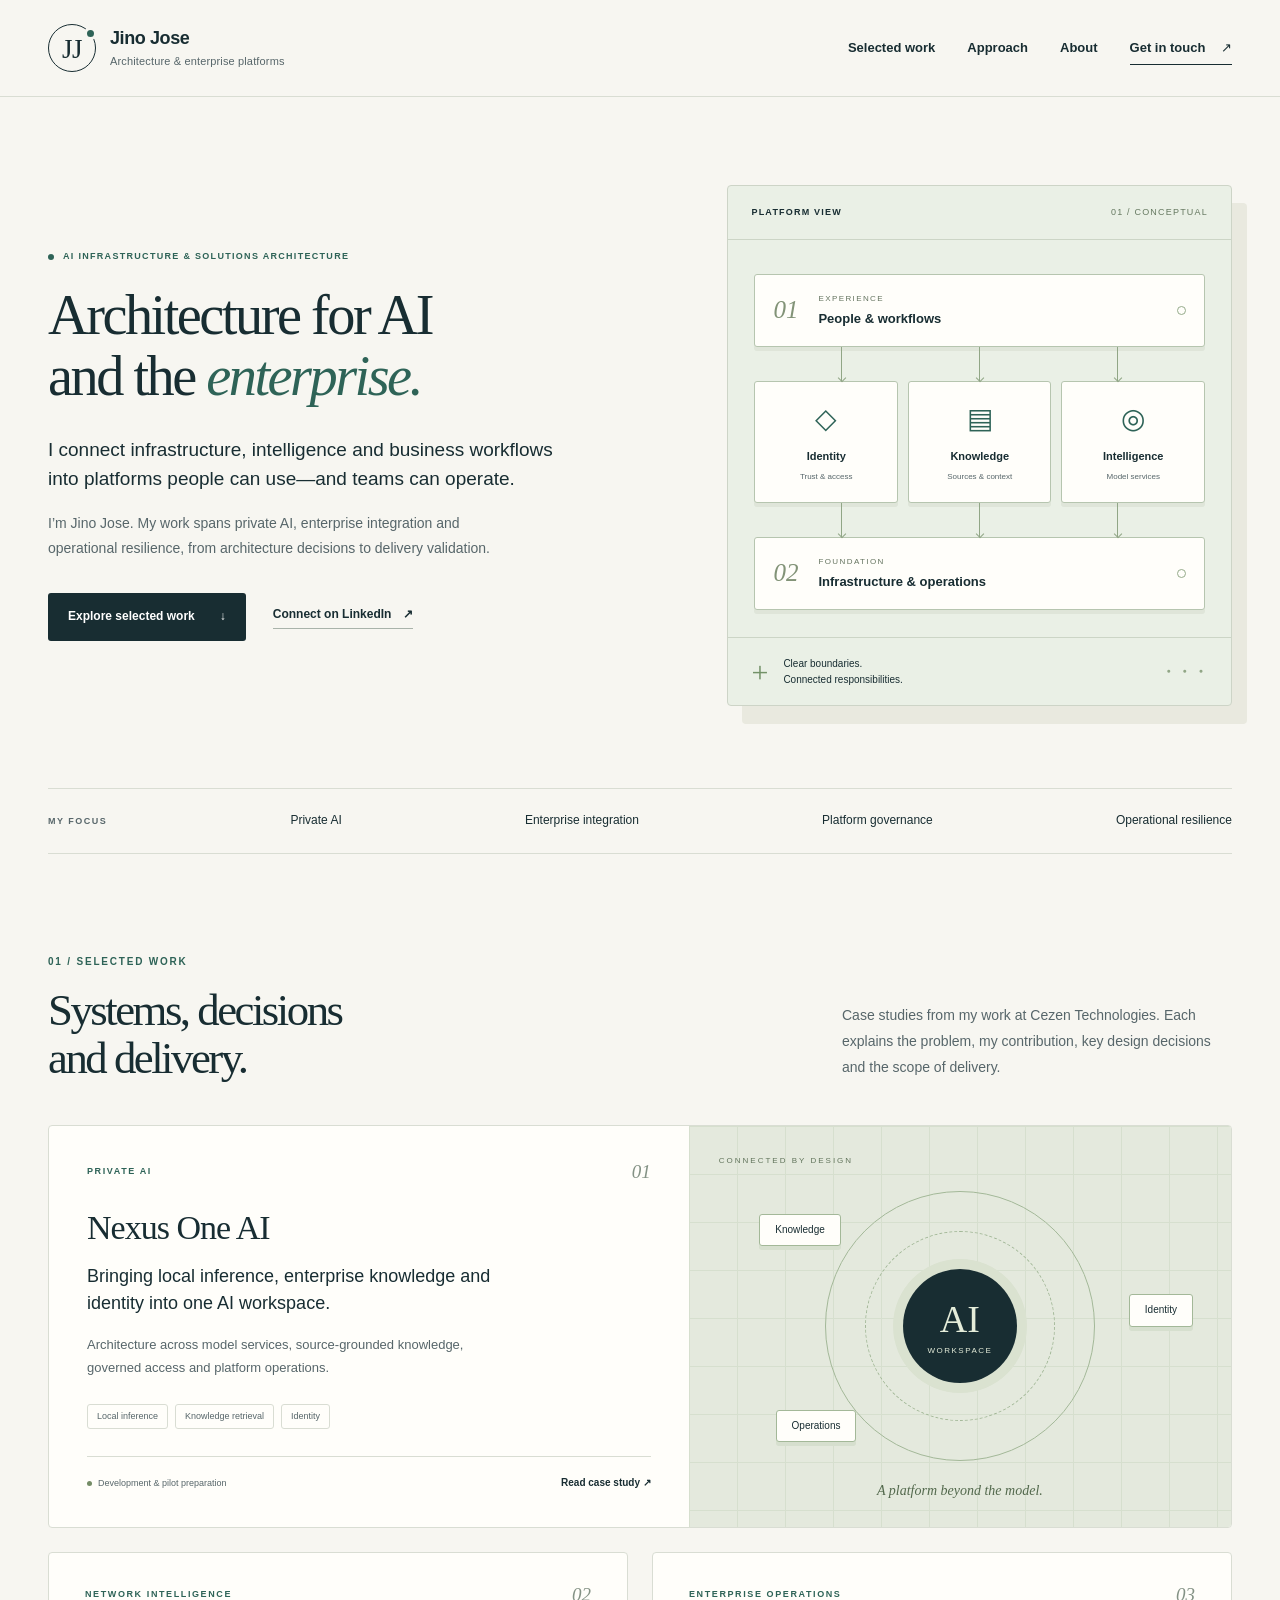
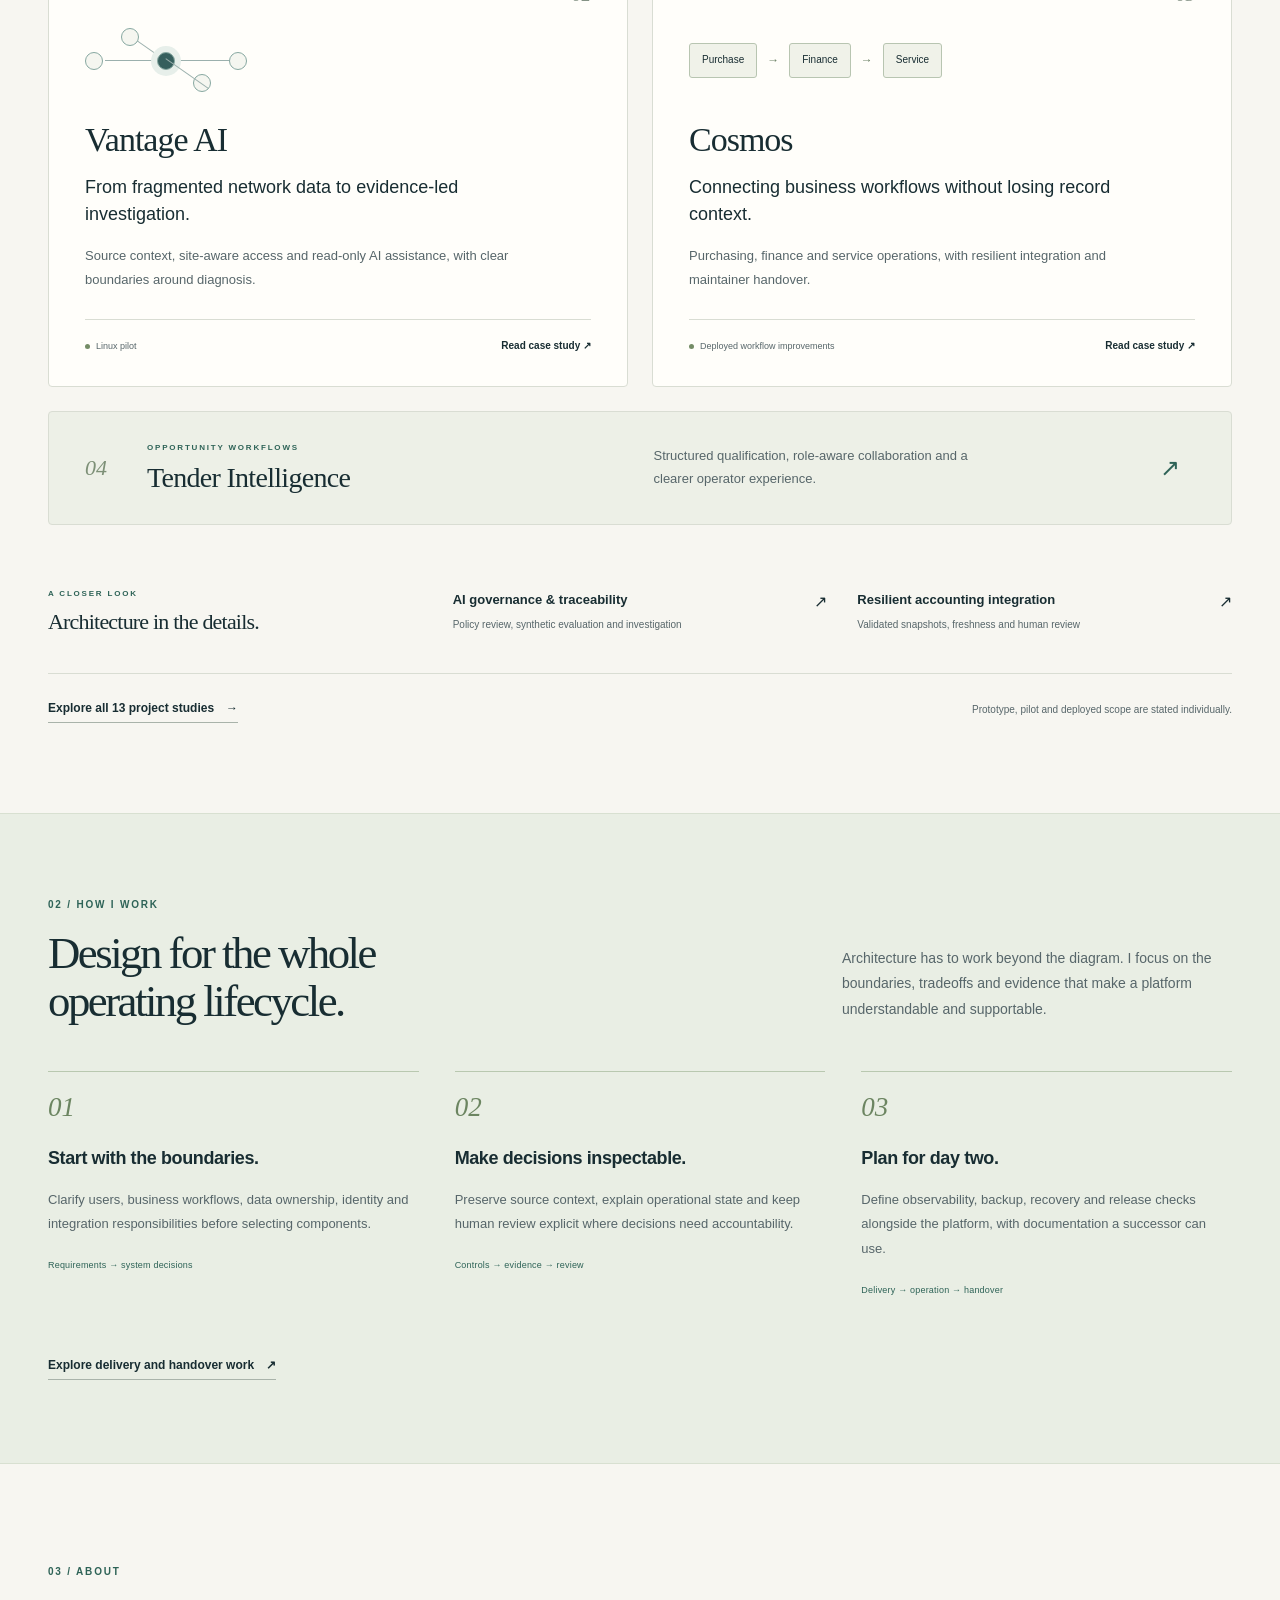
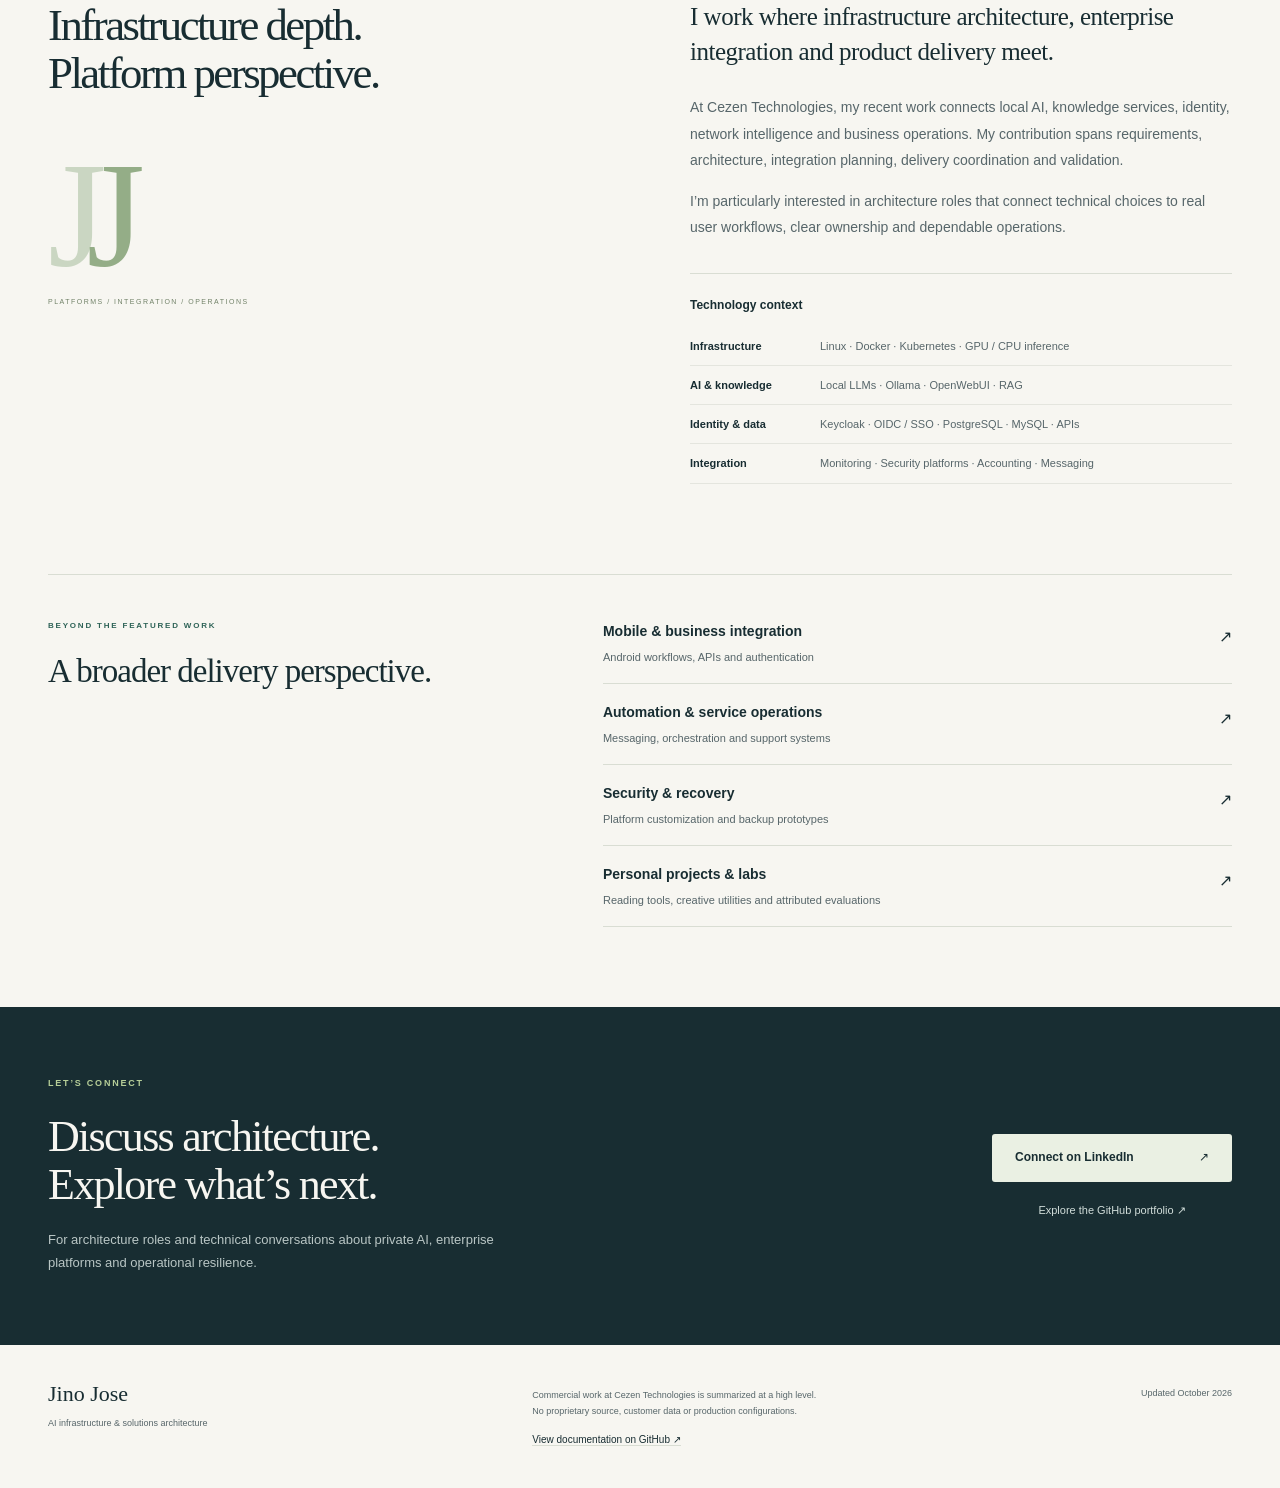
==== index.html @ 4fcd2217 "Publish architecture-focused portfolio website Add a responsive static website with 13 sanitized arc" ====
<!doctype html><html lang="en"><head><meta charset="utf-8"><meta name="viewport" content="width=device-width,initial-scale=1"><title>Jino Jose | AI Infrastructure &amp; Solutions Architecture</title><meta name="description" content="Architecture portfolio of Jino Jose: private AI, enterprise integration, network intelligence and operational resilience."><meta name="theme-color" content="#182d32"><meta property="og:type" content="website"><meta property="og:title" content="Jino Jose | AI Infrastructure &amp; Solutions Architecture"><meta property="og:description" content="Architecture portfolio of Jino Jose: private AI, enterprise integration, network intelligence and operational resilience."><meta property="og:url" content="https://jinoelnino.github.io/technology-project-portfolio/"><meta name="twitter:card" content="summary"><link rel="canonical" href="https://jinoelnino.github.io/technology-project-portfolio/"><link rel="icon" href="favicon.svg" type="image/svg+xml"><link rel="stylesheet" href="styles.css"><script src="app.js" defer></script></head><body><a class="skip" href="#main">Skip to content</a><header class="site-header"><div class="shell nav"><a class="brand" href="index.html" aria-label="Jino Jose, home"><span class="monogram" aria-hidden="true">JJ<span></span></span><span>Jino Jose<small>Architecture &amp; enterprise platforms</small></span></a><button class="menu-toggle" aria-expanded="false" aria-controls="navigation" hidden>Menu <span aria-hidden="true">+</span></button><nav id="navigation" aria-label="Main navigation"><a href="index.html#work" >Selected work</a><a href="index.html#approach">Approach</a><a href="index.html#about">About</a><a class="nav-contact" href="index.html#contact">Get in touch <span aria-hidden="true">↗</span></a></nav></div></header><main id="main"><section class="shell hero"><div class="hero-copy"><p class="eyebrow"><span></span>AI INFRASTRUCTURE &amp; SOLUTIONS ARCHITECTURE</p><h1>Architecture for AI<br>and the <em>enterprise.</em></h1><p class="hero-intro">I connect infrastructure, intelligence and business workflows into platforms people can use—and teams can operate.</p><p class="hero-detail">I’m Jino Jose. My work spans private AI, enterprise integration and operational resilience, from architecture decisions to delivery validation.</p><div class="hero-actions"><a class="button primary" href="#work">Explore selected work <span aria-hidden="true">↓</span></a><a class="text-link" href="https://www.linkedin.com/in/jinojo/">Connect on LinkedIn <span aria-hidden="true">↗</span></a></div></div><div class="architecture-board" aria-label="Conceptual architecture view: user workflows supported by identity, knowledge, model services and operations"><div class="board-top"><span>PLATFORM VIEW</span><span class="board-index">01 / CONCEPTUAL</span></div><div class="board-canvas"><div class="board-lane lane-a"><span class="lane-number">01</span><div><small>EXPERIENCE</small><strong>People &amp; workflows</strong></div><span class="lane-dot"></span></div><div class="board-connect"><i></i><i></i><i></i></div><div class="board-services"><div><span class="service-symbol">◇</span><strong>Identity</strong><small>Trust &amp; access</small></div><div><span class="service-symbol">▤</span><strong>Knowledge</strong><small>Sources &amp; context</small></div><div><span class="service-symbol">◎</span><strong>Intelligence</strong><small>Model services</small></div></div><div class="board-connect"><i></i><i></i><i></i></div><div class="board-lane lane-b"><span class="lane-number">02</span><div><small>FOUNDATION</small><strong>Infrastructure &amp; operations</strong></div><span class="lane-dot"></span></div></div><div class="board-bottom"><span class="mini-cross">+</span><span>Clear boundaries.<br>Connected responsibilities.</span><span class="board-dots">● ● ●</span></div></div></section><div class="shell focus-strip"><span class="strip-label">MY FOCUS</span><span>Private AI</span><span>Enterprise integration</span><span>Platform governance</span><span>Operational resilience</span></div>
<section class="shell section" id="work"><div class="section-heading"><div><p class="eyebrow">01 / SELECTED WORK</p><h2>Systems, decisions<br>and delivery.</h2></div><p>Case studies from my work at Cezen Technologies. Each explains the problem, my contribution, key design decisions and the scope of delivery.</p></div>
<a class="feature-project" href="case-studies.html#nexus-one-ai"><div class="feature-copy"><div class="project-meta"><span>PRIVATE AI</span><span>01</span></div><h3>Nexus One AI</h3><p class="project-deck">Bringing local inference, enterprise knowledge and identity into one AI workspace.</p><p class="project-explanation">Architecture across model services, source-grounded knowledge, governed access and platform operations.</p><div class="tags"><span>Local inference</span><span>Knowledge retrieval</span><span>Identity</span></div><div class="project-bottom"><span class="status"><i></i>Development &amp; pilot preparation</span><span class="case-link">Read case study ↗</span></div></div><div class="feature-art" aria-hidden="true"><span class="art-label">CONNECTED BY DESIGN</span><div class="orbit orbit-one"></div><div class="orbit orbit-two"></div><div class="art-core">AI<span>WORKSPACE</span></div><span class="art-node node-a">Knowledge</span><span class="art-node node-b">Identity</span><span class="art-node node-c">Operations</span><div class="art-caption">A platform beyond the model.</div></div></a>
<div class="project-grid"><a class="project-card" href="case-studies.html#vantage-ai"><div class="project-meta"><span>NETWORK INTELLIGENCE</span><span>02</span></div><div class="card-mark network-mark" aria-hidden="true"><i></i><i></i><i></i><i></i><i></i></div><h3>Vantage AI</h3><p class="project-deck">From fragmented network data to evidence-led investigation.</p><p class="project-explanation">Source context, site-aware access and read-only AI assistance, with clear boundaries around diagnosis.</p><div class="project-bottom"><span class="status"><i></i>Linux pilot</span><span class="case-link">Read case study ↗</span></div></a>
<a class="project-card cosmos-card" href="case-studies.html#cosmos-operations"><div class="project-meta"><span>ENTERPRISE OPERATIONS</span><span>03</span></div><div class="card-mark flow-mark" aria-hidden="true"><span>Purchase</span><b>→</b><span>Finance</span><b>→</b><span>Service</span></div><h3>Cosmos</h3><p class="project-deck">Connecting business workflows without losing record context.</p><p class="project-explanation">Purchasing, finance and service operations, with resilient integration and maintainer handover.</p><div class="project-bottom"><span class="status"><i></i>Deployed workflow improvements</span><span class="case-link">Read case study ↗</span></div></a></div>
<a class="project-row" href="case-studies.html#tender-intelligence"><span class="row-number">04</span><div><p class="eyebrow">OPPORTUNITY WORKFLOWS</p><h3>Tender Intelligence</h3></div><p>Structured qualification, role-aware collaboration and a clearer operator experience.</p><span class="row-arrow" aria-hidden="true">↗</span></a>
<div class="deep-dives"><div><p class="eyebrow">A CLOSER LOOK</p><h3>Architecture in the details.</h3></div><a href="case-studies.html#ai-governance"><span>AI governance &amp; traceability</span><small>Policy review, synthetic evaluation and investigation</small><b aria-hidden="true">↗</b></a><a href="case-studies.html#finance-integration"><span>Resilient accounting integration</span><small>Validated snapshots, freshness and human review</small><b aria-hidden="true">↗</b></a></div><div class="section-end"><a class="text-link" href="case-studies.html">Explore all 13 project studies <span aria-hidden="true">→</span></a><span>Prototype, pilot and deployed scope are stated individually.</span></div></section>
<section class="approach-section" id="approach"><div class="shell"><div class="section-heading"><div><p class="eyebrow">02 / HOW I WORK</p><h2>Design for the whole<br>operating lifecycle.</h2></div><p>Architecture has to work beyond the diagram. I focus on the boundaries, tradeoffs and evidence that make a platform understandable and supportable.</p></div><div class="principles"><article><span class="principle-number">01</span><h3>Start with the boundaries.</h3><p>Clarify users, business workflows, data ownership, identity and integration responsibilities before selecting components.</p><span class="principle-foot">Requirements → system decisions</span></article><article><span class="principle-number">02</span><h3>Make decisions inspectable.</h3><p>Preserve source context, explain operational state and keep human review explicit where decisions need accountability.</p><span class="principle-foot">Controls → evidence → review</span></article><article><span class="principle-number">03</span><h3>Plan for day two.</h3><p>Define observability, backup, recovery and release checks alongside the platform, with documentation a successor can use.</p><span class="principle-foot">Delivery → operation → handover</span></article></div><a class="text-link" href="case-studies.html#platform-delivery">Explore delivery and handover work <span aria-hidden="true">↗</span></a></div></section>
<section class="shell section about-section" id="about"><div><p class="eyebrow">03 / ABOUT</p><h2>Infrastructure depth.<br>Platform perspective.</h2><div class="about-monogram" aria-hidden="true">J<span>J</span><i>PLATFORMS / INTEGRATION / OPERATIONS</i></div></div><div class="about-copy"><p class="large-copy">I work where infrastructure architecture, enterprise integration and product delivery meet.</p><p>At Cezen Technologies, my recent work connects local AI, knowledge services, identity, network intelligence and business operations. My contribution spans requirements, architecture, integration planning, delivery coordination and validation.</p><p>I’m particularly interested in architecture roles that connect technical choices to real user workflows, clear ownership and dependable operations.</p><div class="expertise"><h3>Technology context</h3><dl><div><dt>Infrastructure</dt><dd>Linux · Docker · Kubernetes · GPU / CPU inference</dd></div><div><dt>AI &amp; knowledge</dt><dd>Local LLMs · Ollama · OpenWebUI · RAG</dd></div><div><dt>Identity &amp; data</dt><dd>Keycloak · OIDC / SSO · PostgreSQL · MySQL · APIs</dd></div><div><dt>Integration</dt><dd>Monitoring · Security platforms · Accounting · Messaging</dd></div></dl></div></div></section>
<section class="shell additional"><div><p class="eyebrow">BEYOND THE FEATURED WORK</p><h2>A broader delivery perspective.</h2></div><div class="additional-links"><a href="case-studies.html#unified-cezen-mobile"><span>Mobile &amp; business integration</span><small>Android workflows, APIs and authentication</small><b aria-hidden="true">↗</b></a><a href="case-studies.html#business-automation"><span>Automation &amp; service operations</span><small>Messaging, orchestration and support systems</small><b aria-hidden="true">↗</b></a><a href="case-studies.html#cezen-protect"><span>Security &amp; recovery</span><small>Platform customization and backup prototypes</small><b aria-hidden="true">↗</b></a><a href="case-studies.html#personal-projects"><span>Personal projects &amp; labs</span><small>Reading tools, creative utilities and attributed evaluations</small><b aria-hidden="true">↗</b></a></div></section>
<section class="contact-section" id="contact"><div class="shell contact-inner"><div><p class="eyebrow">LET’S CONNECT</p><h2>Discuss architecture.<br>Explore what’s next.</h2><p>For architecture roles and technical conversations about private AI, enterprise platforms and operational resilience.</p></div><div class="contact-actions"><a class="button light" href="https://www.linkedin.com/in/jinojo/">Connect on LinkedIn <span aria-hidden="true">↗</span></a><a class="contact-github" href="https://github.com/jinoelnino/technology-project-portfolio">Explore the GitHub portfolio ↗</a></div></div></section></main><footer class="shell footer"><div><a class="footer-name" href="index.html">Jino Jose</a><p>AI infrastructure &amp; solutions architecture</p></div><div class="footer-note"><p>Commercial work at Cezen Technologies is summarized at a high level.<br>No proprietary source, customer data or production configurations.</p><a href="https://github.com/jinoelnino/technology-project-portfolio">View documentation on GitHub ↗</a></div><span class="footer-date">Updated October 2026</span></footer></body></html>
---- styles.css ----
:root{--paper:#f7f6f1;--ink:#182d32;--muted:#57666a;--green:#2e6357;--line:#d9ddd3;--soft:#eaf0e6;--white:#fffefa;--serif:Georgia,'Times New Roman',serif;--sans:-apple-system,BlinkMacSystemFont,'Segoe UI',sans-serif}*{box-sizing:border-box}html{scroll-behavior:smooth;scroll-padding-top:110px}body{margin:0;background:var(--paper);color:var(--ink);font:16px/1.65 var(--sans);-webkit-font-smoothing:antialiased}a{color:inherit;text-decoration:none}button{font:inherit}button,a{-webkit-tap-highlight-color:transparent}a:focus-visible,button:focus-visible{outline:3px solid #a96824;outline-offset:5px}::selection{background:#cdddba}img,svg{max-width:100%}.shell{width:min(1200px,calc(100% - 96px));margin:auto}.skip{position:fixed;top:-80px;left:20px;z-index:100;background:var(--ink);color:white;padding:12px 24px}.skip:focus{top:12px}.site-header{background:rgba(247,246,241,.97);border-bottom:1px solid var(--line);position:sticky;top:0;z-index:20}.nav{min-height:96px;display:flex;align-items:center;justify-content:space-between;gap:24px}.brand{display:flex;gap:14px;align-items:center;font-size:18px;font-weight:650;letter-spacing:-.4px;line-height:1.4}.brand small{display:block;font-size:11px;letter-spacing:.15px;font-weight:450;color:var(--muted);margin-top:3px}.monogram{font:27px/48px var(--serif);text-align:center;width:48px;height:48px;border:1px solid var(--ink);border-radius:50%;position:relative}.monogram span{position:absolute;background:var(--green);border:3px solid var(--paper);border-radius:50%;width:13px;height:13px;right:-2px;top:2px}.nav nav{display:flex;align-items:center;gap:32px;font-size:13px;font-weight:550}.nav nav a:hover{color:var(--green)}.nav-contact{border-bottom:1px solid var(--ink);padding:6px 0}.nav-contact span{margin-left:12px}.menu-toggle{background:none;border:1px solid var(--line);border-radius:4px;padding:7px 12px;color:var(--ink)}.hero{padding:88px 0 82px;display:grid;grid-template-columns:1.2fr 1fr;gap:74px;align-items:center}.eyebrow{font-size:10px;line-height:1.5;letter-spacing:1.8px;font-weight:650;margin:0 0 22px;text-transform:uppercase;color:var(--green)}.hero .eyebrow{display:flex;align-items:center;gap:9px;font-size:9px;letter-spacing:1.3px}.eyebrow>span{background:var(--green);width:6px;height:6px;border-radius:50%;flex-shrink:0}h1,h2,h3,p{margin-top:0}h1,h2{font-family:var(--serif);font-weight:400;letter-spacing:-2.5px;line-height:1.08}h1{font-size:clamp(44px,4.4vw,64px);margin-bottom:28px}h1 em{font-weight:400;color:var(--green)}h2{font-size:clamp(35px,3.5vw,48px);margin-bottom:20px}h3{font-size:23px;letter-spacing:-.8px;line-height:1.25;font-weight:550}.hero-intro{font-size:19px;line-height:1.55;max-width:510px;margin-bottom:17px}.hero-detail{color:var(--muted);font-size:14px;line-height:1.8;max-width:480px}.hero-actions{display:flex;align-items:center;gap:27px;margin-top:32px;flex-wrap:wrap}.button{padding:13px 20px;display:inline-flex;gap:25px;align-items:center;justify-content:space-between;font-size:12px;font-weight:550;min-height:48px;border-radius:3px;transition:background .2s,transform .2s}.button:hover{transform:translateY(-2px)}.primary{background:var(--ink);color:white}.primary:hover{background:var(--green)}.text-link{font-size:12px;font-weight:600;display:inline-flex;align-items:center;gap:12px;border-bottom:1px solid #a9b3aa;padding-bottom:3px}.text-link:hover{color:var(--green);border-color:var(--green)}.architecture-board{border:1px solid #cdd4c7;background:#eaf0e6;border-radius:4px;box-shadow:15px 18px 0 #e9e9df;position:relative}.board-top{border-bottom:1px solid #ccd5c6;display:flex;justify-content:space-between;gap:12px;padding:20px 23px;font:9px/1.4 var(--sans);letter-spacing:1.2px;font-weight:650}.board-index{color:#667961;font-weight:450}.board-canvas{padding:34px 26px 27px;background-image:radial-gradient(#b5c1ac 0.6px,transparent .6px);background-size:14px 14px}.board-lane{display:flex;align-items:center;gap:20px;background:var(--white);border:1px solid #b6c5af;border-radius:3px;padding:17px 18px;box-shadow:0 4px 0 #dfe5d9}.lane-number{font:italic 25px var(--serif);color:#829377}.board-lane small{font-size:8px;letter-spacing:1.4px;display:block;color:#64735f}.board-lane strong{font-size:13px;font-weight:550;display:block;margin-top:3px}.lane-dot{border:1px solid #95ab8a;border-radius:50%;width:9px;height:9px;margin-left:auto}.board-services{display:grid;grid-template-columns:repeat(3,1fr);gap:10px}.board-services>div{background:var(--white);border:1px solid #b6c5af;text-align:center;padding:20px 4px 18px;box-shadow:0 4px 0 #dfe5d9;border-radius:3px}.service-symbol{font:28px var(--serif);color:var(--green);display:block;margin-bottom:12px}.board-services strong{font-size:11px;font-weight:600;display:block}.board-services small{font-size:8px;color:var(--muted);display:block;margin-top:5px}.board-connect{display:flex;justify-content:space-around;height:34px;margin:0 18px}.board-connect i{width:1px;background:#91a686;position:relative}.board-connect i:after{content:'';position:absolute;bottom:0;left:-2px;width:5px;height:5px;border-bottom:1px solid #91a686;border-right:1px solid #91a686;transform:rotate(45deg)}.board-bottom{border-top:1px solid #ccd5c6;padding:18px 23px;display:flex;gap:15px;align-items:center;font-size:10px;line-height:1.55}.mini-cross{font:30px/1 var(--serif);color:#739268}.board-dots{margin-left:auto;font-size:7px;letter-spacing:5px;color:#91a686}.focus-strip{border-block:1px solid var(--line);display:flex;align-items:center;justify-content:space-between;gap:20px;padding:22px 0;font-size:12px;font-weight:500}.strip-label{font-size:9px;letter-spacing:1.5px;color:var(--muted);font-weight:600}.section{padding-top:100px;padding-bottom:90px}.section-heading{display:flex;justify-content:space-between;align-items:flex-end;gap:70px;margin-bottom:42px}.section-heading .eyebrow{margin-bottom:17px}.section-heading h2{margin-bottom:0}.section-heading>p{max-width:390px;font-size:14px;color:var(--muted);line-height:1.85;margin-bottom:2px}.feature-project{display:grid;grid-template-columns:1.18fr 1fr;border:1px solid var(--line);border-radius:4px;overflow:hidden;background:var(--white);transition:border-color .2s}.feature-project:hover,.project-card:hover{border-color:#7f9b79}.feature-copy{padding:35px 38px}.project-meta{display:flex;align-items:center;justify-content:space-between;color:var(--green);font-size:9px;letter-spacing:1.6px;font-weight:650;margin-bottom:25px}.project-meta>span:last-child{font:italic 19px var(--serif);letter-spacing:0;color:#849285}.feature-copy h3,.project-card h3{font:400 34px/1.2 var(--serif);letter-spacing:-1px;margin-bottom:14px}.project-deck{font-size:18px;line-height:1.5;margin-bottom:16px;max-width:430px}.project-explanation{font-size:13px;line-height:1.8;color:var(--muted);max-width:430px}.tags{display:flex;flex-wrap:wrap;gap:7px;margin:25px 0}.tags span{font-size:9px;border:1px solid var(--line);border-radius:3px;padding:4px 9px;color:var(--muted)}.project-bottom{border-top:1px solid var(--line);padding-top:18px;margin-top:27px;display:flex;justify-content:space-between;align-items:center;gap:14px}.status{font-size:9px;line-height:1.5;color:var(--muted);display:flex;align-items:center;gap:6px}.status i{width:5px;height:5px;background:#748c66;border-radius:50%;flex-shrink:0}.case-link{font-size:10px;font-weight:650;white-space:nowrap}.feature-art{background:#e4e9dd;position:relative;overflow:hidden;min-height:360px;display:grid;place-items:center;background-image:linear-gradient(#d6dfce 1px,transparent 1px),linear-gradient(90deg,#d6dfce 1px,transparent 1px);background-size:48px 48px}.art-label{position:absolute;top:28px;left:30px;font-size:8px;letter-spacing:2px;color:#61745b}.orbit{border:1px solid #a3b898;border-radius:50%;position:absolute;width:270px;height:270px}.orbit-two{width:190px;height:190px;border-style:dashed}.art-core{width:114px;height:114px;border-radius:50%;background:var(--ink);color:#e4ecd9;display:flex;flex-direction:column;align-items:center;justify-content:center;font:38px var(--serif);z-index:1;box-shadow:0 0 0 10px #dae2d0}.art-core span{font:8px var(--sans);letter-spacing:1.5px;margin-top:5px}.art-node{position:absolute;z-index:2;background:var(--white);border:1px solid #a3b898;padding:7px 15px;font-size:10px;box-shadow:0 4px 0 #d6dfce;border-radius:3px}.node-a{top:22%;left:13%}.node-b{top:42%;right:7%}.node-c{bottom:21%;left:16%}.art-caption{position:absolute;bottom:28px;font:italic 14px var(--serif);color:#53694d}.project-grid{display:grid;grid-template-columns:1fr 1fr;gap:24px;margin-top:24px}.project-card{background:var(--white);border:1px solid var(--line);border-radius:4px;padding:31px 36px;display:flex;flex-direction:column;transition:border-color .2s}.project-card .project-bottom{margin-top:auto}.project-card .project-explanation{margin-bottom:28px}.project-card .project-meta{margin-bottom:10px}.card-mark{height:90px;position:relative;margin-bottom:14px;display:flex;align-items:center}.network-mark{width:170px;background:linear-gradient(#9bb0ad,#9bb0ad) center/130px 1px no-repeat}.network-mark i{position:absolute;background:#f5f6f0;border:1px solid #87a8a1;width:18px;height:18px;border-radius:50%;left:calc(var(--i,0)*36px);top:36px}.network-mark i:nth-child(1){--i:0}.network-mark i:nth-child(2){--i:1;top:12px}.network-mark i:nth-child(3){--i:2;background:#355f5d;box-shadow:0 0 0 6px #e7efea}.network-mark i:nth-child(4){--i:3;top:58px}.network-mark i:nth-child(5){--i:4}.network-mark:before,.network-mark:after{content:'';position:absolute;width:52px;height:1px;background:#9bb0ad;transform:rotate(35deg);left:40px;top:34px}.network-mark:after{left:76px;top:57px}.flow-mark{gap:10px}.flow-mark span{font-size:10px;padding:8px 12px;border:1px solid #b8c5b1;background:#f0f2e9;border-radius:3px}.flow-mark b{font-size:12px;color:#6b8064}.project-row{margin-top:24px;display:grid;grid-template-columns:40px 1fr 1fr 35px;align-items:center;gap:22px;padding:30px 36px;background:#edf0e7;border:1px solid var(--line);border-radius:4px}.row-number{font:italic 22px var(--serif);color:#7d9077}.project-row .eyebrow{font-size:8px;margin-bottom:8px}.project-row h3{font:28px var(--serif);letter-spacing:-.7px;margin:0}.project-row>p{font-size:13px;line-height:1.75;max-width:315px;color:var(--muted);margin:0}.row-arrow{font-size:24px;color:var(--green)}.project-row:hover{border-color:#7f9b79}.deep-dives{display:grid;grid-template-columns:1fr 1fr 1fr;gap:30px;padding:38px 0;margin-top:25px;border-bottom:1px solid var(--line);align-items:center}.deep-dives .eyebrow{font-size:8px;margin-bottom:9px}.deep-dives h3{font:22px var(--serif);margin:0}.deep-dives a{position:relative;padding-right:20px}.deep-dives a>span{display:block;font-size:13px;font-weight:550}.deep-dives a>small{display:block;color:var(--muted);font-size:10px;line-height:1.65;margin-top:6px}.deep-dives b{position:absolute;right:0;top:0;font-weight:400}.deep-dives a:hover>span{text-decoration:underline}.section-end{margin-top:25px;display:flex;justify-content:space-between;align-items:center;gap:20px}.section-end>span{font-size:10px;color:var(--muted)}.approach-section{background:#e9eee4;border-block:1px solid #d8e0d1;padding:83px 0}.principles{display:grid;grid-template-columns:repeat(3,1fr);gap:36px;margin:46px 0 30px}.principles article{border-top:1px solid #b9c8b0;padding:20px 0}.principle-number{font:italic 27px var(--serif);color:#6c8561;display:block;margin-bottom:24px}.principles h3{font-size:18px;letter-spacing:-.4px}.principles p{font-size:13px;line-height:1.9;color:var(--muted)}.principle-foot{font-size:9px;color:var(--green);letter-spacing:.2px}.about-section{display:grid;grid-template-columns:1fr 1fr;gap:100px}.about-monogram{font:150px/.9 var(--serif);letter-spacing:-20px;color:#cad6c2;position:relative;margin-top:50px;width:230px;display:flex}.about-monogram span{color:#94ad87}.about-monogram i{font:7px/1.6 var(--sans);letter-spacing:1.5px;position:absolute;bottom:-24px;left:0;color:#718268;white-space:nowrap}.about-copy{padding-top:35px}.about-copy .large-copy{font:25px/1.4 var(--serif);letter-spacing:-.5px;color:var(--ink)}.about-copy p{font-size:14px;line-height:1.9;color:var(--muted)}.expertise{margin-top:32px;border-top:1px solid var(--line);padding-top:24px}.expertise h3{font-size:12px;letter-spacing:0;margin-bottom:14px}.expertise dl{margin:0}.expertise dl>div{display:grid;grid-template-columns:115px 1fr;gap:15px;font-size:11px;padding:10px 0;border-bottom:1px solid #e4e5de}.expertise dt{font-weight:550}.expertise dd{margin:0;color:var(--muted)}.additional{border-top:1px solid var(--line);padding:45px 0 80px;display:grid;grid-template-columns:.85fr 1.15fr;gap:90px}.additional h2{font-size:33px;letter-spacing:-1px}.additional .eyebrow{font-size:8px}.additional-links>a{position:relative;display:block;padding:17px 30px 17px 0;border-bottom:1px solid var(--line)}.additional-links>a:first-child{padding-top:0}.additional-links span{font-size:14px;font-weight:550;display:block}.additional-links small{color:var(--muted);font-size:11px;display:block;margin-top:5px}.additional-links b{position:absolute;right:0;top:22px;font-weight:400}.additional-links>a:first-child b{top:4px}.additional-links a:hover span{text-decoration:underline}.contact-section{background:var(--ink);color:var(--paper);padding:70px 0}.contact-inner{display:flex;align-items:center;justify-content:space-between;gap:70px}.contact-section .eyebrow{color:#b6ce98;font-size:9px}.contact-section h2{font-size:44px;letter-spacing:-1.7px}.contact-section p:not(.eyebrow){color:#b9c6c5;font-size:13px;max-width:480px;line-height:1.8;margin:0}.contact-actions{min-width:240px;display:flex;flex-direction:column;gap:19px}.light{background:#eaf0e3;color:var(--ink);padding-inline:23px}.light:hover{background:#d2e0c3}.contact-github{font-size:11px;text-align:center;color:#d1ddda}.footer{padding-block:36px;display:flex;gap:35px;align-items:flex-start;justify-content:space-between}.footer-name{font:22px var(--serif)}.footer p{font-size:9px;line-height:1.8;color:var(--muted);margin:6px 0}.footer-note>a{font-size:10px;border-bottom:1px solid var(--line)}.footer-date{font-size:9px;color:var(--muted);white-space:nowrap;padding-top:5px}
/* Case study library */
.library{padding-top:52px;padding-bottom:80px}.library-heading>.text-link{margin-bottom:38px;font-size:11px}.library-heading .eyebrow{margin-bottom:13px}.library-heading h1{font-size:48px;margin-bottom:15px}.library-heading>p:last-child{font-size:14px;color:var(--muted)}.library-layout{display:grid;grid-template-columns:245px minmax(0,1fr);gap:62px;margin-top:46px;border-top:1px solid var(--line);padding-top:35px}.study-sidebar{position:sticky;top:120px;align-self:start}.study-sidebar .eyebrow{font-size:8px;margin-bottom:15px}.study-sidebar nav>a{display:flex;gap:13px;padding:9px 12px;font-size:12px;border-left:2px solid transparent;line-height:1.5}.study-sidebar nav>a>span{font-size:9px;color:#80917a;min-width:15px;padding-top:2px}.study-sidebar nav>a:hover{background:#edf0e6}.study-sidebar nav>a[aria-current="page"]{background:#e5eddd;color:var(--green);border-left-color:var(--green);font-weight:650}.sidebar-note{font-size:10px;color:var(--muted);line-height:1.8;padding:20px 12px;border-top:1px solid var(--line);margin-top:20px}.study{scroll-margin-top:115px;max-width:820px;padding-bottom:60px}.study[hidden]{display:none}.study-header{padding-bottom:28px;border-bottom:1px solid var(--line);margin-bottom:28px}.study-header .eyebrow{font-size:9px}.study-header h2{font-size:40px;letter-spacing:-1.5px;line-height:1.15;margin-bottom:22px}.study-status{display:inline-block;font-size:10px;background:#e8eee1;color:#385c38;border:1px solid #d4dfc8;border-radius:3px;padding:5px 10px}.study-body{color:var(--muted);font-size:14px;line-height:1.9}.study-body p{margin-bottom:19px}.study-body>p:first-child{font-size:19px;line-height:1.6;color:var(--ink);margin-bottom:30px}.study-body h3{font-size:18px;color:var(--ink);letter-spacing:-.3px;margin-top:35px;margin-bottom:16px}.study-body strong{color:var(--ink);font-weight:600}.study-body ul{padding-left:20px}.study-body li{margin-bottom:10px;padding-left:4px}.study-body a{color:var(--green);border-bottom:1px solid #a9bba1}.study-body a:hover{border-color:var(--green)}.study-flow{display:grid;grid-template-columns:repeat(4,1fr);gap:12px;background:#e9eee3;padding:22px;border:1px solid #d3deca;border-radius:4px;margin:24px 0}.study-flow>div{position:relative;border:1px solid #c0cfb5;background:var(--white);padding:12px;min-height:103px}.study-flow>div:not(:last-child):after{content:'→';position:absolute;right:-12px;top:40%;color:var(--green);z-index:1;font-size:12px}.study-flow span{display:block;font:italic 18px var(--serif);color:#829774;margin-bottom:13px}.study-flow strong{font-size:10px;line-height:1.6;display:block}.study-end{border-top:1px solid var(--line);padding-top:25px;margin-top:35px;display:flex;justify-content:space-between;gap:20px}.table-wrap{overflow-x:auto}.study-body table{width:100%;border-collapse:collapse;font-size:12px;margin:20px 0}.study-body td,.study-body th{border-bottom:1px solid var(--line);padding:12px;text-align:left;vertical-align:top}.study-body th{background:#e9eee3;color:var(--ink);font-weight:550}.study-body td:first-child{color:var(--ink);font-weight:500;width:36%}
@media(min-width:1500px){.hero{padding-top:100px;padding-bottom:96px}}@media(max-width:1100px){.shell{width:calc(100% - 64px)}.hero{gap:40px}.hero-actions{gap:17px}.hero-actions .text-link{font-size:11px}.board-canvas{padding:28px 17px}.board-lane{gap:12px;padding:15px 12px}.board-lane strong{font-size:12px}.feature-copy{padding:30px}.project-card{padding:30px}.project-bottom{flex-wrap:wrap}.about-section{gap:60px}.library-layout{gap:35px;grid-template-columns:215px minmax(0,1fr)}.study-flow{gap:8px;padding:15px}.study-flow>div{padding:9px}.study-flow>div:not(:last-child):after{right:-9px}}
@media(max-width:850px){.nav nav{gap:20px}.brand small{display:none}.hero{grid-template-columns:1fr;gap:42px;padding-top:52px;padding-bottom:58px}.hero-copy{max-width:670px}.hero h1{font-size:60px}.hero-intro{max-width:580px}.hero-detail{max-width:570px}.architecture-board{max-width:560px;width:100%;justify-self:center;box-shadow:10px 10px 0 #e9e9df}.board-canvas{padding:26px}.board-services>div{padding:16px}.board-connect{height:24px}.board-top{padding:15px 23px}.board-bottom{padding:13px 23px}.focus-strip{flex-wrap:wrap;justify-content:flex-start;gap:13px 25px}.strip-label{width:100%}.section{padding-top:70px;padding-bottom:65px}.section-heading{gap:35px}.section-heading>p{max-width:310px;font-size:12px}.feature-project{grid-template-columns:1fr 0.8fr}.feature-art{min-height:390px}.orbit-one{width:230px;height:230px}.node-a{left:7%;top:23%}.node-b{right:4%;top:43%}.node-c{left:6%;bottom:20%}.project-card{padding:25px}.project-row{grid-template-columns:25px 1fr 1fr 20px;padding:25px;gap:16px}.project-row h3{font-size:24px}.deep-dives{grid-template-columns:1fr 1fr;gap:25px}.deep-dives>div{grid-column:1/-1}.section-end{align-items:flex-start;flex-direction:column;gap:10px}.principles{gap:24px}.principles h3{font-size:16px}.principles p{font-size:12px}.about-section{gap:45px}.about-section h2{font-size:36px}.about-copy{padding-top:25px}.about-copy p{font-size:13px}.expertise dl>div{grid-template-columns:1fr;gap:2px}.additional{gap:35px}.contact-inner{gap:35px}.contact-section h2{font-size:38px}.contact-actions{min-width:200px}.footer{flex-wrap:wrap;gap:25px}.footer-date{width:100%}.library-layout{grid-template-columns:180px minmax(0,1fr);gap:30px}.study-sidebar nav>a{font-size:11px;padding:9px 5px;gap:7px}.study-header h2{font-size:33px}.study-flow{grid-template-columns:1fr 1fr;gap:12px}.study-flow>div{min-height:95px}.study-flow>div:not(:last-child):after{display:none}.study-flow span{margin-bottom:7px}}
@media(max-width:620px){html{scroll-padding-top:90px}.shell{width:calc(100% - 40px)}.nav{min-height:78px;gap:14px}.brand{font-size:17px;gap:11px}.monogram{width:40px;height:40px;line-height:40px;font-size:23px}.menu-toggle:not([hidden]){display:flex;gap:20px;align-items:center;font-size:12px}.js .nav nav{display:none;position:absolute;top:77px;left:0;right:0;background:var(--paper);border-bottom:1px solid var(--line);padding:20px;align-items:stretch;gap:0;box-shadow:0 10px 15px #182d320d}.js .nav nav.is-open{display:flex;flex-direction:column}.nav nav a{padding:13px 0;font-size:14px}.nav-contact{border-bottom:0}.nav nav{flex-wrap:wrap;gap:12px;justify-content:flex-end}.hero{padding:43px 0 45px;gap:37px}.hero .eyebrow{font-size:8px;letter-spacing:1px;margin-bottom:23px}.hero h1{font-size:43px;letter-spacing:-1.9px;line-height:1.13;margin-bottom:22px}.hero-intro{font-size:17px;line-height:1.6}.hero-detail{font-size:13px;line-height:1.8}.hero-actions{gap:22px;margin-top:26px}.hero-actions .text-link{font-size:11px}.button{font-size:11px;min-height:46px;padding:12px 16px;gap:18px}.architecture-board{box-shadow:7px 8px 0 #e9e9df}.board-top{padding:15px;font-size:8px}.board-index{font-size:7px}.board-canvas{padding:24px 15px}.board-lane{padding:14px 12px}.board-lane strong{font-size:11px}.board-lane small{font-size:7px}.board-services{gap:8px}.board-services>div{padding:16px 3px}.board-services strong{font-size:10px}.board-services small{font-size:7px}.service-symbol{font-size:24px;margin-bottom:10px}.board-bottom{padding:13px 15px;font-size:9px}.focus-strip{font-size:10px;gap:12px 20px;padding-block:20px}.section{padding:57px 0}.section-heading{display:block;margin-bottom:28px}.section-heading h2{font-size:37px;letter-spacing:-1.6px;margin-bottom:18px}.section-heading>p{max-width:none;font-size:13px}.eyebrow{font-size:9px;letter-spacing:1.5px}.feature-project{grid-template-columns:1fr}.feature-copy{padding:25px}.feature-art{min-height:285px;order:-1}.feature-art .orbit-one{width:220px;height:220px}.feature-art .orbit-two{width:160px;height:160px}.art-core{width:100px;height:100px;font-size:32px}.art-label{top:18px;left:20px;font-size:7px}.art-node{font-size:9px;padding:5px 11px}.node-a{top:21%;left:13%}.node-b{right:7%;top:42%}.node-c{bottom:19%;left:13%}.art-caption{bottom:16px;font-size:12px}.feature-copy h3,.project-card h3{font-size:31px}.project-deck{font-size:17px}.project-explanation{font-size:12px}.project-meta{font-size:8px;margin-bottom:20px}.project-bottom{margin-top:22px;gap:14px;padding-top:17px;align-items:flex-start}.case-link{font-size:10px}.project-grid{grid-template-columns:1fr;gap:18px;margin-top:18px}.project-card{padding:25px}.project-card .project-bottom{margin-top:0}.card-mark{height:70px;margin-bottom:20px}.project-row{grid-template-columns:24px 1fr 20px;padding:23px;margin-top:18px;gap:12px}.project-row>p{grid-column:2;grid-row:2;font-size:12px;margin-top:6px}.project-row>.row-arrow{grid-column:3;grid-row:1}.project-row h3{font-size:25px}.deep-dives{grid-template-columns:1fr;margin-top:15px;padding-top:29px;gap:25px}.deep-dives a>span{font-size:14px}.deep-dives a>small{font-size:11px}.section-end>.text-link{font-size:12px}.section-end>span{font-size:9px}.approach-section{padding:55px 0}.principles{grid-template-columns:1fr;gap:12px;margin-top:30px;margin-bottom:20px}.principles article{padding:20px 0 10px}.principle-number{font-size:26px;margin-bottom:16px}.principles h3{font-size:19px}.principles p{font-size:13px}.principle-foot{font-size:10px}.about-section{grid-template-columns:1fr;gap:10px}.about-monogram{display:none}.about-section h2{font-size:37px}.about-copy{padding-top:0}.about-copy .large-copy{font-size:25px}.about-copy p{font-size:13px}.expertise dl>div{grid-template-columns:105px 1fr;font-size:10px;gap:10px;padding-block:12px}.additional{grid-template-columns:1fr;gap:20px;padding-bottom:55px;padding-top:35px}.additional h2{font-size:31px;letter-spacing:-1px;max-width:270px;margin:0}.additional-links span{font-size:13px}.additional-links small{font-size:10px;max-width:270px}.contact-section{padding:48px 0}.contact-inner{flex-direction:column;align-items:stretch;gap:28px}.contact-section h2{font-size:36px;letter-spacing:-1.5px}.contact-section p:not(.eyebrow){font-size:12px}.contact-actions{max-width:300px;gap:15px}.footer{padding-block:30px;display:block}.footer-note{margin-top:23px}.footer-date{display:block;margin-top:23px}.footer p{font-size:10px}.library{padding-top:30px}.library-heading>.text-link{margin-bottom:28px}.library-heading h1{font-size:38px;letter-spacing:-1.6px}.library-heading>p:last-child{font-size:13px}.library-layout{display:block;margin-top:25px;padding-top:22px}.study-sidebar{position:static;margin-bottom:35px}.study-sidebar nav{display:flex;flex-wrap:wrap;gap:7px}.study-sidebar nav>.eyebrow{width:100%;margin-bottom:4px}.study-sidebar nav>a{border:1px solid var(--line);border-radius:3px;font-size:10px;padding:7px 9px;gap:6px}.study-sidebar nav>a[aria-current="page"]{border:1px solid #8baa7c}.study-sidebar nav>a>span{display:none}.sidebar-note{display:none}.study-header h2{font-size:33px;letter-spacing:-1.1px}.study-header .eyebrow{font-size:8px}.study-status{font-size:9px}.study-body{font-size:13px;line-height:1.85}.study-body>p:first-child{font-size:17px}.study-body h3{font-size:18px;margin-top:29px}.study-body li{margin-bottom:10px}.study-body td,.study-body th{padding:10px 7px;font-size:11px}.study-end{gap:15px}.study-end a{font-size:10px}.study{padding-bottom:20px;scroll-margin-top:95px}}
@media(prefers-reduced-motion:reduce){html{scroll-behavior:auto}*{transition:none!important}.button:hover{transform:none}}@media print{body{background:white;color:#111;font-size:11pt}.site-header,.hero-actions,.contact-section,.footer,.study-sidebar,.library-heading>.text-link,.study-end{display:none}.shell{width:100%}.hero,.section,.approach-section,.additional{padding:20px 0}.hero{grid-template-columns:1fr}.architecture-board{display:none}.feature-project,.project-grid,.about-section{break-inside:avoid}.library-layout{display:block;border:0}.study{break-after:page}.study[hidden]{display:none}a{color:inherit}.feature-art,.about-monogram{display:none}.feature-project{grid-template-columns:1fr}.project-card,.feature-copy{padding:18px}.contact-actions{display:none}}
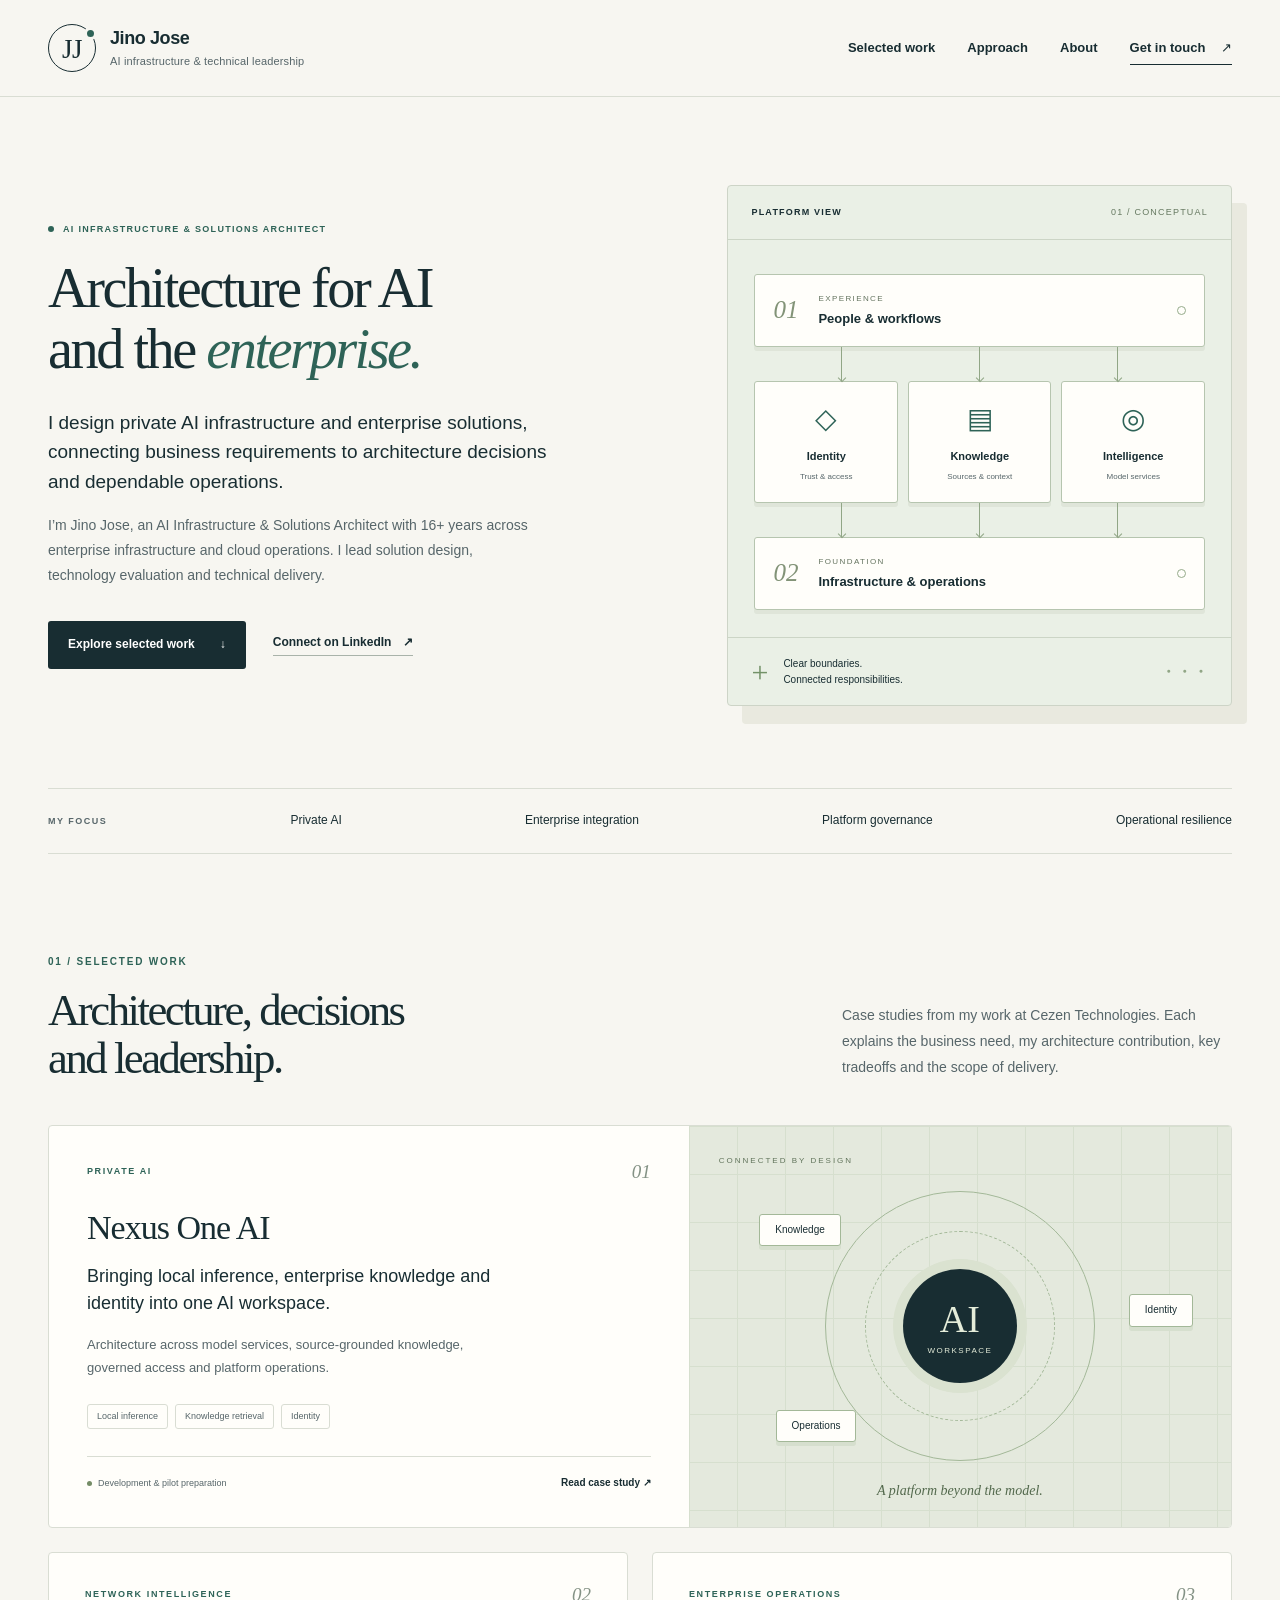
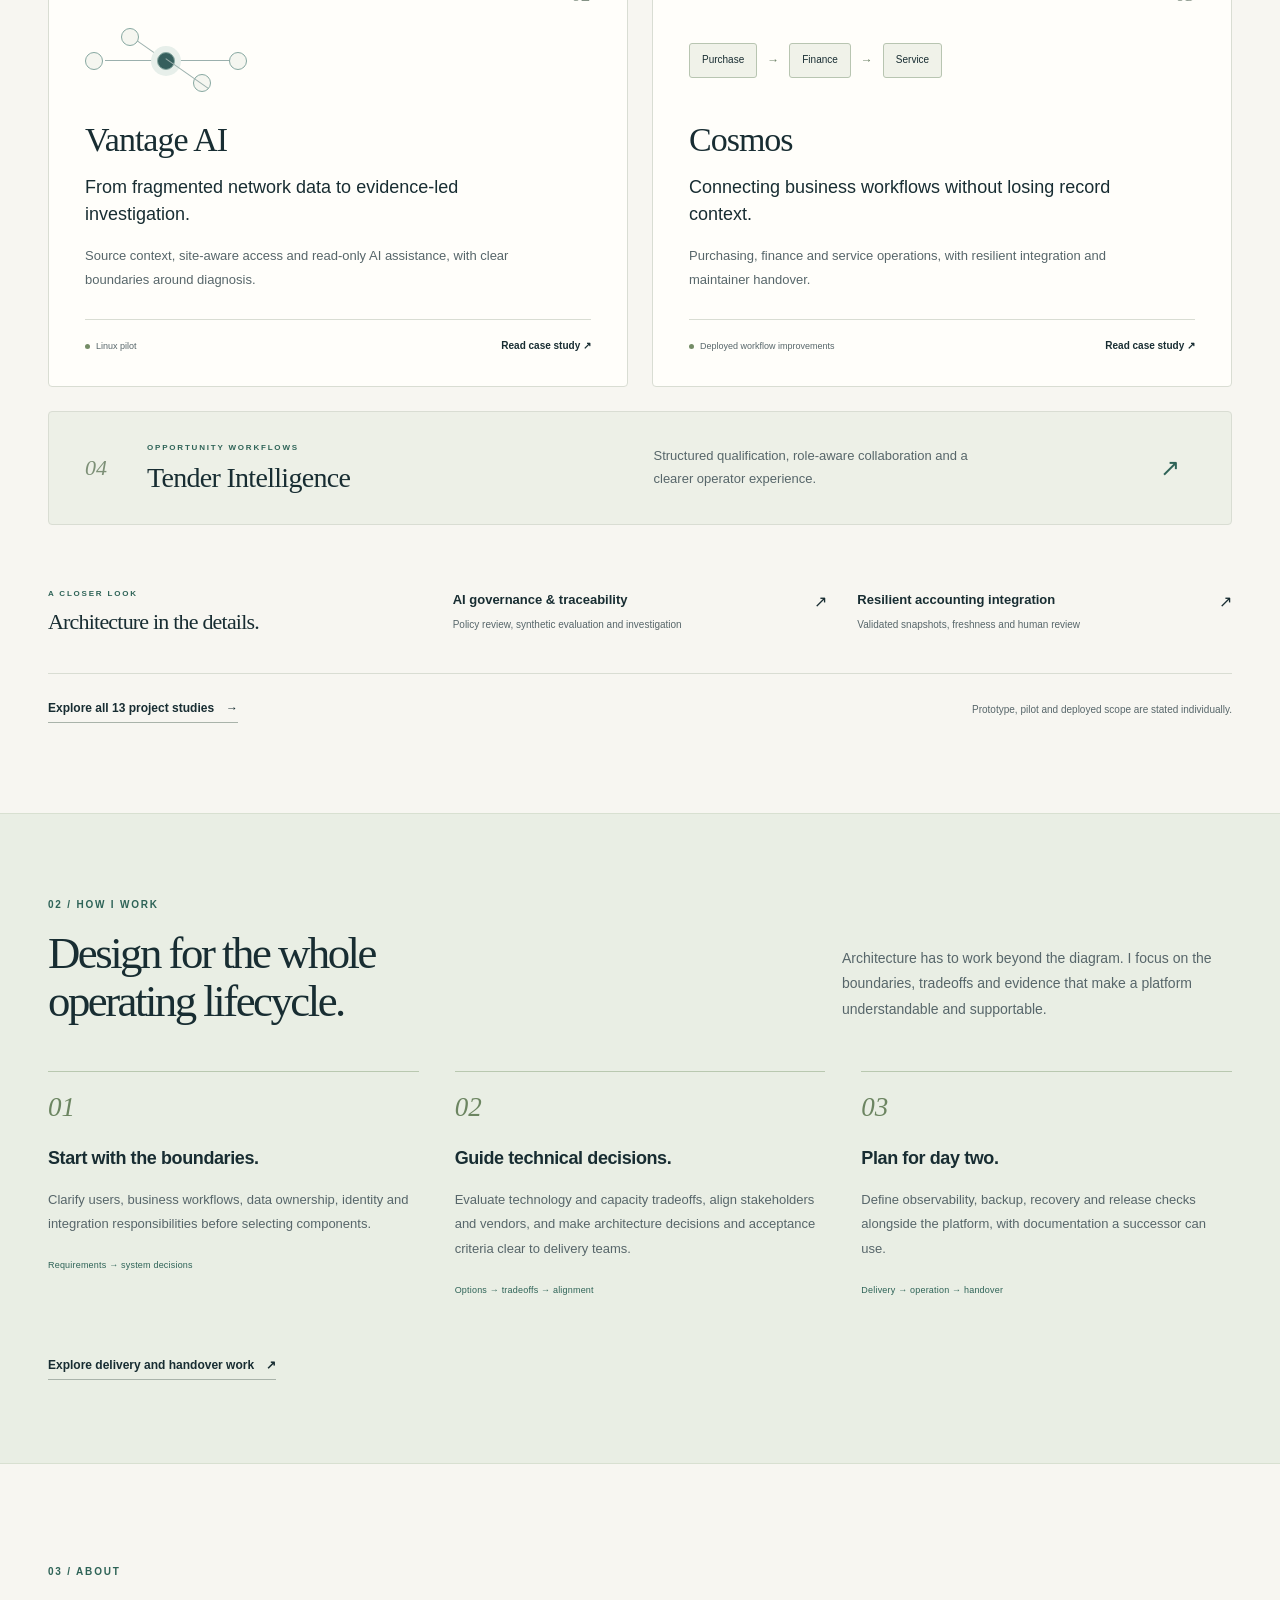
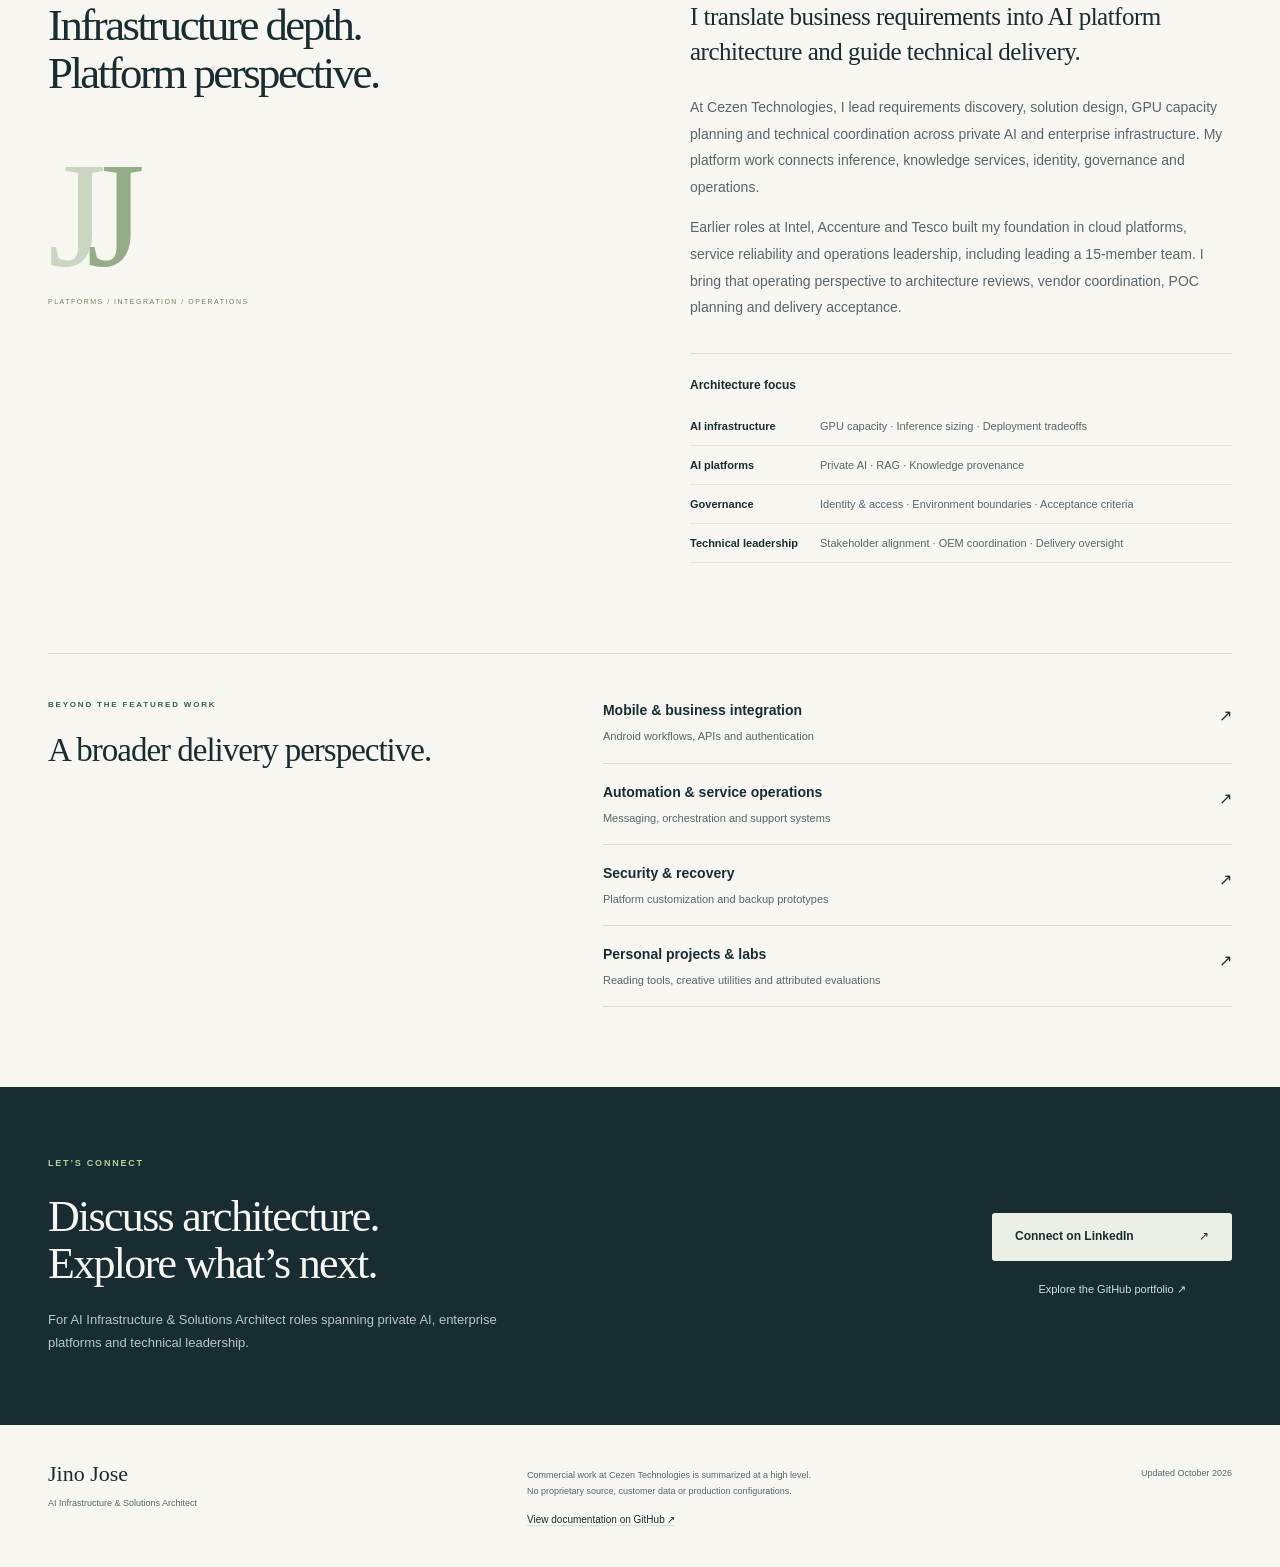
==== commit 5b90d577: "Position portfolio around AI architecture and technical leadership" ====
--- a/index.html
+++ b/index.html
@@ -1,11 +1,11 @@
-<!doctype html><html lang="en"><head><meta charset="utf-8"><meta name="viewport" content="width=device-width,initial-scale=1"><title>Jino Jose | AI Infrastructure &amp; Solutions Architecture</title><meta name="description" content="Architecture portfolio of Jino Jose: private AI, enterprise integration, network intelligence and operational resilience."><meta name="theme-color" content="#182d32"><meta property="og:type" content="website"><meta property="og:title" content="Jino Jose | AI Infrastructure &amp; Solutions Architecture"><meta property="og:description" content="Architecture portfolio of Jino Jose: private AI, enterprise integration, network intelligence and operational resilience."><meta property="og:url" content="https://jinoelnino.github.io/technology-project-portfolio/"><meta name="twitter:card" content="summary"><link rel="canonical" href="https://jinoelnino.github.io/technology-project-portfolio/"><link rel="icon" href="favicon.svg" type="image/svg+xml"><link rel="stylesheet" href="styles.css"><script src="app.js" defer></script></head><body><a class="skip" href="#main">Skip to content</a><header class="site-header"><div class="shell nav"><a class="brand" href="index.html" aria-label="Jino Jose, home"><span class="monogram" aria-hidden="true">JJ<span></span></span><span>Jino Jose<small>Architecture &amp; enterprise platforms</small></span></a><button class="menu-toggle" aria-expanded="false" aria-controls="navigation" hidden>Menu <span aria-hidden="true">+</span></button><nav id="navigation" aria-label="Main navigation"><a href="index.html#work" >Selected work</a><a href="index.html#approach">Approach</a><a href="index.html#about">About</a><a class="nav-contact" href="index.html#contact">Get in touch <span aria-hidden="true">↗</span></a></nav></div></header><main id="main"><section class="shell hero"><div class="hero-copy"><p class="eyebrow"><span></span>AI INFRASTRUCTURE &amp; SOLUTIONS ARCHITECTURE</p><h1>Architecture for AI<br>and the <em>enterprise.</em></h1><p class="hero-intro">I connect infrastructure, intelligence and business workflows into platforms people can use—and teams can operate.</p><p class="hero-detail">I’m Jino Jose. My work spans private AI, enterprise integration and operational resilience, from architecture decisions to delivery validation.</p><div class="hero-actions"><a class="button primary" href="#work">Explore selected work <span aria-hidden="true">↓</span></a><a class="text-link" href="https://www.linkedin.com/in/jinojo/">Connect on LinkedIn <span aria-hidden="true">↗</span></a></div></div><div class="architecture-board" aria-label="Conceptual architecture view: user workflows supported by identity, knowledge, model services and operations"><div class="board-top"><span>PLATFORM VIEW</span><span class="board-index">01 / CONCEPTUAL</span></div><div class="board-canvas"><div class="board-lane lane-a"><span class="lane-number">01</span><div><small>EXPERIENCE</small><strong>People &amp; workflows</strong></div><span class="lane-dot"></span></div><div class="board-connect"><i></i><i></i><i></i></div><div class="board-services"><div><span class="service-symbol">◇</span><strong>Identity</strong><small>Trust &amp; access</small></div><div><span class="service-symbol">▤</span><strong>Knowledge</strong><small>Sources &amp; context</small></div><div><span class="service-symbol">◎</span><strong>Intelligence</strong><small>Model services</small></div></div><div class="board-connect"><i></i><i></i><i></i></div><div class="board-lane lane-b"><span class="lane-number">02</span><div><small>FOUNDATION</small><strong>Infrastructure &amp; operations</strong></div><span class="lane-dot"></span></div></div><div class="board-bottom"><span class="mini-cross">+</span><span>Clear boundaries.<br>Connected responsibilities.</span><span class="board-dots">● ● ●</span></div></div></section><div class="shell focus-strip"><span class="strip-label">MY FOCUS</span><span>Private AI</span><span>Enterprise integration</span><span>Platform governance</span><span>Operational resilience</span></div>
-<section class="shell section" id="work"><div class="section-heading"><div><p class="eyebrow">01 / SELECTED WORK</p><h2>Systems, decisions<br>and delivery.</h2></div><p>Case studies from my work at Cezen Technologies. Each explains the problem, my contribution, key design decisions and the scope of delivery.</p></div>
+<!doctype html><html lang="en"><head><meta charset="utf-8"><meta name="viewport" content="width=device-width,initial-scale=1"><title>Jino Jose | AI Infrastructure &amp; Solutions Architect</title><meta name="description" content="Architecture portfolio of Jino Jose: private AI, enterprise integration, network intelligence and operational resilience."><meta name="theme-color" content="#182d32"><meta property="og:type" content="website"><meta property="og:title" content="Jino Jose | AI Infrastructure &amp; Solutions Architect"><meta property="og:description" content="Architecture portfolio of Jino Jose: private AI, enterprise integration, network intelligence and operational resilience."><meta property="og:url" content="https://jinoelnino.github.io/technology-project-portfolio/"><meta name="twitter:card" content="summary"><link rel="canonical" href="https://jinoelnino.github.io/technology-project-portfolio/"><link rel="icon" href="favicon.svg" type="image/svg+xml"><link rel="stylesheet" href="styles.css"><script src="app.js" defer></script></head><body><a class="skip" href="#main">Skip to content</a><header class="site-header"><div class="shell nav"><a class="brand" href="index.html" aria-label="Jino Jose, home"><span class="monogram" aria-hidden="true">JJ<span></span></span><span>Jino Jose<small>AI infrastructure &amp; technical leadership</small></span></a><button class="menu-toggle" aria-expanded="false" aria-controls="navigation" hidden>Menu <span aria-hidden="true">+</span></button><nav id="navigation" aria-label="Main navigation"><a href="index.html#work" >Selected work</a><a href="index.html#approach">Approach</a><a href="index.html#about">About</a><a class="nav-contact" href="index.html#contact">Get in touch <span aria-hidden="true">↗</span></a></nav></div></header><main id="main"><section class="shell hero"><div class="hero-copy"><p class="eyebrow"><span></span>AI INFRASTRUCTURE &amp; SOLUTIONS ARCHITECT</p><h1>Architecture for AI<br>and the <em>enterprise.</em></h1><p class="hero-intro">I design private AI infrastructure and enterprise solutions, connecting business requirements to architecture decisions and dependable operations.</p><p class="hero-detail">I’m Jino Jose, an AI Infrastructure &amp; Solutions Architect with 16+ years across enterprise infrastructure and cloud operations. I lead solution design, technology evaluation and technical delivery.</p><div class="hero-actions"><a class="button primary" href="#work">Explore selected work <span aria-hidden="true">↓</span></a><a class="text-link" href="https://www.linkedin.com/in/jinojo/">Connect on LinkedIn <span aria-hidden="true">↗</span></a></div></div><div class="architecture-board" aria-label="Conceptual architecture view: user workflows supported by identity, knowledge, model services and operations"><div class="board-top"><span>PLATFORM VIEW</span><span class="board-index">01 / CONCEPTUAL</span></div><div class="board-canvas"><div class="board-lane lane-a"><span class="lane-number">01</span><div><small>EXPERIENCE</small><strong>People &amp; workflows</strong></div><span class="lane-dot"></span></div><div class="board-connect"><i></i><i></i><i></i></div><div class="board-services"><div><span class="service-symbol">◇</span><strong>Identity</strong><small>Trust &amp; access</small></div><div><span class="service-symbol">▤</span><strong>Knowledge</strong><small>Sources &amp; context</small></div><div><span class="service-symbol">◎</span><strong>Intelligence</strong><small>Model services</small></div></div><div class="board-connect"><i></i><i></i><i></i></div><div class="board-lane lane-b"><span class="lane-number">02</span><div><small>FOUNDATION</small><strong>Infrastructure &amp; operations</strong></div><span class="lane-dot"></span></div></div><div class="board-bottom"><span class="mini-cross">+</span><span>Clear boundaries.<br>Connected responsibilities.</span><span class="board-dots">● ● ●</span></div></div></section><div class="shell focus-strip"><span class="strip-label">MY FOCUS</span><span>Private AI</span><span>Enterprise integration</span><span>Platform governance</span><span>Operational resilience</span></div>
+<section class="shell section" id="work"><div class="section-heading"><div><p class="eyebrow">01 / SELECTED WORK</p><h2>Architecture, decisions<br>and leadership.</h2></div><p>Case studies from my work at Cezen Technologies. Each explains the business need, my architecture contribution, key tradeoffs and the scope of delivery.</p></div>
 <a class="feature-project" href="case-studies.html#nexus-one-ai"><div class="feature-copy"><div class="project-meta"><span>PRIVATE AI</span><span>01</span></div><h3>Nexus One AI</h3><p class="project-deck">Bringing local inference, enterprise knowledge and identity into one AI workspace.</p><p class="project-explanation">Architecture across model services, source-grounded knowledge, governed access and platform operations.</p><div class="tags"><span>Local inference</span><span>Knowledge retrieval</span><span>Identity</span></div><div class="project-bottom"><span class="status"><i></i>Development &amp; pilot preparation</span><span class="case-link">Read case study ↗</span></div></div><div class="feature-art" aria-hidden="true"><span class="art-label">CONNECTED BY DESIGN</span><div class="orbit orbit-one"></div><div class="orbit orbit-two"></div><div class="art-core">AI<span>WORKSPACE</span></div><span class="art-node node-a">Knowledge</span><span class="art-node node-b">Identity</span><span class="art-node node-c">Operations</span><div class="art-caption">A platform beyond the model.</div></div></a>
 <div class="project-grid"><a class="project-card" href="case-studies.html#vantage-ai"><div class="project-meta"><span>NETWORK INTELLIGENCE</span><span>02</span></div><div class="card-mark network-mark" aria-hidden="true"><i></i><i></i><i></i><i></i><i></i></div><h3>Vantage AI</h3><p class="project-deck">From fragmented network data to evidence-led investigation.</p><p class="project-explanation">Source context, site-aware access and read-only AI assistance, with clear boundaries around diagnosis.</p><div class="project-bottom"><span class="status"><i></i>Linux pilot</span><span class="case-link">Read case study ↗</span></div></a>
 <a class="project-card cosmos-card" href="case-studies.html#cosmos-operations"><div class="project-meta"><span>ENTERPRISE OPERATIONS</span><span>03</span></div><div class="card-mark flow-mark" aria-hidden="true"><span>Purchase</span><b>→</b><span>Finance</span><b>→</b><span>Service</span></div><h3>Cosmos</h3><p class="project-deck">Connecting business workflows without losing record context.</p><p class="project-explanation">Purchasing, finance and service operations, with resilient integration and maintainer handover.</p><div class="project-bottom"><span class="status"><i></i>Deployed workflow improvements</span><span class="case-link">Read case study ↗</span></div></a></div>
 <a class="project-row" href="case-studies.html#tender-intelligence"><span class="row-number">04</span><div><p class="eyebrow">OPPORTUNITY WORKFLOWS</p><h3>Tender Intelligence</h3></div><p>Structured qualification, role-aware collaboration and a clearer operator experience.</p><span class="row-arrow" aria-hidden="true">↗</span></a>
 <div class="deep-dives"><div><p class="eyebrow">A CLOSER LOOK</p><h3>Architecture in the details.</h3></div><a href="case-studies.html#ai-governance"><span>AI governance &amp; traceability</span><small>Policy review, synthetic evaluation and investigation</small><b aria-hidden="true">↗</b></a><a href="case-studies.html#finance-integration"><span>Resilient accounting integration</span><small>Validated snapshots, freshness and human review</small><b aria-hidden="true">↗</b></a></div><div class="section-end"><a class="text-link" href="case-studies.html">Explore all 13 project studies <span aria-hidden="true">→</span></a><span>Prototype, pilot and deployed scope are stated individually.</span></div></section>
-<section class="approach-section" id="approach"><div class="shell"><div class="section-heading"><div><p class="eyebrow">02 / HOW I WORK</p><h2>Design for the whole<br>operating lifecycle.</h2></div><p>Architecture has to work beyond the diagram. I focus on the boundaries, tradeoffs and evidence that make a platform understandable and supportable.</p></div><div class="principles"><article><span class="principle-number">01</span><h3>Start with the boundaries.</h3><p>Clarify users, business workflows, data ownership, identity and integration responsibilities before selecting components.</p><span class="principle-foot">Requirements → system decisions</span></article><article><span class="principle-number">02</span><h3>Make decisions inspectable.</h3><p>Preserve source context, explain operational state and keep human review explicit where decisions need accountability.</p><span class="principle-foot">Controls → evidence → review</span></article><article><span class="principle-number">03</span><h3>Plan for day two.</h3><p>Define observability, backup, recovery and release checks alongside the platform, with documentation a successor can use.</p><span class="principle-foot">Delivery → operation → handover</span></article></div><a class="text-link" href="case-studies.html#platform-delivery">Explore delivery and handover work <span aria-hidden="true">↗</span></a></div></section>
-<section class="shell section about-section" id="about"><div><p class="eyebrow">03 / ABOUT</p><h2>Infrastructure depth.<br>Platform perspective.</h2><div class="about-monogram" aria-hidden="true">J<span>J</span><i>PLATFORMS / INTEGRATION / OPERATIONS</i></div></div><div class="about-copy"><p class="large-copy">I work where infrastructure architecture, enterprise integration and product delivery meet.</p><p>At Cezen Technologies, my recent work connects local AI, knowledge services, identity, network intelligence and business operations. My contribution spans requirements, architecture, integration planning, delivery coordination and validation.</p><p>I’m particularly interested in architecture roles that connect technical choices to real user workflows, clear ownership and dependable operations.</p><div class="expertise"><h3>Technology context</h3><dl><div><dt>Infrastructure</dt><dd>Linux · Docker · Kubernetes · GPU / CPU inference</dd></div><div><dt>AI &amp; knowledge</dt><dd>Local LLMs · Ollama · OpenWebUI · RAG</dd></div><div><dt>Identity &amp; data</dt><dd>Keycloak · OIDC / SSO · PostgreSQL · MySQL · APIs</dd></div><div><dt>Integration</dt><dd>Monitoring · Security platforms · Accounting · Messaging</dd></div></dl></div></div></section>
+<section class="approach-section" id="approach"><div class="shell"><div class="section-heading"><div><p class="eyebrow">02 / HOW I WORK</p><h2>Design for the whole<br>operating lifecycle.</h2></div><p>Architecture has to work beyond the diagram. I focus on the boundaries, tradeoffs and evidence that make a platform understandable and supportable.</p></div><div class="principles"><article><span class="principle-number">01</span><h3>Start with the boundaries.</h3><p>Clarify users, business workflows, data ownership, identity and integration responsibilities before selecting components.</p><span class="principle-foot">Requirements → system decisions</span></article><article><span class="principle-number">02</span><h3>Guide technical decisions.</h3><p>Evaluate technology and capacity tradeoffs, align stakeholders and vendors, and make architecture decisions and acceptance criteria clear to delivery teams.</p><span class="principle-foot">Options → tradeoffs → alignment</span></article><article><span class="principle-number">03</span><h3>Plan for day two.</h3><p>Define observability, backup, recovery and release checks alongside the platform, with documentation a successor can use.</p><span class="principle-foot">Delivery → operation → handover</span></article></div><a class="text-link" href="case-studies.html#platform-delivery">Explore delivery and handover work <span aria-hidden="true">↗</span></a></div></section>
+<section class="shell section about-section" id="about"><div><p class="eyebrow">03 / ABOUT</p><h2>Infrastructure depth.<br>Platform perspective.</h2><div class="about-monogram" aria-hidden="true">J<span>J</span><i>PLATFORMS / INTEGRATION / OPERATIONS</i></div></div><div class="about-copy"><p class="large-copy">I translate business requirements into AI platform architecture and guide technical delivery.</p><p>At Cezen Technologies, I lead requirements discovery, solution design, GPU capacity planning and technical coordination across private AI and enterprise infrastructure. My platform work connects inference, knowledge services, identity, governance and operations.</p><p>Earlier roles at Intel, Accenture and Tesco built my foundation in cloud platforms, service reliability and operations leadership, including leading a 15-member team. I bring that operating perspective to architecture reviews, vendor coordination, POC planning and delivery acceptance.</p><div class="expertise"><h3>Architecture focus</h3><dl><div><dt>AI infrastructure</dt><dd>GPU capacity · Inference sizing · Deployment tradeoffs</dd></div><div><dt>AI platforms</dt><dd>Private AI · RAG · Knowledge provenance</dd></div><div><dt>Governance</dt><dd>Identity &amp; access · Environment boundaries · Acceptance criteria</dd></div><div><dt>Technical leadership</dt><dd>Stakeholder alignment · OEM coordination · Delivery oversight</dd></div></dl></div></div></section>
 <section class="shell additional"><div><p class="eyebrow">BEYOND THE FEATURED WORK</p><h2>A broader delivery perspective.</h2></div><div class="additional-links"><a href="case-studies.html#unified-cezen-mobile"><span>Mobile &amp; business integration</span><small>Android workflows, APIs and authentication</small><b aria-hidden="true">↗</b></a><a href="case-studies.html#business-automation"><span>Automation &amp; service operations</span><small>Messaging, orchestration and support systems</small><b aria-hidden="true">↗</b></a><a href="case-studies.html#cezen-protect"><span>Security &amp; recovery</span><small>Platform customization and backup prototypes</small><b aria-hidden="true">↗</b></a><a href="case-studies.html#personal-projects"><span>Personal projects &amp; labs</span><small>Reading tools, creative utilities and attributed evaluations</small><b aria-hidden="true">↗</b></a></div></section>
-<section class="contact-section" id="contact"><div class="shell contact-inner"><div><p class="eyebrow">LET’S CONNECT</p><h2>Discuss architecture.<br>Explore what’s next.</h2><p>For architecture roles and technical conversations about private AI, enterprise platforms and operational resilience.</p></div><div class="contact-actions"><a class="button light" href="https://www.linkedin.com/in/jinojo/">Connect on LinkedIn <span aria-hidden="true">↗</span></a><a class="contact-github" href="https://github.com/jinoelnino/technology-project-portfolio">Explore the GitHub portfolio ↗</a></div></div></section></main><footer class="shell footer"><div><a class="footer-name" href="index.html">Jino Jose</a><p>AI infrastructure &amp; solutions architecture</p></div><div class="footer-note"><p>Commercial work at Cezen Technologies is summarized at a high level.<br>No proprietary source, customer data or production configurations.</p><a href="https://github.com/jinoelnino/technology-project-portfolio">View documentation on GitHub ↗</a></div><span class="footer-date">Updated October 2026</span></footer></body></html>+<section class="contact-section" id="contact"><div class="shell contact-inner"><div><p class="eyebrow">LET’S CONNECT</p><h2>Discuss architecture.<br>Explore what’s next.</h2><p>For AI Infrastructure &amp; Solutions Architect roles spanning private AI, enterprise platforms and technical leadership.</p></div><div class="contact-actions"><a class="button light" href="https://www.linkedin.com/in/jinojo/">Connect on LinkedIn <span aria-hidden="true">↗</span></a><a class="contact-github" href="https://github.com/jinoelnino/technology-project-portfolio">Explore the GitHub portfolio ↗</a></div></div></section></main><footer class="shell footer"><div><a class="footer-name" href="index.html">Jino Jose</a><p>AI Infrastructure &amp; Solutions Architect</p></div><div class="footer-note"><p>Commercial work at Cezen Technologies is summarized at a high level.<br>No proprietary source, customer data or production configurations.</p><a href="https://github.com/jinoelnino/technology-project-portfolio">View documentation on GitHub ↗</a></div><span class="footer-date">Updated October 2026</span></footer></body></html>
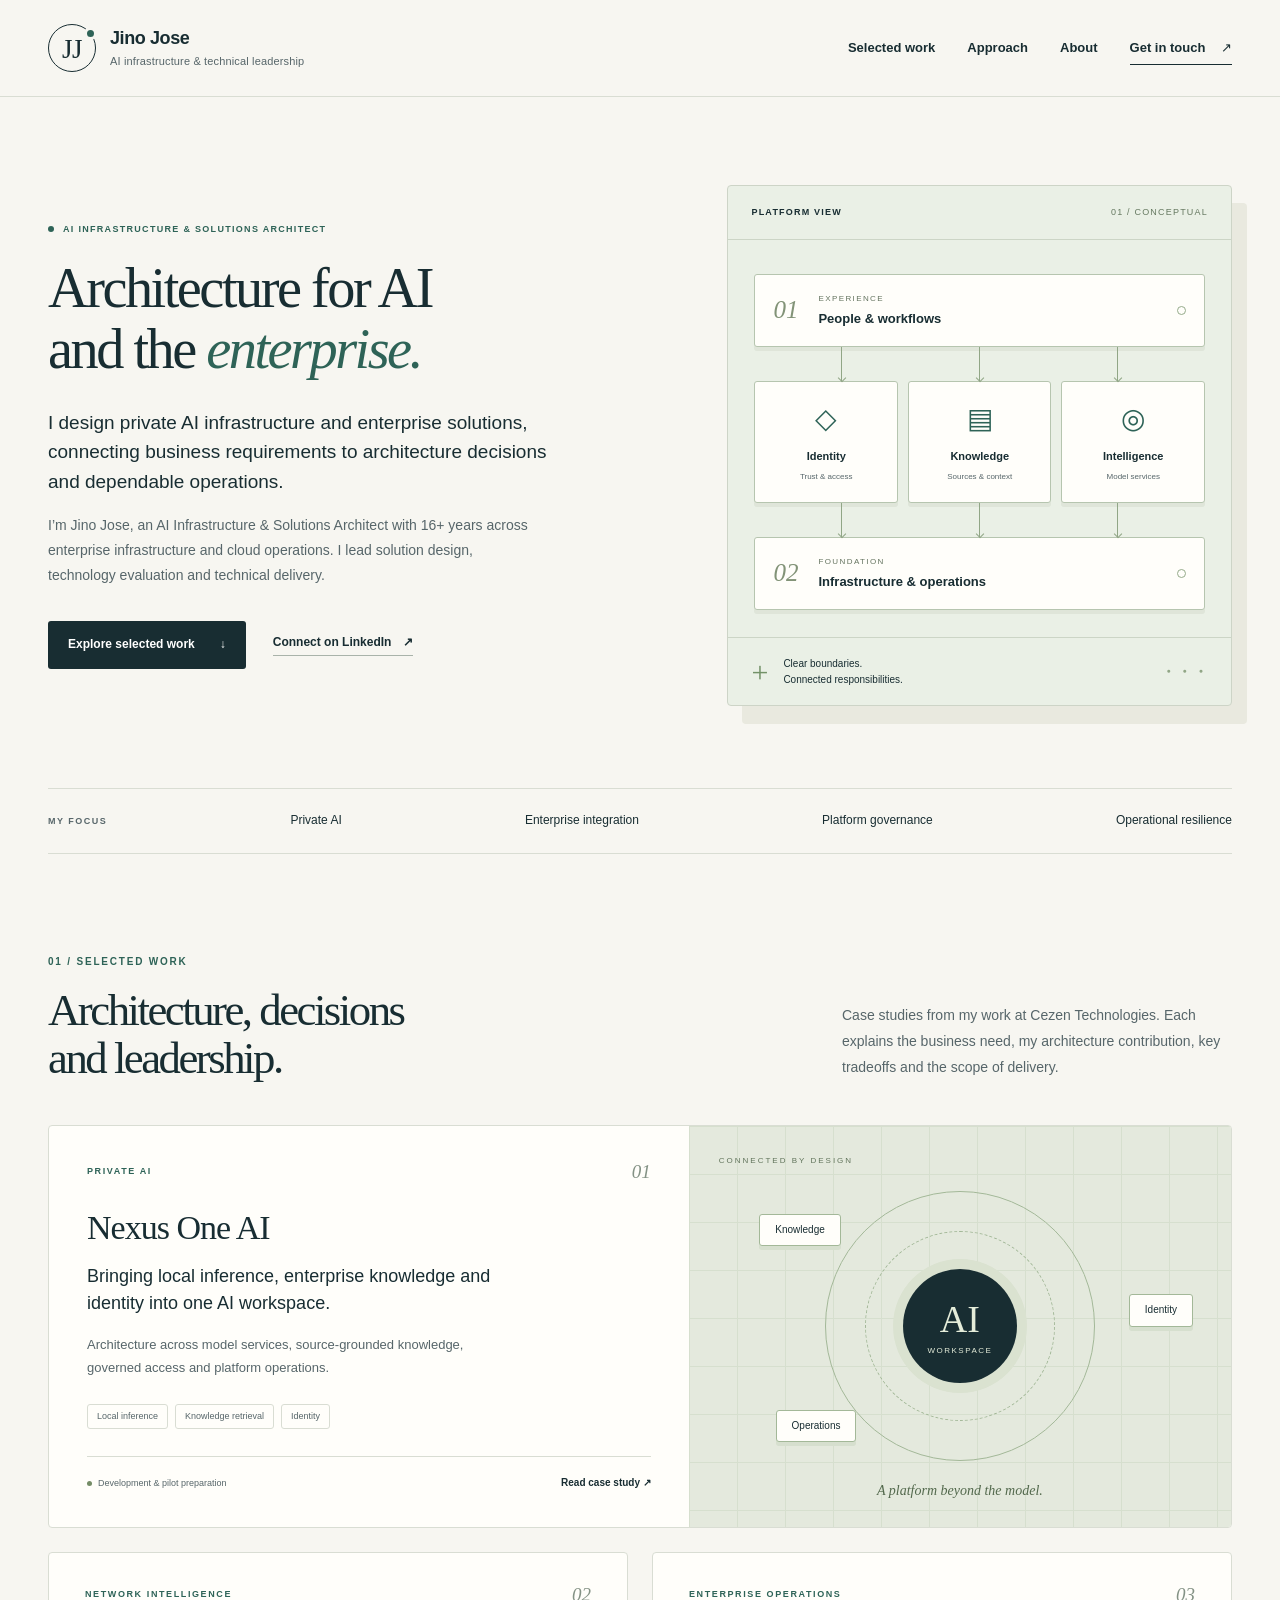
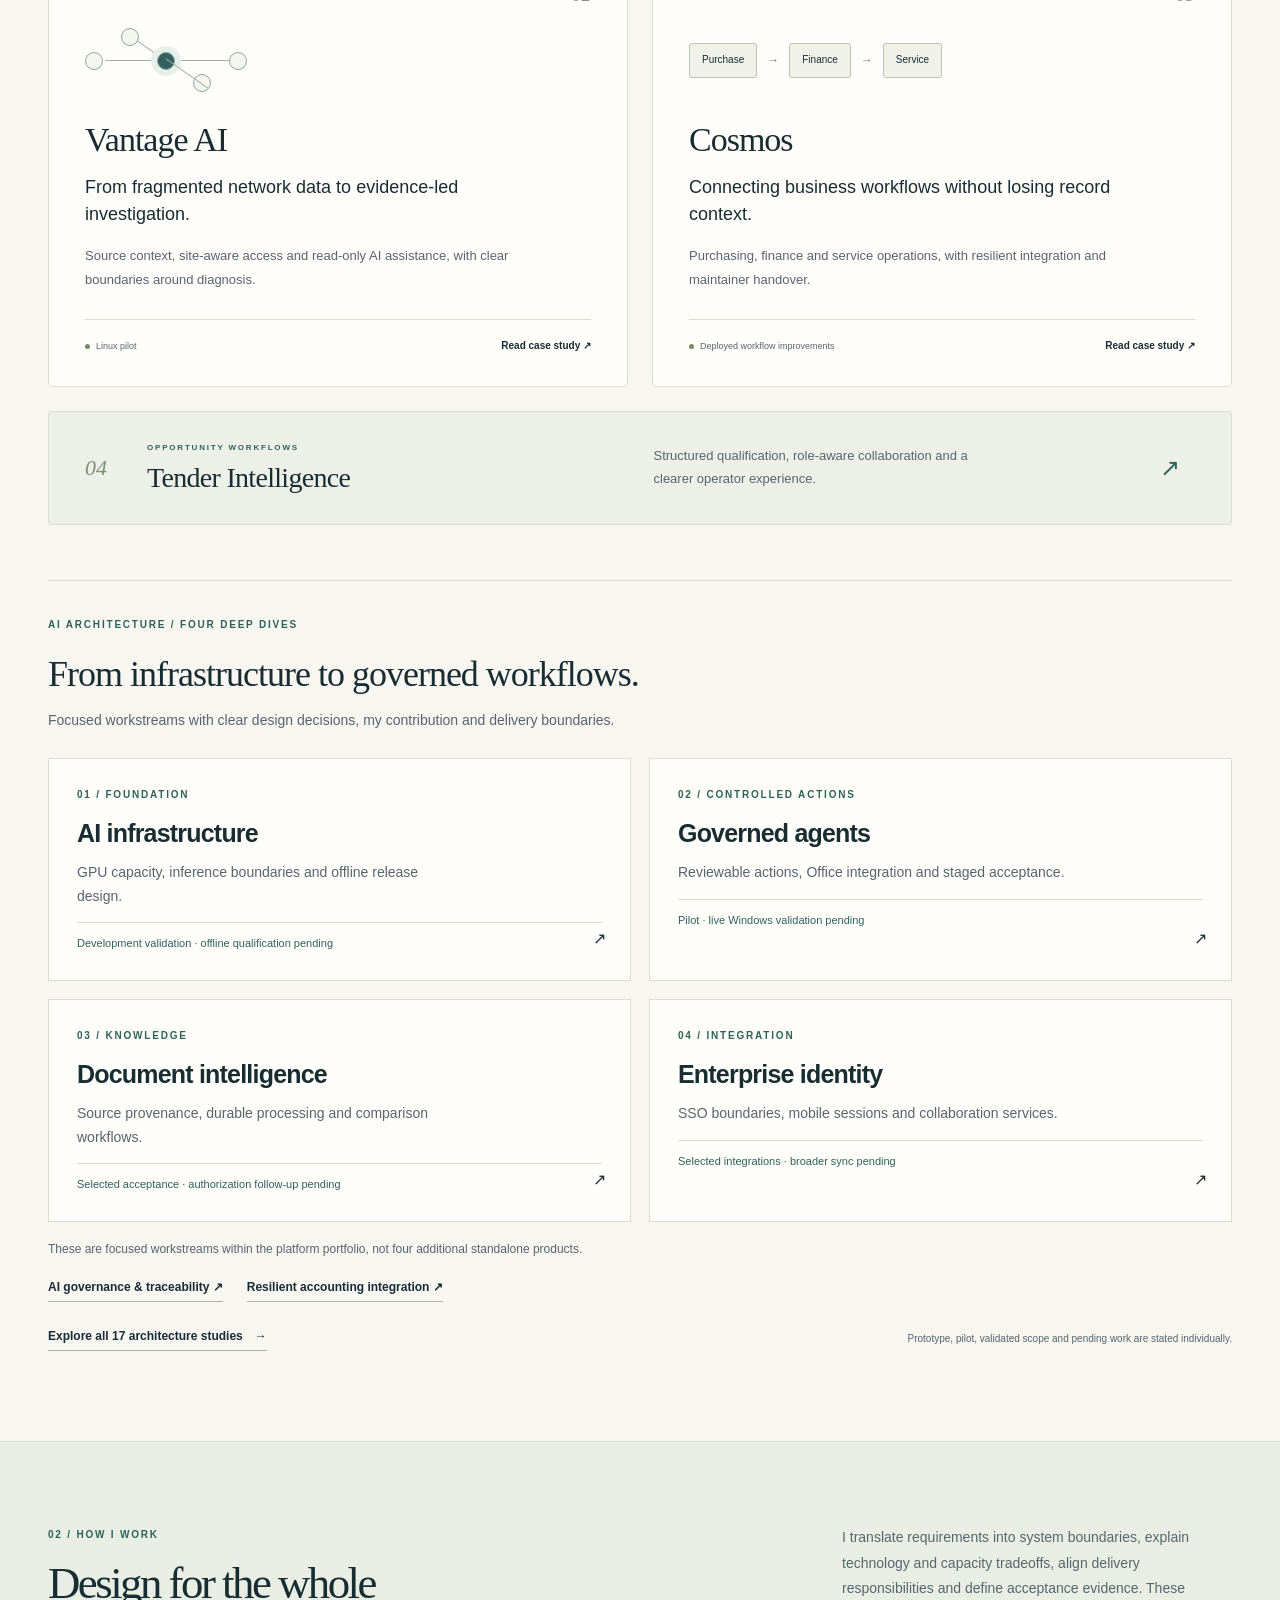
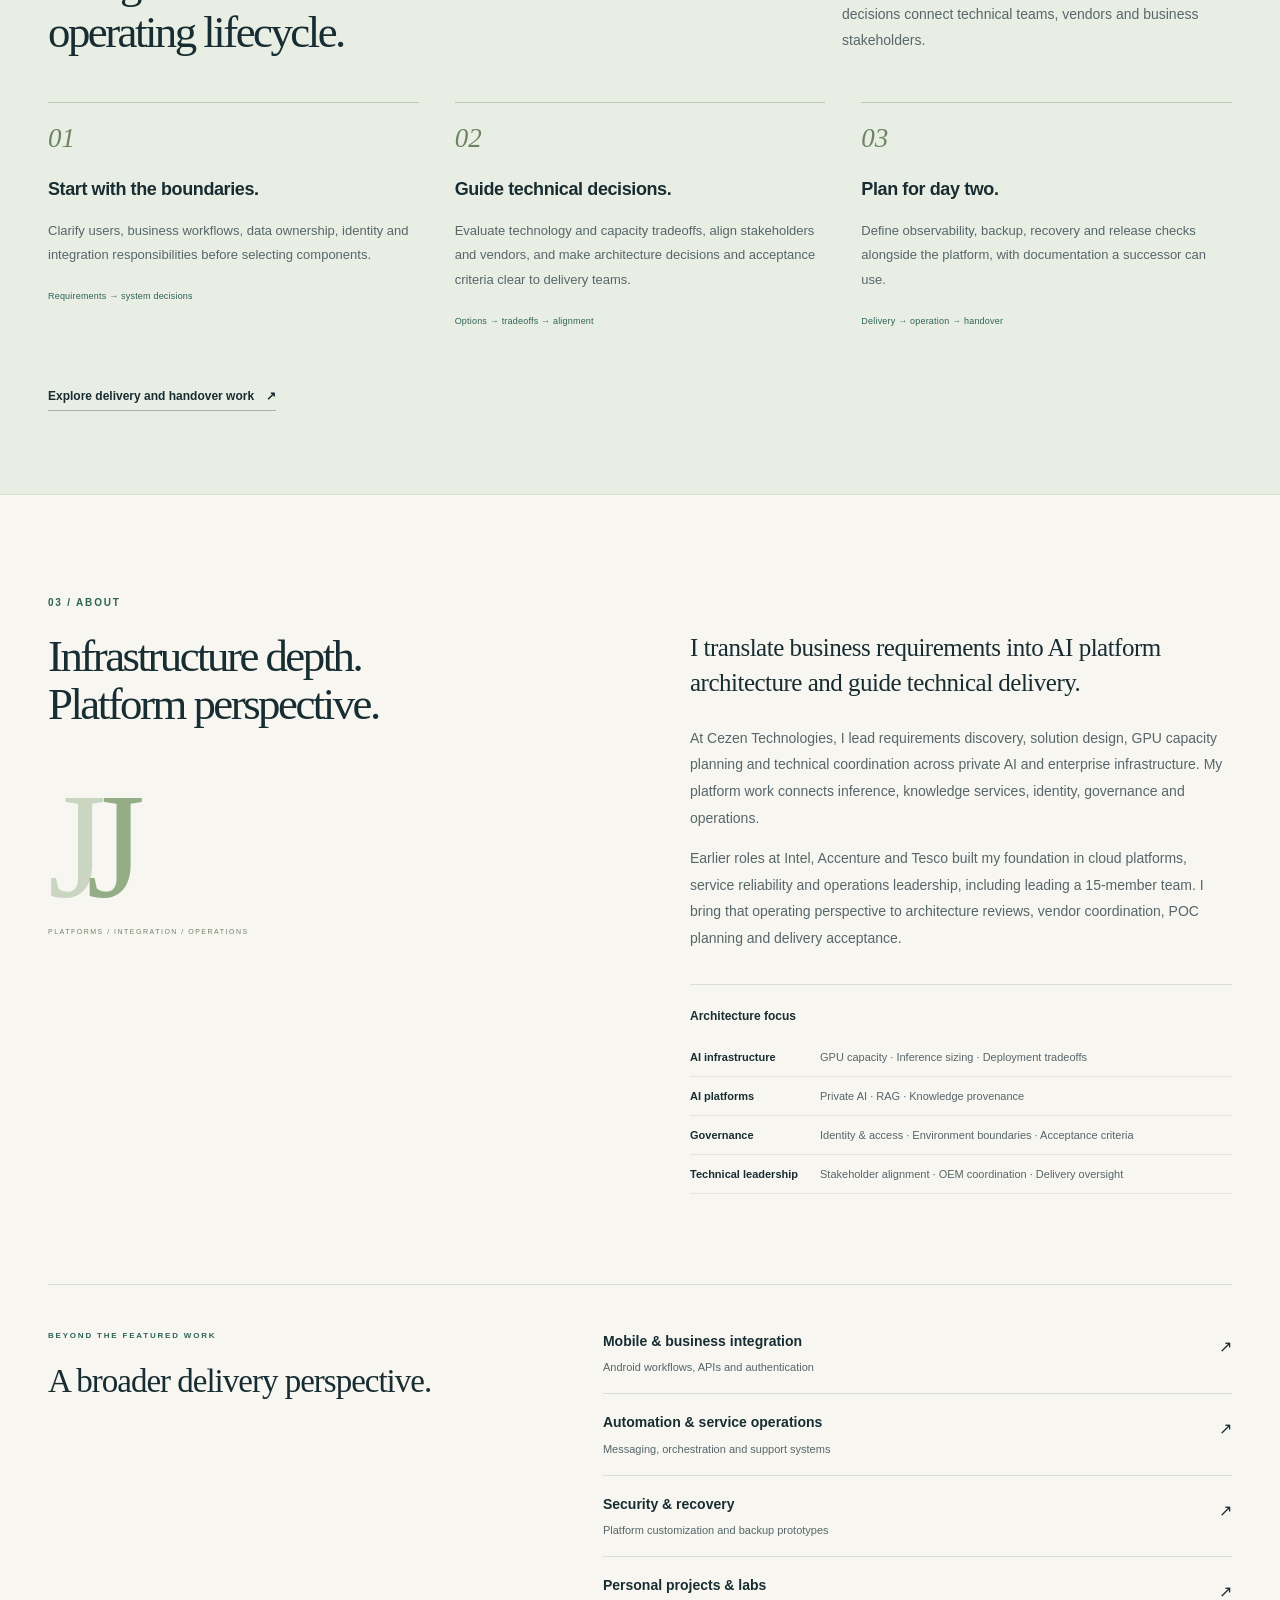
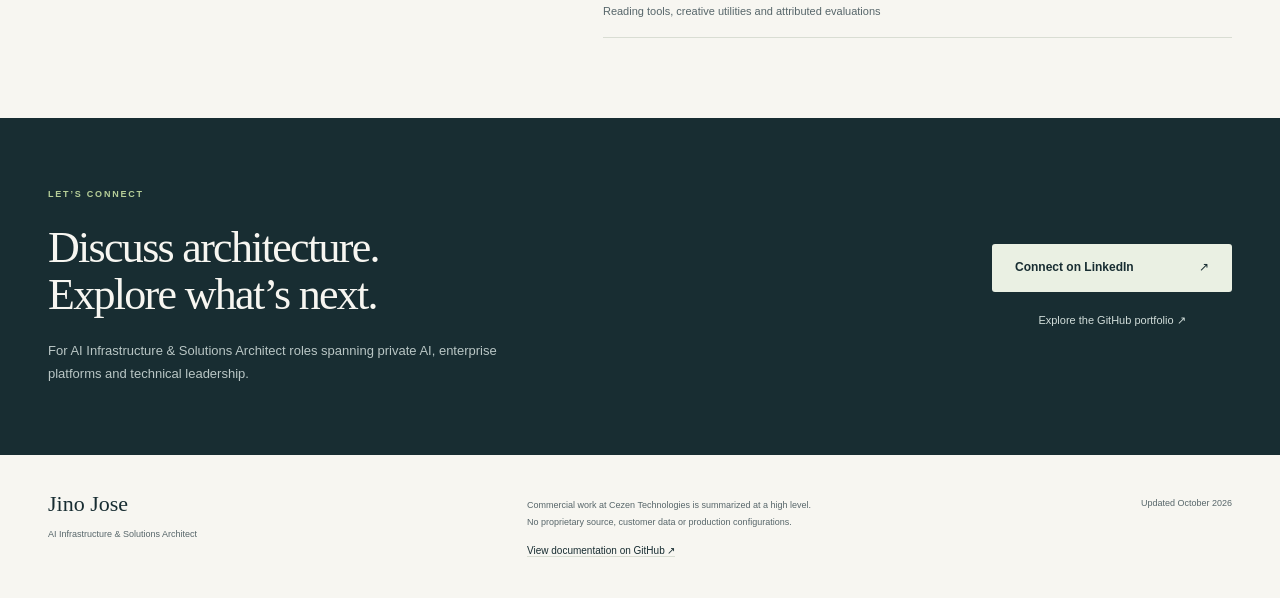
==== commit e2f544fe: "Expand AI architecture and leadership case studies" ====
--- a/index.html
+++ b/index.html
@@ -4,8 +4,8 @@
 <div class="project-grid"><a class="project-card" href="case-studies.html#vantage-ai"><div class="project-meta"><span>NETWORK INTELLIGENCE</span><span>02</span></div><div class="card-mark network-mark" aria-hidden="true"><i></i><i></i><i></i><i></i><i></i></div><h3>Vantage AI</h3><p class="project-deck">From fragmented network data to evidence-led investigation.</p><p class="project-explanation">Source context, site-aware access and read-only AI assistance, with clear boundaries around diagnosis.</p><div class="project-bottom"><span class="status"><i></i>Linux pilot</span><span class="case-link">Read case study ↗</span></div></a>
 <a class="project-card cosmos-card" href="case-studies.html#cosmos-operations"><div class="project-meta"><span>ENTERPRISE OPERATIONS</span><span>03</span></div><div class="card-mark flow-mark" aria-hidden="true"><span>Purchase</span><b>→</b><span>Finance</span><b>→</b><span>Service</span></div><h3>Cosmos</h3><p class="project-deck">Connecting business workflows without losing record context.</p><p class="project-explanation">Purchasing, finance and service operations, with resilient integration and maintainer handover.</p><div class="project-bottom"><span class="status"><i></i>Deployed workflow improvements</span><span class="case-link">Read case study ↗</span></div></a></div>
 <a class="project-row" href="case-studies.html#tender-intelligence"><span class="row-number">04</span><div><p class="eyebrow">OPPORTUNITY WORKFLOWS</p><h3>Tender Intelligence</h3></div><p>Structured qualification, role-aware collaboration and a clearer operator experience.</p><span class="row-arrow" aria-hidden="true">↗</span></a>
-<div class="deep-dives"><div><p class="eyebrow">A CLOSER LOOK</p><h3>Architecture in the details.</h3></div><a href="case-studies.html#ai-governance"><span>AI governance &amp; traceability</span><small>Policy review, synthetic evaluation and investigation</small><b aria-hidden="true">↗</b></a><a href="case-studies.html#finance-integration"><span>Resilient accounting integration</span><small>Validated snapshots, freshness and human review</small><b aria-hidden="true">↗</b></a></div><div class="section-end"><a class="text-link" href="case-studies.html">Explore all 13 project studies <span aria-hidden="true">→</span></a><span>Prototype, pilot and deployed scope are stated individually.</span></div></section>
-<section class="approach-section" id="approach"><div class="shell"><div class="section-heading"><div><p class="eyebrow">02 / HOW I WORK</p><h2>Design for the whole<br>operating lifecycle.</h2></div><p>Architecture has to work beyond the diagram. I focus on the boundaries, tradeoffs and evidence that make a platform understandable and supportable.</p></div><div class="principles"><article><span class="principle-number">01</span><h3>Start with the boundaries.</h3><p>Clarify users, business workflows, data ownership, identity and integration responsibilities before selecting components.</p><span class="principle-foot">Requirements → system decisions</span></article><article><span class="principle-number">02</span><h3>Guide technical decisions.</h3><p>Evaluate technology and capacity tradeoffs, align stakeholders and vendors, and make architecture decisions and acceptance criteria clear to delivery teams.</p><span class="principle-foot">Options → tradeoffs → alignment</span></article><article><span class="principle-number">03</span><h3>Plan for day two.</h3><p>Define observability, backup, recovery and release checks alongside the platform, with documentation a successor can use.</p><span class="principle-foot">Delivery → operation → handover</span></article></div><a class="text-link" href="case-studies.html#platform-delivery">Explore delivery and handover work <span aria-hidden="true">↗</span></a></div></section>
+<div class="architecture-deep-dives" id="architecture"><div class="deep-dive-heading"><p class="eyebrow">AI ARCHITECTURE / FOUR DEEP DIVES</p><h3>From infrastructure to governed workflows.</h3><p>Focused workstreams with clear design decisions, my contribution and delivery boundaries.</p></div><div class="architecture-grid"><a href="case-studies.html#ai-infrastructure"><span class="eyebrow">01 / FOUNDATION</span><h3>AI infrastructure</h3><p>GPU capacity, inference boundaries and offline release design.</p><small>Development validation · offline qualification pending</small><b aria-hidden="true">↗</b></a><a href="case-studies.html#governed-agents"><span class="eyebrow">02 / CONTROLLED ACTIONS</span><h3>Governed agents</h3><p>Reviewable actions, Office integration and staged acceptance.</p><small>Pilot · live Windows validation pending</small><b aria-hidden="true">↗</b></a><a href="case-studies.html#document-intelligence"><span class="eyebrow">03 / KNOWLEDGE</span><h3>Document intelligence</h3><p>Source provenance, durable processing and comparison workflows.</p><small>Selected acceptance · authorization follow-up pending</small><b aria-hidden="true">↗</b></a><a href="case-studies.html#enterprise-identity"><span class="eyebrow">04 / INTEGRATION</span><h3>Enterprise identity</h3><p>SSO boundaries, mobile sessions and collaboration services.</p><small>Selected integrations · broader sync pending</small><b aria-hidden="true">↗</b></a></div><p class="workstream-note">These are focused workstreams within the platform portfolio, not four additional standalone products.</p><div class="related-studies"><a class="text-link" href="case-studies.html#ai-governance">AI governance &amp; traceability ↗</a><a class="text-link" href="case-studies.html#finance-integration">Resilient accounting integration ↗</a></div></div><div class="section-end"><a class="text-link" href="case-studies.html">Explore all 17 architecture studies <span aria-hidden="true">→</span></a><span>Prototype, pilot, validated scope and pending work are stated individually.</span></div></section>
+<section class="approach-section" id="approach"><div class="shell"><div class="section-heading"><div><p class="eyebrow">02 / HOW I WORK</p><h2>Design for the whole<br>operating lifecycle.</h2></div><p>I translate requirements into system boundaries, explain technology and capacity tradeoffs, align delivery responsibilities and define acceptance evidence. These decisions connect technical teams, vendors and business stakeholders.</p></div><div class="principles"><article><span class="principle-number">01</span><h3>Start with the boundaries.</h3><p>Clarify users, business workflows, data ownership, identity and integration responsibilities before selecting components.</p><span class="principle-foot">Requirements → system decisions</span></article><article><span class="principle-number">02</span><h3>Guide technical decisions.</h3><p>Evaluate technology and capacity tradeoffs, align stakeholders and vendors, and make architecture decisions and acceptance criteria clear to delivery teams.</p><span class="principle-foot">Options → tradeoffs → alignment</span></article><article><span class="principle-number">03</span><h3>Plan for day two.</h3><p>Define observability, backup, recovery and release checks alongside the platform, with documentation a successor can use.</p><span class="principle-foot">Delivery → operation → handover</span></article></div><a class="text-link" href="case-studies.html#platform-delivery">Explore delivery and handover work <span aria-hidden="true">↗</span></a></div></section>
 <section class="shell section about-section" id="about"><div><p class="eyebrow">03 / ABOUT</p><h2>Infrastructure depth.<br>Platform perspective.</h2><div class="about-monogram" aria-hidden="true">J<span>J</span><i>PLATFORMS / INTEGRATION / OPERATIONS</i></div></div><div class="about-copy"><p class="large-copy">I translate business requirements into AI platform architecture and guide technical delivery.</p><p>At Cezen Technologies, I lead requirements discovery, solution design, GPU capacity planning and technical coordination across private AI and enterprise infrastructure. My platform work connects inference, knowledge services, identity, governance and operations.</p><p>Earlier roles at Intel, Accenture and Tesco built my foundation in cloud platforms, service reliability and operations leadership, including leading a 15-member team. I bring that operating perspective to architecture reviews, vendor coordination, POC planning and delivery acceptance.</p><div class="expertise"><h3>Architecture focus</h3><dl><div><dt>AI infrastructure</dt><dd>GPU capacity · Inference sizing · Deployment tradeoffs</dd></div><div><dt>AI platforms</dt><dd>Private AI · RAG · Knowledge provenance</dd></div><div><dt>Governance</dt><dd>Identity &amp; access · Environment boundaries · Acceptance criteria</dd></div><div><dt>Technical leadership</dt><dd>Stakeholder alignment · OEM coordination · Delivery oversight</dd></div></dl></div></div></section>
 <section class="shell additional"><div><p class="eyebrow">BEYOND THE FEATURED WORK</p><h2>A broader delivery perspective.</h2></div><div class="additional-links"><a href="case-studies.html#unified-cezen-mobile"><span>Mobile &amp; business integration</span><small>Android workflows, APIs and authentication</small><b aria-hidden="true">↗</b></a><a href="case-studies.html#business-automation"><span>Automation &amp; service operations</span><small>Messaging, orchestration and support systems</small><b aria-hidden="true">↗</b></a><a href="case-studies.html#cezen-protect"><span>Security &amp; recovery</span><small>Platform customization and backup prototypes</small><b aria-hidden="true">↗</b></a><a href="case-studies.html#personal-projects"><span>Personal projects &amp; labs</span><small>Reading tools, creative utilities and attributed evaluations</small><b aria-hidden="true">↗</b></a></div></section>
 <section class="contact-section" id="contact"><div class="shell contact-inner"><div><p class="eyebrow">LET’S CONNECT</p><h2>Discuss architecture.<br>Explore what’s next.</h2><p>For AI Infrastructure &amp; Solutions Architect roles spanning private AI, enterprise platforms and technical leadership.</p></div><div class="contact-actions"><a class="button light" href="https://www.linkedin.com/in/jinojo/">Connect on LinkedIn <span aria-hidden="true">↗</span></a><a class="contact-github" href="https://github.com/jinoelnino/technology-project-portfolio">Explore the GitHub portfolio ↗</a></div></div></section></main><footer class="shell footer"><div><a class="footer-name" href="index.html">Jino Jose</a><p>AI Infrastructure &amp; Solutions Architect</p></div><div class="footer-note"><p>Commercial work at Cezen Technologies is summarized at a high level.<br>No proprietary source, customer data or production configurations.</p><a href="https://github.com/jinoelnino/technology-project-portfolio">View documentation on GitHub ↗</a></div><span class="footer-date">Updated October 2026</span></footer></body></html>
--- a/styles.css
+++ b/styles.css
@@ -5,3 +5,6 @@
 @media(max-width:850px){.nav nav{gap:20px}.brand small{display:none}.hero{grid-template-columns:1fr;gap:42px;padding-top:52px;padding-bottom:58px}.hero-copy{max-width:670px}.hero h1{font-size:60px}.hero-intro{max-width:580px}.hero-detail{max-width:570px}.architecture-board{max-width:560px;width:100%;justify-self:center;box-shadow:10px 10px 0 #e9e9df}.board-canvas{padding:26px}.board-services>div{padding:16px}.board-connect{height:24px}.board-top{padding:15px 23px}.board-bottom{padding:13px 23px}.focus-strip{flex-wrap:wrap;justify-content:flex-start;gap:13px 25px}.strip-label{width:100%}.section{padding-top:70px;padding-bottom:65px}.section-heading{gap:35px}.section-heading>p{max-width:310px;font-size:12px}.feature-project{grid-template-columns:1fr 0.8fr}.feature-art{min-height:390px}.orbit-one{width:230px;height:230px}.node-a{left:7%;top:23%}.node-b{right:4%;top:43%}.node-c{left:6%;bottom:20%}.project-card{padding:25px}.project-row{grid-template-columns:25px 1fr 1fr 20px;padding:25px;gap:16px}.project-row h3{font-size:24px}.deep-dives{grid-template-columns:1fr 1fr;gap:25px}.deep-dives>div{grid-column:1/-1}.section-end{align-items:flex-start;flex-direction:column;gap:10px}.principles{gap:24px}.principles h3{font-size:16px}.principles p{font-size:12px}.about-section{gap:45px}.about-section h2{font-size:36px}.about-copy{padding-top:25px}.about-copy p{font-size:13px}.expertise dl>div{grid-template-columns:1fr;gap:2px}.additional{gap:35px}.contact-inner{gap:35px}.contact-section h2{font-size:38px}.contact-actions{min-width:200px}.footer{flex-wrap:wrap;gap:25px}.footer-date{width:100%}.library-layout{grid-template-columns:180px minmax(0,1fr);gap:30px}.study-sidebar nav>a{font-size:11px;padding:9px 5px;gap:7px}.study-header h2{font-size:33px}.study-flow{grid-template-columns:1fr 1fr;gap:12px}.study-flow>div{min-height:95px}.study-flow>div:not(:last-child):after{display:none}.study-flow span{margin-bottom:7px}}
 @media(max-width:620px){html{scroll-padding-top:90px}.shell{width:calc(100% - 40px)}.nav{min-height:78px;gap:14px}.brand{font-size:17px;gap:11px}.monogram{width:40px;height:40px;line-height:40px;font-size:23px}.menu-toggle:not([hidden]){display:flex;gap:20px;align-items:center;font-size:12px}.js .nav nav{display:none;position:absolute;top:77px;left:0;right:0;background:var(--paper);border-bottom:1px solid var(--line);padding:20px;align-items:stretch;gap:0;box-shadow:0 10px 15px #182d320d}.js .nav nav.is-open{display:flex;flex-direction:column}.nav nav a{padding:13px 0;font-size:14px}.nav-contact{border-bottom:0}.nav nav{flex-wrap:wrap;gap:12px;justify-content:flex-end}.hero{padding:43px 0 45px;gap:37px}.hero .eyebrow{font-size:8px;letter-spacing:1px;margin-bottom:23px}.hero h1{font-size:43px;letter-spacing:-1.9px;line-height:1.13;margin-bottom:22px}.hero-intro{font-size:17px;line-height:1.6}.hero-detail{font-size:13px;line-height:1.8}.hero-actions{gap:22px;margin-top:26px}.hero-actions .text-link{font-size:11px}.button{font-size:11px;min-height:46px;padding:12px 16px;gap:18px}.architecture-board{box-shadow:7px 8px 0 #e9e9df}.board-top{padding:15px;font-size:8px}.board-index{font-size:7px}.board-canvas{padding:24px 15px}.board-lane{padding:14px 12px}.board-lane strong{font-size:11px}.board-lane small{font-size:7px}.board-services{gap:8px}.board-services>div{padding:16px 3px}.board-services strong{font-size:10px}.board-services small{font-size:7px}.service-symbol{font-size:24px;margin-bottom:10px}.board-bottom{padding:13px 15px;font-size:9px}.focus-strip{font-size:10px;gap:12px 20px;padding-block:20px}.section{padding:57px 0}.section-heading{display:block;margin-bottom:28px}.section-heading h2{font-size:37px;letter-spacing:-1.6px;margin-bottom:18px}.section-heading>p{max-width:none;font-size:13px}.eyebrow{font-size:9px;letter-spacing:1.5px}.feature-project{grid-template-columns:1fr}.feature-copy{padding:25px}.feature-art{min-height:285px;order:-1}.feature-art .orbit-one{width:220px;height:220px}.feature-art .orbit-two{width:160px;height:160px}.art-core{width:100px;height:100px;font-size:32px}.art-label{top:18px;left:20px;font-size:7px}.art-node{font-size:9px;padding:5px 11px}.node-a{top:21%;left:13%}.node-b{right:7%;top:42%}.node-c{bottom:19%;left:13%}.art-caption{bottom:16px;font-size:12px}.feature-copy h3,.project-card h3{font-size:31px}.project-deck{font-size:17px}.project-explanation{font-size:12px}.project-meta{font-size:8px;margin-bottom:20px}.project-bottom{margin-top:22px;gap:14px;padding-top:17px;align-items:flex-start}.case-link{font-size:10px}.project-grid{grid-template-columns:1fr;gap:18px;margin-top:18px}.project-card{padding:25px}.project-card .project-bottom{margin-top:0}.card-mark{height:70px;margin-bottom:20px}.project-row{grid-template-columns:24px 1fr 20px;padding:23px;margin-top:18px;gap:12px}.project-row>p{grid-column:2;grid-row:2;font-size:12px;margin-top:6px}.project-row>.row-arrow{grid-column:3;grid-row:1}.project-row h3{font-size:25px}.deep-dives{grid-template-columns:1fr;margin-top:15px;padding-top:29px;gap:25px}.deep-dives a>span{font-size:14px}.deep-dives a>small{font-size:11px}.section-end>.text-link{font-size:12px}.section-end>span{font-size:9px}.approach-section{padding:55px 0}.principles{grid-template-columns:1fr;gap:12px;margin-top:30px;margin-bottom:20px}.principles article{padding:20px 0 10px}.principle-number{font-size:26px;margin-bottom:16px}.principles h3{font-size:19px}.principles p{font-size:13px}.principle-foot{font-size:10px}.about-section{grid-template-columns:1fr;gap:10px}.about-monogram{display:none}.about-section h2{font-size:37px}.about-copy{padding-top:0}.about-copy .large-copy{font-size:25px}.about-copy p{font-size:13px}.expertise dl>div{grid-template-columns:105px 1fr;font-size:10px;gap:10px;padding-block:12px}.additional{grid-template-columns:1fr;gap:20px;padding-bottom:55px;padding-top:35px}.additional h2{font-size:31px;letter-spacing:-1px;max-width:270px;margin:0}.additional-links span{font-size:13px}.additional-links small{font-size:10px;max-width:270px}.contact-section{padding:48px 0}.contact-inner{flex-direction:column;align-items:stretch;gap:28px}.contact-section h2{font-size:36px;letter-spacing:-1.5px}.contact-section p:not(.eyebrow){font-size:12px}.contact-actions{max-width:300px;gap:15px}.footer{padding-block:30px;display:block}.footer-note{margin-top:23px}.footer-date{display:block;margin-top:23px}.footer p{font-size:10px}.library{padding-top:30px}.library-heading>.text-link{margin-bottom:28px}.library-heading h1{font-size:38px;letter-spacing:-1.6px}.library-heading>p:last-child{font-size:13px}.library-layout{display:block;margin-top:25px;padding-top:22px}.study-sidebar{position:static;margin-bottom:35px}.study-sidebar nav{display:flex;flex-wrap:wrap;gap:7px}.study-sidebar nav>.eyebrow{width:100%;margin-bottom:4px}.study-sidebar nav>a{border:1px solid var(--line);border-radius:3px;font-size:10px;padding:7px 9px;gap:6px}.study-sidebar nav>a[aria-current="page"]{border:1px solid #8baa7c}.study-sidebar nav>a>span{display:none}.sidebar-note{display:none}.study-header h2{font-size:33px;letter-spacing:-1.1px}.study-header .eyebrow{font-size:8px}.study-status{font-size:9px}.study-body{font-size:13px;line-height:1.85}.study-body>p:first-child{font-size:17px}.study-body h3{font-size:18px;margin-top:29px}.study-body li{margin-bottom:10px}.study-body td,.study-body th{padding:10px 7px;font-size:11px}.study-end{gap:15px}.study-end a{font-size:10px}.study{padding-bottom:20px;scroll-margin-top:95px}}
 @media(prefers-reduced-motion:reduce){html{scroll-behavior:auto}*{transition:none!important}.button:hover{transform:none}}@media print{body{background:white;color:#111;font-size:11pt}.site-header,.hero-actions,.contact-section,.footer,.study-sidebar,.library-heading>.text-link,.study-end{display:none}.shell{width:100%}.hero,.section,.approach-section,.additional{padding:20px 0}.hero{grid-template-columns:1fr}.architecture-board{display:none}.feature-project,.project-grid,.about-section{break-inside:avoid}.library-layout{display:block;border:0}.study{break-after:page}.study[hidden]{display:none}a{color:inherit}.feature-art,.about-monogram{display:none}.feature-project{grid-template-columns:1fr}.project-card,.feature-copy{padding:18px}.contact-actions{display:none}}
+
+/* Architecture workstream discovery */
+.architecture-deep-dives{margin-top:55px;padding-top:36px;border-top:1px solid var(--line)}.deep-dive-heading{max-width:700px}.deep-dive-heading h3{font:36px/1.15 var(--serif);letter-spacing:-1px;margin-bottom:14px}.deep-dive-heading p:not(.eyebrow){font-size:14px;color:var(--muted)}.architecture-grid{display:grid;grid-template-columns:repeat(2,minmax(0,1fr));gap:18px;margin-top:26px}.architecture-grid>a{display:block;background:var(--white);border:1px solid var(--line);padding:28px;position:relative;transition:border-color .2s}.architecture-grid>a:hover{border-color:var(--green)}.architecture-grid .eyebrow{display:block;margin-bottom:16px}.architecture-grid h3{font-size:25px;margin-bottom:12px}.architecture-grid p{font-size:14px;color:var(--muted);max-width:390px}.architecture-grid small{display:block;font-size:11px;line-height:1.6;color:var(--green);padding-top:12px;border-top:1px solid var(--line);padding-right:20px}.architecture-grid b{position:absolute;right:24px;bottom:28px;font-weight:400}.workstream-note{font-size:12px;color:var(--muted);margin:18px 0}.related-studies{display:flex;flex-wrap:wrap;gap:24px}.study-sidebar nav{max-height:calc(100vh - 170px);overflow-y:auto}.study-status{white-space:normal;max-width:100%;line-height:1.6}.study-body p:has(>strong:first-child){overflow-wrap:anywhere}@media(max-width:850px){.study-sidebar nav{max-height:none;overflow:visible}}@media(max-width:620px){.architecture-grid{grid-template-columns:1fr}.architecture-grid>a{padding:23px}.deep-dive-heading h3{font-size:30px}}
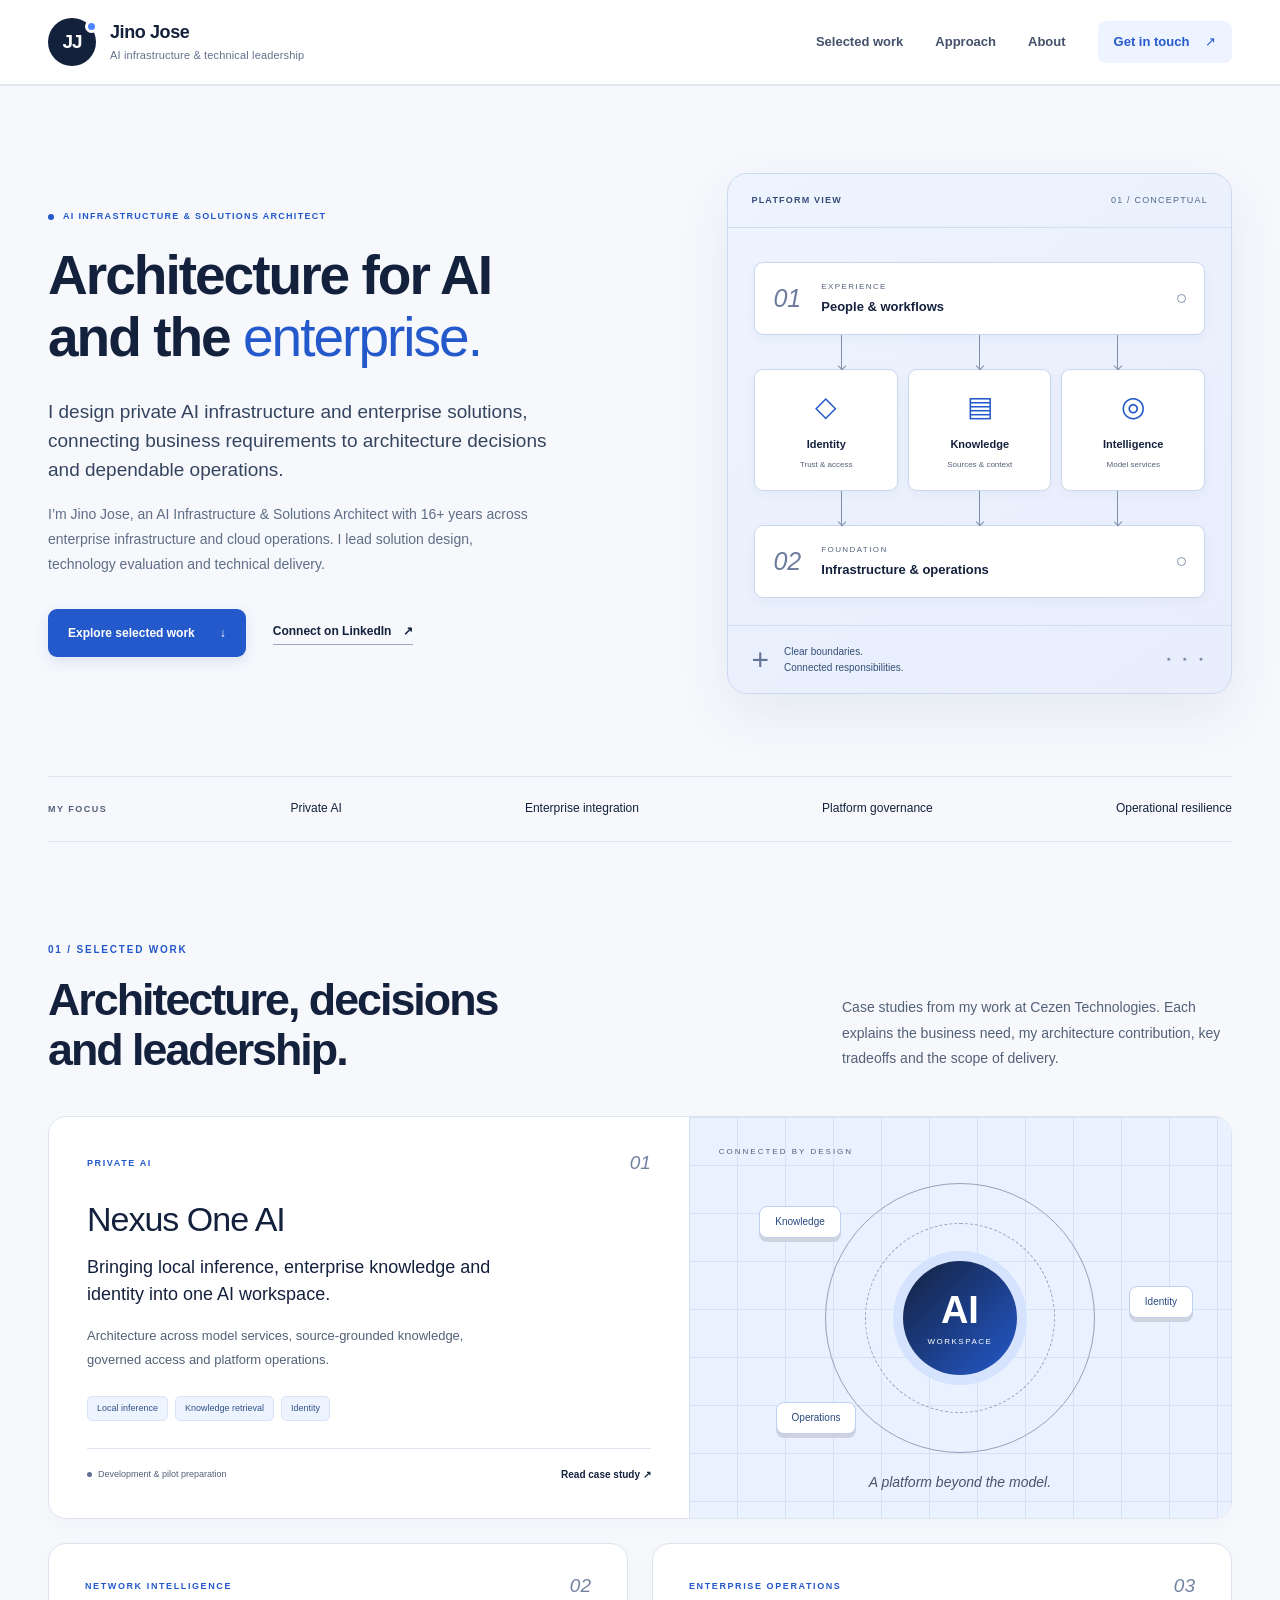
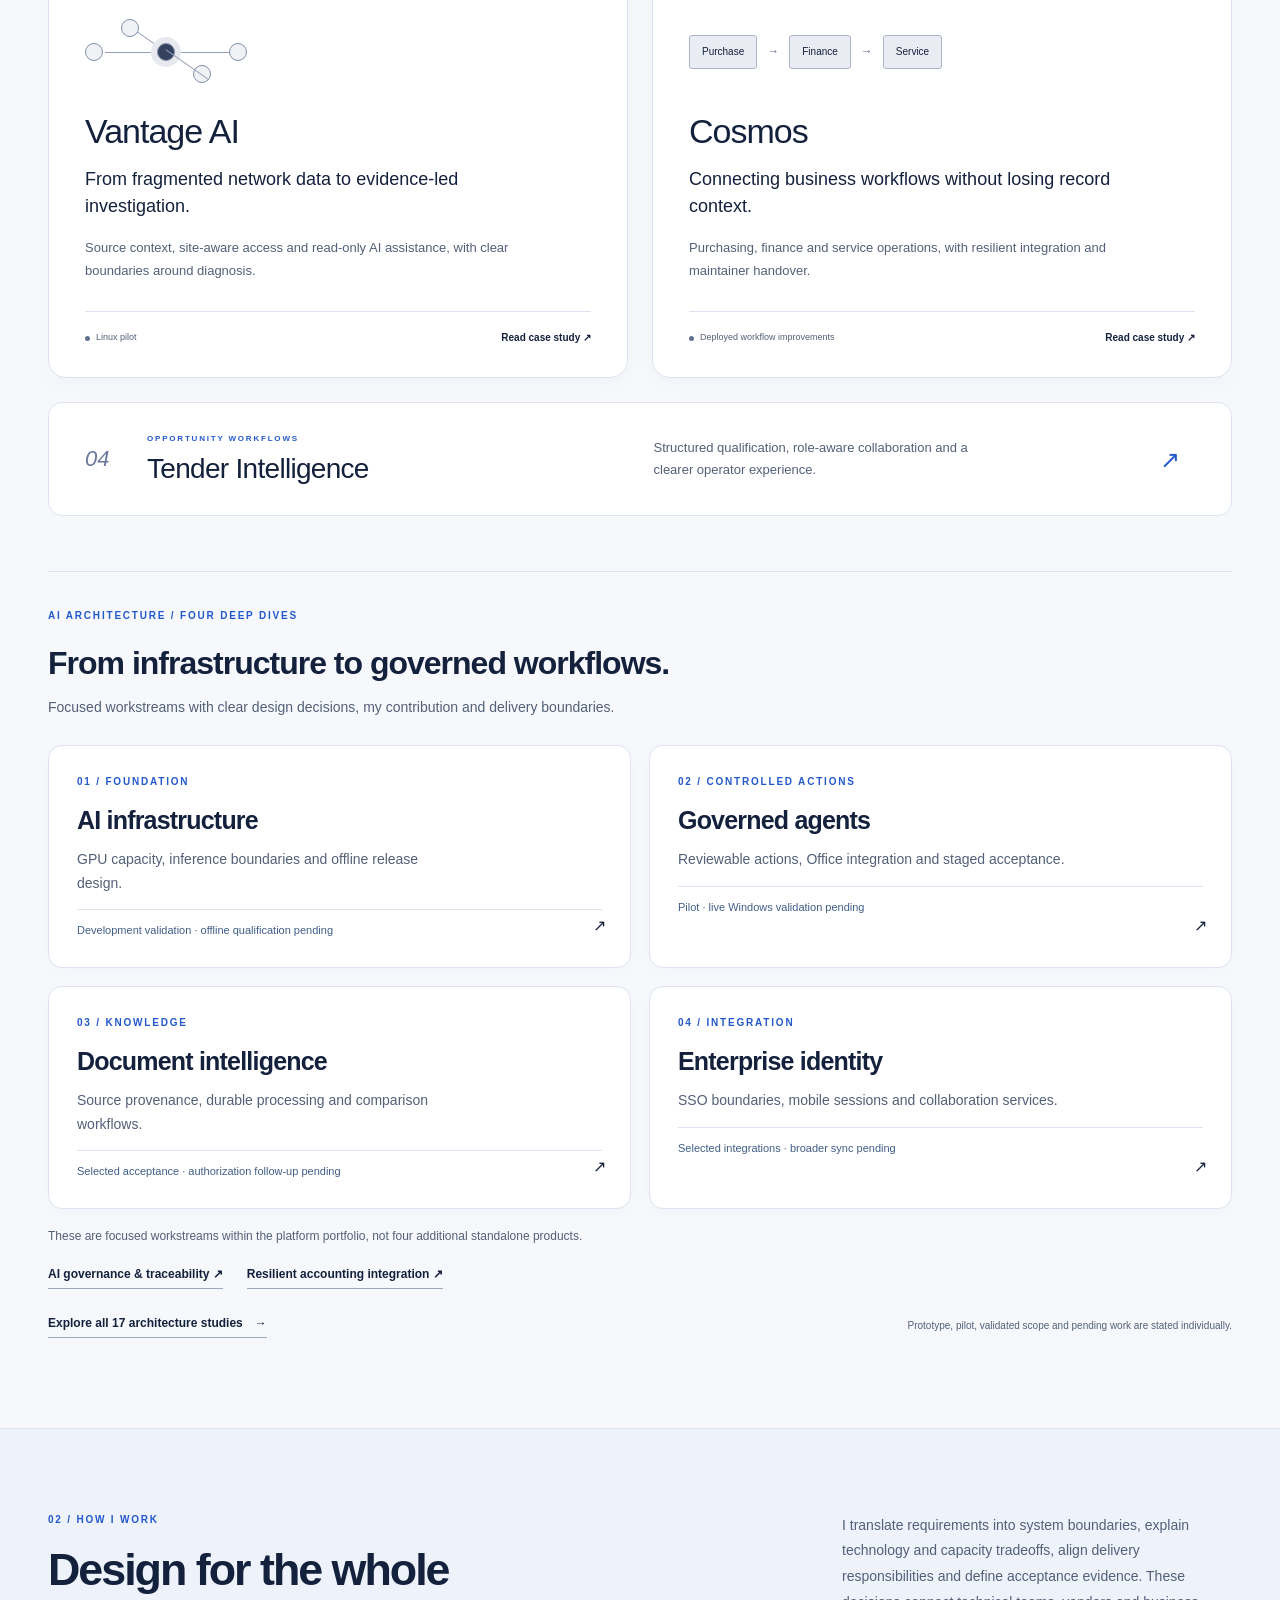
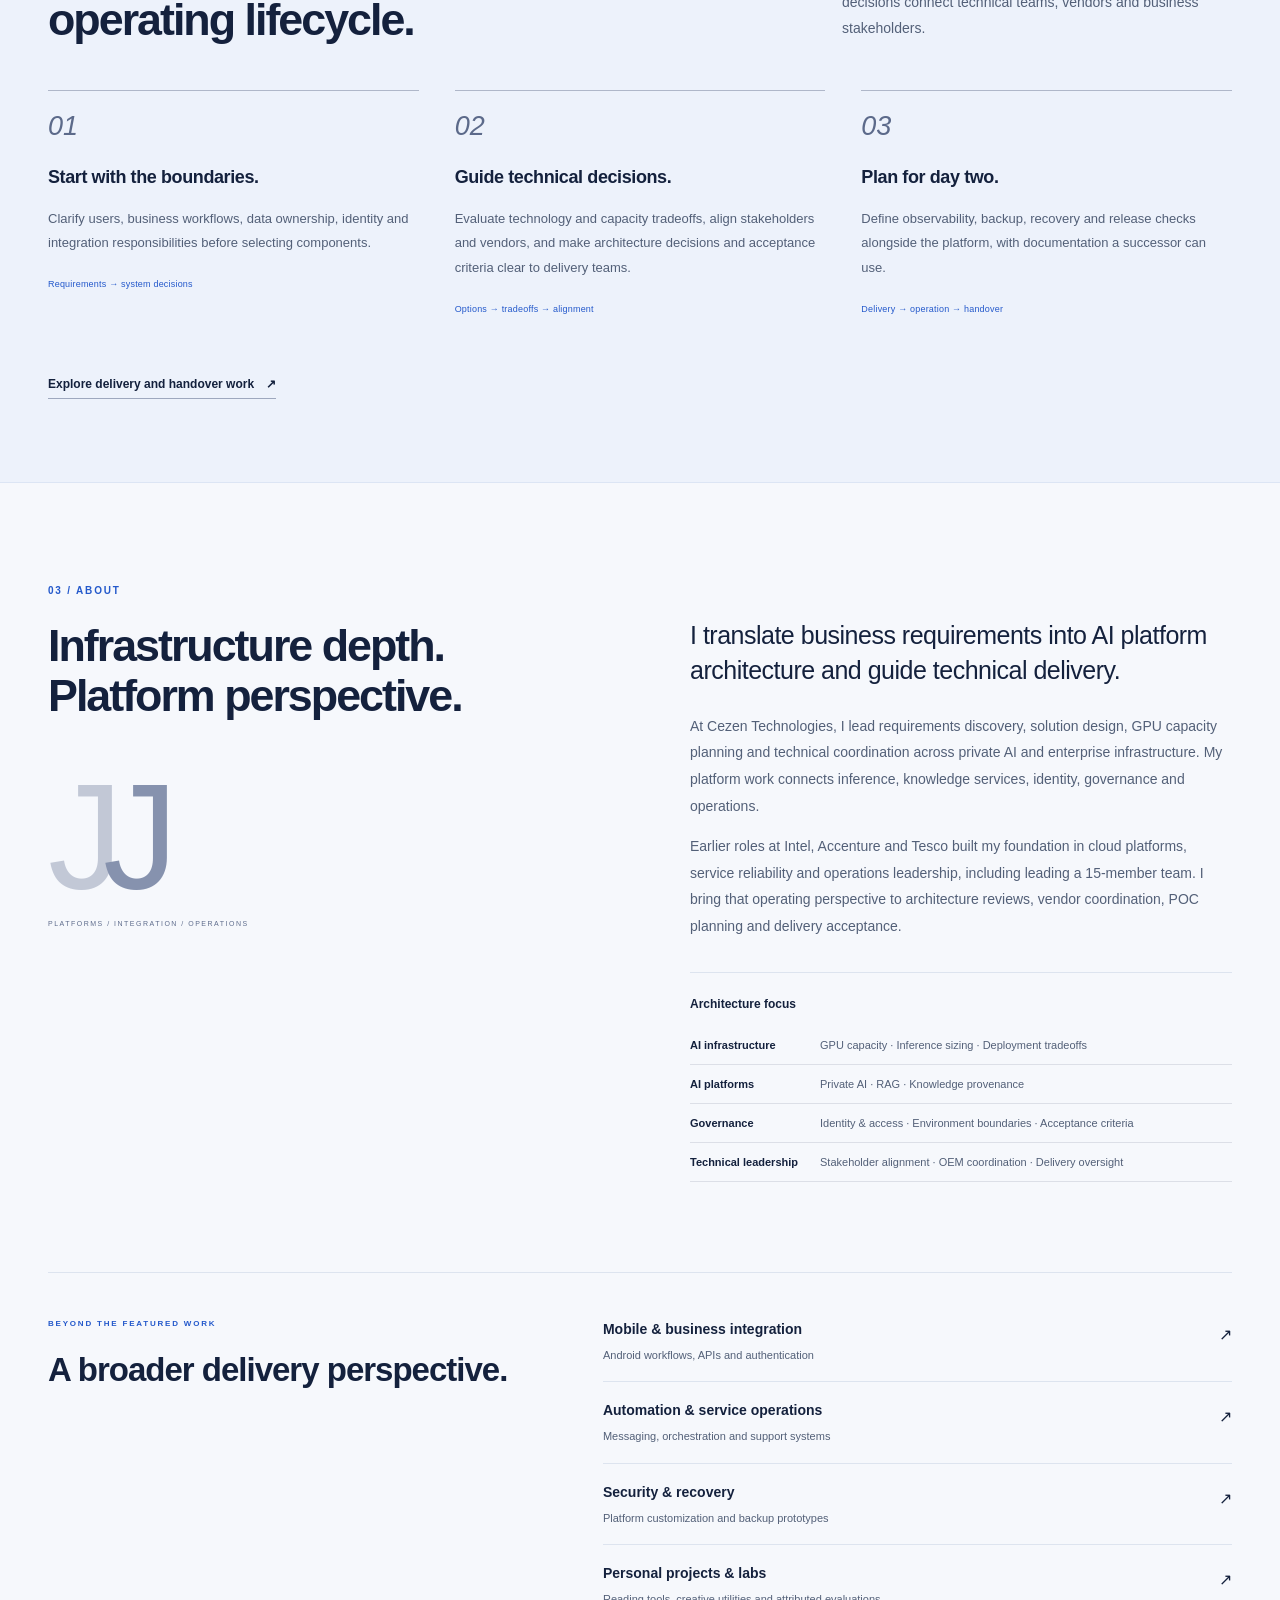
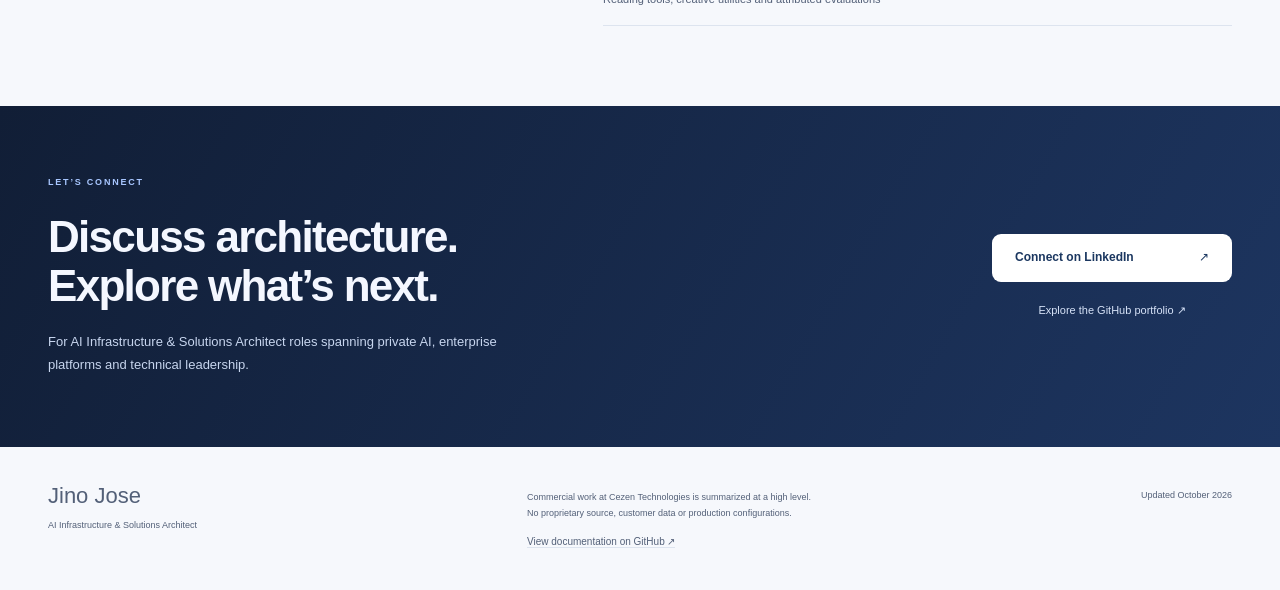
==== commit 1389792e: "Refresh portfolio with navy and blue visual design" ====
--- a/index.html
+++ b/index.html
@@ -1,4 +1,4 @@
-<!doctype html><html lang="en"><head><meta charset="utf-8"><meta name="viewport" content="width=device-width,initial-scale=1"><title>Jino Jose | AI Infrastructure &amp; Solutions Architect</title><meta name="description" content="Architecture portfolio of Jino Jose: private AI, enterprise integration, network intelligence and operational resilience."><meta name="theme-color" content="#182d32"><meta property="og:type" content="website"><meta property="og:title" content="Jino Jose | AI Infrastructure &amp; Solutions Architect"><meta property="og:description" content="Architecture portfolio of Jino Jose: private AI, enterprise integration, network intelligence and operational resilience."><meta property="og:url" content="https://jinoelnino.github.io/technology-project-portfolio/"><meta name="twitter:card" content="summary"><link rel="canonical" href="https://jinoelnino.github.io/technology-project-portfolio/"><link rel="icon" href="favicon.svg" type="image/svg+xml"><link rel="stylesheet" href="styles.css"><script src="app.js" defer></script></head><body><a class="skip" href="#main">Skip to content</a><header class="site-header"><div class="shell nav"><a class="brand" href="index.html" aria-label="Jino Jose, home"><span class="monogram" aria-hidden="true">JJ<span></span></span><span>Jino Jose<small>AI infrastructure &amp; technical leadership</small></span></a><button class="menu-toggle" aria-expanded="false" aria-controls="navigation" hidden>Menu <span aria-hidden="true">+</span></button><nav id="navigation" aria-label="Main navigation"><a href="index.html#work" >Selected work</a><a href="index.html#approach">Approach</a><a href="index.html#about">About</a><a class="nav-contact" href="index.html#contact">Get in touch <span aria-hidden="true">↗</span></a></nav></div></header><main id="main"><section class="shell hero"><div class="hero-copy"><p class="eyebrow"><span></span>AI INFRASTRUCTURE &amp; SOLUTIONS ARCHITECT</p><h1>Architecture for AI<br>and the <em>enterprise.</em></h1><p class="hero-intro">I design private AI infrastructure and enterprise solutions, connecting business requirements to architecture decisions and dependable operations.</p><p class="hero-detail">I’m Jino Jose, an AI Infrastructure &amp; Solutions Architect with 16+ years across enterprise infrastructure and cloud operations. I lead solution design, technology evaluation and technical delivery.</p><div class="hero-actions"><a class="button primary" href="#work">Explore selected work <span aria-hidden="true">↓</span></a><a class="text-link" href="https://www.linkedin.com/in/jinojo/">Connect on LinkedIn <span aria-hidden="true">↗</span></a></div></div><div class="architecture-board" aria-label="Conceptual architecture view: user workflows supported by identity, knowledge, model services and operations"><div class="board-top"><span>PLATFORM VIEW</span><span class="board-index">01 / CONCEPTUAL</span></div><div class="board-canvas"><div class="board-lane lane-a"><span class="lane-number">01</span><div><small>EXPERIENCE</small><strong>People &amp; workflows</strong></div><span class="lane-dot"></span></div><div class="board-connect"><i></i><i></i><i></i></div><div class="board-services"><div><span class="service-symbol">◇</span><strong>Identity</strong><small>Trust &amp; access</small></div><div><span class="service-symbol">▤</span><strong>Knowledge</strong><small>Sources &amp; context</small></div><div><span class="service-symbol">◎</span><strong>Intelligence</strong><small>Model services</small></div></div><div class="board-connect"><i></i><i></i><i></i></div><div class="board-lane lane-b"><span class="lane-number">02</span><div><small>FOUNDATION</small><strong>Infrastructure &amp; operations</strong></div><span class="lane-dot"></span></div></div><div class="board-bottom"><span class="mini-cross">+</span><span>Clear boundaries.<br>Connected responsibilities.</span><span class="board-dots">● ● ●</span></div></div></section><div class="shell focus-strip"><span class="strip-label">MY FOCUS</span><span>Private AI</span><span>Enterprise integration</span><span>Platform governance</span><span>Operational resilience</span></div>
+<!doctype html><html lang="en"><head><meta charset="utf-8"><meta name="viewport" content="width=device-width,initial-scale=1"><title>Jino Jose | AI Infrastructure &amp; Solutions Architect</title><meta name="description" content="Architecture portfolio of Jino Jose: private AI, enterprise integration, network intelligence and operational resilience."><meta name="theme-color" content="#14213d"><meta property="og:type" content="website"><meta property="og:title" content="Jino Jose | AI Infrastructure &amp; Solutions Architect"><meta property="og:description" content="Architecture portfolio of Jino Jose: private AI, enterprise integration, network intelligence and operational resilience."><meta property="og:url" content="https://jinoelnino.github.io/technology-project-portfolio/"><meta name="twitter:card" content="summary"><link rel="canonical" href="https://jinoelnino.github.io/technology-project-portfolio/"><link rel="icon" href="favicon.svg" type="image/svg+xml"><link rel="stylesheet" href="styles.css"><script src="app.js" defer></script></head><body><a class="skip" href="#main">Skip to content</a><header class="site-header"><div class="shell nav"><a class="brand" href="index.html" aria-label="Jino Jose, home"><span class="monogram" aria-hidden="true">JJ<span></span></span><span>Jino Jose<small>AI infrastructure &amp; technical leadership</small></span></a><button class="menu-toggle" aria-expanded="false" aria-controls="navigation" hidden>Menu <span aria-hidden="true">+</span></button><nav id="navigation" aria-label="Main navigation"><a href="index.html#work" >Selected work</a><a href="index.html#approach">Approach</a><a href="index.html#about">About</a><a class="nav-contact" href="index.html#contact">Get in touch <span aria-hidden="true">↗</span></a></nav></div></header><main id="main"><section class="shell hero"><div class="hero-copy"><p class="eyebrow"><span></span>AI INFRASTRUCTURE &amp; SOLUTIONS ARCHITECT</p><h1>Architecture for AI<br>and the <em>enterprise.</em></h1><p class="hero-intro">I design private AI infrastructure and enterprise solutions, connecting business requirements to architecture decisions and dependable operations.</p><p class="hero-detail">I’m Jino Jose, an AI Infrastructure &amp; Solutions Architect with 16+ years across enterprise infrastructure and cloud operations. I lead solution design, technology evaluation and technical delivery.</p><div class="hero-actions"><a class="button primary" href="#work">Explore selected work <span aria-hidden="true">↓</span></a><a class="text-link" href="https://www.linkedin.com/in/jinojo/">Connect on LinkedIn <span aria-hidden="true">↗</span></a></div></div><div class="architecture-board" aria-label="Conceptual architecture view: user workflows supported by identity, knowledge, model services and operations"><div class="board-top"><span>PLATFORM VIEW</span><span class="board-index">01 / CONCEPTUAL</span></div><div class="board-canvas"><div class="board-lane lane-a"><span class="lane-number">01</span><div><small>EXPERIENCE</small><strong>People &amp; workflows</strong></div><span class="lane-dot"></span></div><div class="board-connect"><i></i><i></i><i></i></div><div class="board-services"><div><span class="service-symbol">◇</span><strong>Identity</strong><small>Trust &amp; access</small></div><div><span class="service-symbol">▤</span><strong>Knowledge</strong><small>Sources &amp; context</small></div><div><span class="service-symbol">◎</span><strong>Intelligence</strong><small>Model services</small></div></div><div class="board-connect"><i></i><i></i><i></i></div><div class="board-lane lane-b"><span class="lane-number">02</span><div><small>FOUNDATION</small><strong>Infrastructure &amp; operations</strong></div><span class="lane-dot"></span></div></div><div class="board-bottom"><span class="mini-cross">+</span><span>Clear boundaries.<br>Connected responsibilities.</span><span class="board-dots">● ● ●</span></div></div></section><div class="shell focus-strip"><span class="strip-label">MY FOCUS</span><span>Private AI</span><span>Enterprise integration</span><span>Platform governance</span><span>Operational resilience</span></div>
 <section class="shell section" id="work"><div class="section-heading"><div><p class="eyebrow">01 / SELECTED WORK</p><h2>Architecture, decisions<br>and leadership.</h2></div><p>Case studies from my work at Cezen Technologies. Each explains the business need, my architecture contribution, key tradeoffs and the scope of delivery.</p></div>
 <a class="feature-project" href="case-studies.html#nexus-one-ai"><div class="feature-copy"><div class="project-meta"><span>PRIVATE AI</span><span>01</span></div><h3>Nexus One AI</h3><p class="project-deck">Bringing local inference, enterprise knowledge and identity into one AI workspace.</p><p class="project-explanation">Architecture across model services, source-grounded knowledge, governed access and platform operations.</p><div class="tags"><span>Local inference</span><span>Knowledge retrieval</span><span>Identity</span></div><div class="project-bottom"><span class="status"><i></i>Development &amp; pilot preparation</span><span class="case-link">Read case study ↗</span></div></div><div class="feature-art" aria-hidden="true"><span class="art-label">CONNECTED BY DESIGN</span><div class="orbit orbit-one"></div><div class="orbit orbit-two"></div><div class="art-core">AI<span>WORKSPACE</span></div><span class="art-node node-a">Knowledge</span><span class="art-node node-b">Identity</span><span class="art-node node-c">Operations</span><div class="art-caption">A platform beyond the model.</div></div></a>
 <div class="project-grid"><a class="project-card" href="case-studies.html#vantage-ai"><div class="project-meta"><span>NETWORK INTELLIGENCE</span><span>02</span></div><div class="card-mark network-mark" aria-hidden="true"><i></i><i></i><i></i><i></i><i></i></div><h3>Vantage AI</h3><p class="project-deck">From fragmented network data to evidence-led investigation.</p><p class="project-explanation">Source context, site-aware access and read-only AI assistance, with clear boundaries around diagnosis.</p><div class="project-bottom"><span class="status"><i></i>Linux pilot</span><span class="case-link">Read case study ↗</span></div></a>
--- a/styles.css
+++ b/styles.css
@@ -1,10 +1,19 @@
-:root{--paper:#f7f6f1;--ink:#182d32;--muted:#57666a;--green:#2e6357;--line:#d9ddd3;--soft:#eaf0e6;--white:#fffefa;--serif:Georgia,'Times New Roman',serif;--sans:-apple-system,BlinkMacSystemFont,'Segoe UI',sans-serif}*{box-sizing:border-box}html{scroll-behavior:smooth;scroll-padding-top:110px}body{margin:0;background:var(--paper);color:var(--ink);font:16px/1.65 var(--sans);-webkit-font-smoothing:antialiased}a{color:inherit;text-decoration:none}button{font:inherit}button,a{-webkit-tap-highlight-color:transparent}a:focus-visible,button:focus-visible{outline:3px solid #a96824;outline-offset:5px}::selection{background:#cdddba}img,svg{max-width:100%}.shell{width:min(1200px,calc(100% - 96px));margin:auto}.skip{position:fixed;top:-80px;left:20px;z-index:100;background:var(--ink);color:white;padding:12px 24px}.skip:focus{top:12px}.site-header{background:rgba(247,246,241,.97);border-bottom:1px solid var(--line);position:sticky;top:0;z-index:20}.nav{min-height:96px;display:flex;align-items:center;justify-content:space-between;gap:24px}.brand{display:flex;gap:14px;align-items:center;font-size:18px;font-weight:650;letter-spacing:-.4px;line-height:1.4}.brand small{display:block;font-size:11px;letter-spacing:.15px;font-weight:450;color:var(--muted);margin-top:3px}.monogram{font:27px/48px var(--serif);text-align:center;width:48px;height:48px;border:1px solid var(--ink);border-radius:50%;position:relative}.monogram span{position:absolute;background:var(--green);border:3px solid var(--paper);border-radius:50%;width:13px;height:13px;right:-2px;top:2px}.nav nav{display:flex;align-items:center;gap:32px;font-size:13px;font-weight:550}.nav nav a:hover{color:var(--green)}.nav-contact{border-bottom:1px solid var(--ink);padding:6px 0}.nav-contact span{margin-left:12px}.menu-toggle{background:none;border:1px solid var(--line);border-radius:4px;padding:7px 12px;color:var(--ink)}.hero{padding:88px 0 82px;display:grid;grid-template-columns:1.2fr 1fr;gap:74px;align-items:center}.eyebrow{font-size:10px;line-height:1.5;letter-spacing:1.8px;font-weight:650;margin:0 0 22px;text-transform:uppercase;color:var(--green)}.hero .eyebrow{display:flex;align-items:center;gap:9px;font-size:9px;letter-spacing:1.3px}.eyebrow>span{background:var(--green);width:6px;height:6px;border-radius:50%;flex-shrink:0}h1,h2,h3,p{margin-top:0}h1,h2{font-family:var(--serif);font-weight:400;letter-spacing:-2.5px;line-height:1.08}h1{font-size:clamp(44px,4.4vw,64px);margin-bottom:28px}h1 em{font-weight:400;color:var(--green)}h2{font-size:clamp(35px,3.5vw,48px);margin-bottom:20px}h3{font-size:23px;letter-spacing:-.8px;line-height:1.25;font-weight:550}.hero-intro{font-size:19px;line-height:1.55;max-width:510px;margin-bottom:17px}.hero-detail{color:var(--muted);font-size:14px;line-height:1.8;max-width:480px}.hero-actions{display:flex;align-items:center;gap:27px;margin-top:32px;flex-wrap:wrap}.button{padding:13px 20px;display:inline-flex;gap:25px;align-items:center;justify-content:space-between;font-size:12px;font-weight:550;min-height:48px;border-radius:3px;transition:background .2s,transform .2s}.button:hover{transform:translateY(-2px)}.primary{background:var(--ink);color:white}.primary:hover{background:var(--green)}.text-link{font-size:12px;font-weight:600;display:inline-flex;align-items:center;gap:12px;border-bottom:1px solid #a9b3aa;padding-bottom:3px}.text-link:hover{color:var(--green);border-color:var(--green)}.architecture-board{border:1px solid #cdd4c7;background:#eaf0e6;border-radius:4px;box-shadow:15px 18px 0 #e9e9df;position:relative}.board-top{border-bottom:1px solid #ccd5c6;display:flex;justify-content:space-between;gap:12px;padding:20px 23px;font:9px/1.4 var(--sans);letter-spacing:1.2px;font-weight:650}.board-index{color:#667961;font-weight:450}.board-canvas{padding:34px 26px 27px;background-image:radial-gradient(#b5c1ac 0.6px,transparent .6px);background-size:14px 14px}.board-lane{display:flex;align-items:center;gap:20px;background:var(--white);border:1px solid #b6c5af;border-radius:3px;padding:17px 18px;box-shadow:0 4px 0 #dfe5d9}.lane-number{font:italic 25px var(--serif);color:#829377}.board-lane small{font-size:8px;letter-spacing:1.4px;display:block;color:#64735f}.board-lane strong{font-size:13px;font-weight:550;display:block;margin-top:3px}.lane-dot{border:1px solid #95ab8a;border-radius:50%;width:9px;height:9px;margin-left:auto}.board-services{display:grid;grid-template-columns:repeat(3,1fr);gap:10px}.board-services>div{background:var(--white);border:1px solid #b6c5af;text-align:center;padding:20px 4px 18px;box-shadow:0 4px 0 #dfe5d9;border-radius:3px}.service-symbol{font:28px var(--serif);color:var(--green);display:block;margin-bottom:12px}.board-services strong{font-size:11px;font-weight:600;display:block}.board-services small{font-size:8px;color:var(--muted);display:block;margin-top:5px}.board-connect{display:flex;justify-content:space-around;height:34px;margin:0 18px}.board-connect i{width:1px;background:#91a686;position:relative}.board-connect i:after{content:'';position:absolute;bottom:0;left:-2px;width:5px;height:5px;border-bottom:1px solid #91a686;border-right:1px solid #91a686;transform:rotate(45deg)}.board-bottom{border-top:1px solid #ccd5c6;padding:18px 23px;display:flex;gap:15px;align-items:center;font-size:10px;line-height:1.55}.mini-cross{font:30px/1 var(--serif);color:#739268}.board-dots{margin-left:auto;font-size:7px;letter-spacing:5px;color:#91a686}.focus-strip{border-block:1px solid var(--line);display:flex;align-items:center;justify-content:space-between;gap:20px;padding:22px 0;font-size:12px;font-weight:500}.strip-label{font-size:9px;letter-spacing:1.5px;color:var(--muted);font-weight:600}.section{padding-top:100px;padding-bottom:90px}.section-heading{display:flex;justify-content:space-between;align-items:flex-end;gap:70px;margin-bottom:42px}.section-heading .eyebrow{margin-bottom:17px}.section-heading h2{margin-bottom:0}.section-heading>p{max-width:390px;font-size:14px;color:var(--muted);line-height:1.85;margin-bottom:2px}.feature-project{display:grid;grid-template-columns:1.18fr 1fr;border:1px solid var(--line);border-radius:4px;overflow:hidden;background:var(--white);transition:border-color .2s}.feature-project:hover,.project-card:hover{border-color:#7f9b79}.feature-copy{padding:35px 38px}.project-meta{display:flex;align-items:center;justify-content:space-between;color:var(--green);font-size:9px;letter-spacing:1.6px;font-weight:650;margin-bottom:25px}.project-meta>span:last-child{font:italic 19px var(--serif);letter-spacing:0;color:#849285}.feature-copy h3,.project-card h3{font:400 34px/1.2 var(--serif);letter-spacing:-1px;margin-bottom:14px}.project-deck{font-size:18px;line-height:1.5;margin-bottom:16px;max-width:430px}.project-explanation{font-size:13px;line-height:1.8;color:var(--muted);max-width:430px}.tags{display:flex;flex-wrap:wrap;gap:7px;margin:25px 0}.tags span{font-size:9px;border:1px solid var(--line);border-radius:3px;padding:4px 9px;color:var(--muted)}.project-bottom{border-top:1px solid var(--line);padding-top:18px;margin-top:27px;display:flex;justify-content:space-between;align-items:center;gap:14px}.status{font-size:9px;line-height:1.5;color:var(--muted);display:flex;align-items:center;gap:6px}.status i{width:5px;height:5px;background:#748c66;border-radius:50%;flex-shrink:0}.case-link{font-size:10px;font-weight:650;white-space:nowrap}.feature-art{background:#e4e9dd;position:relative;overflow:hidden;min-height:360px;display:grid;place-items:center;background-image:linear-gradient(#d6dfce 1px,transparent 1px),linear-gradient(90deg,#d6dfce 1px,transparent 1px);background-size:48px 48px}.art-label{position:absolute;top:28px;left:30px;font-size:8px;letter-spacing:2px;color:#61745b}.orbit{border:1px solid #a3b898;border-radius:50%;position:absolute;width:270px;height:270px}.orbit-two{width:190px;height:190px;border-style:dashed}.art-core{width:114px;height:114px;border-radius:50%;background:var(--ink);color:#e4ecd9;display:flex;flex-direction:column;align-items:center;justify-content:center;font:38px var(--serif);z-index:1;box-shadow:0 0 0 10px #dae2d0}.art-core span{font:8px var(--sans);letter-spacing:1.5px;margin-top:5px}.art-node{position:absolute;z-index:2;background:var(--white);border:1px solid #a3b898;padding:7px 15px;font-size:10px;box-shadow:0 4px 0 #d6dfce;border-radius:3px}.node-a{top:22%;left:13%}.node-b{top:42%;right:7%}.node-c{bottom:21%;left:16%}.art-caption{position:absolute;bottom:28px;font:italic 14px var(--serif);color:#53694d}.project-grid{display:grid;grid-template-columns:1fr 1fr;gap:24px;margin-top:24px}.project-card{background:var(--white);border:1px solid var(--line);border-radius:4px;padding:31px 36px;display:flex;flex-direction:column;transition:border-color .2s}.project-card .project-bottom{margin-top:auto}.project-card .project-explanation{margin-bottom:28px}.project-card .project-meta{margin-bottom:10px}.card-mark{height:90px;position:relative;margin-bottom:14px;display:flex;align-items:center}.network-mark{width:170px;background:linear-gradient(#9bb0ad,#9bb0ad) center/130px 1px no-repeat}.network-mark i{position:absolute;background:#f5f6f0;border:1px solid #87a8a1;width:18px;height:18px;border-radius:50%;left:calc(var(--i,0)*36px);top:36px}.network-mark i:nth-child(1){--i:0}.network-mark i:nth-child(2){--i:1;top:12px}.network-mark i:nth-child(3){--i:2;background:#355f5d;box-shadow:0 0 0 6px #e7efea}.network-mark i:nth-child(4){--i:3;top:58px}.network-mark i:nth-child(5){--i:4}.network-mark:before,.network-mark:after{content:'';position:absolute;width:52px;height:1px;background:#9bb0ad;transform:rotate(35deg);left:40px;top:34px}.network-mark:after{left:76px;top:57px}.flow-mark{gap:10px}.flow-mark span{font-size:10px;padding:8px 12px;border:1px solid #b8c5b1;background:#f0f2e9;border-radius:3px}.flow-mark b{font-size:12px;color:#6b8064}.project-row{margin-top:24px;display:grid;grid-template-columns:40px 1fr 1fr 35px;align-items:center;gap:22px;padding:30px 36px;background:#edf0e7;border:1px solid var(--line);border-radius:4px}.row-number{font:italic 22px var(--serif);color:#7d9077}.project-row .eyebrow{font-size:8px;margin-bottom:8px}.project-row h3{font:28px var(--serif);letter-spacing:-.7px;margin:0}.project-row>p{font-size:13px;line-height:1.75;max-width:315px;color:var(--muted);margin:0}.row-arrow{font-size:24px;color:var(--green)}.project-row:hover{border-color:#7f9b79}.deep-dives{display:grid;grid-template-columns:1fr 1fr 1fr;gap:30px;padding:38px 0;margin-top:25px;border-bottom:1px solid var(--line);align-items:center}.deep-dives .eyebrow{font-size:8px;margin-bottom:9px}.deep-dives h3{font:22px var(--serif);margin:0}.deep-dives a{position:relative;padding-right:20px}.deep-dives a>span{display:block;font-size:13px;font-weight:550}.deep-dives a>small{display:block;color:var(--muted);font-size:10px;line-height:1.65;margin-top:6px}.deep-dives b{position:absolute;right:0;top:0;font-weight:400}.deep-dives a:hover>span{text-decoration:underline}.section-end{margin-top:25px;display:flex;justify-content:space-between;align-items:center;gap:20px}.section-end>span{font-size:10px;color:var(--muted)}.approach-section{background:#e9eee4;border-block:1px solid #d8e0d1;padding:83px 0}.principles{display:grid;grid-template-columns:repeat(3,1fr);gap:36px;margin:46px 0 30px}.principles article{border-top:1px solid #b9c8b0;padding:20px 0}.principle-number{font:italic 27px var(--serif);color:#6c8561;display:block;margin-bottom:24px}.principles h3{font-size:18px;letter-spacing:-.4px}.principles p{font-size:13px;line-height:1.9;color:var(--muted)}.principle-foot{font-size:9px;color:var(--green);letter-spacing:.2px}.about-section{display:grid;grid-template-columns:1fr 1fr;gap:100px}.about-monogram{font:150px/.9 var(--serif);letter-spacing:-20px;color:#cad6c2;position:relative;margin-top:50px;width:230px;display:flex}.about-monogram span{color:#94ad87}.about-monogram i{font:7px/1.6 var(--sans);letter-spacing:1.5px;position:absolute;bottom:-24px;left:0;color:#718268;white-space:nowrap}.about-copy{padding-top:35px}.about-copy .large-copy{font:25px/1.4 var(--serif);letter-spacing:-.5px;color:var(--ink)}.about-copy p{font-size:14px;line-height:1.9;color:var(--muted)}.expertise{margin-top:32px;border-top:1px solid var(--line);padding-top:24px}.expertise h3{font-size:12px;letter-spacing:0;margin-bottom:14px}.expertise dl{margin:0}.expertise dl>div{display:grid;grid-template-columns:115px 1fr;gap:15px;font-size:11px;padding:10px 0;border-bottom:1px solid #e4e5de}.expertise dt{font-weight:550}.expertise dd{margin:0;color:var(--muted)}.additional{border-top:1px solid var(--line);padding:45px 0 80px;display:grid;grid-template-columns:.85fr 1.15fr;gap:90px}.additional h2{font-size:33px;letter-spacing:-1px}.additional .eyebrow{font-size:8px}.additional-links>a{position:relative;display:block;padding:17px 30px 17px 0;border-bottom:1px solid var(--line)}.additional-links>a:first-child{padding-top:0}.additional-links span{font-size:14px;font-weight:550;display:block}.additional-links small{color:var(--muted);font-size:11px;display:block;margin-top:5px}.additional-links b{position:absolute;right:0;top:22px;font-weight:400}.additional-links>a:first-child b{top:4px}.additional-links a:hover span{text-decoration:underline}.contact-section{background:var(--ink);color:var(--paper);padding:70px 0}.contact-inner{display:flex;align-items:center;justify-content:space-between;gap:70px}.contact-section .eyebrow{color:#b6ce98;font-size:9px}.contact-section h2{font-size:44px;letter-spacing:-1.7px}.contact-section p:not(.eyebrow){color:#b9c6c5;font-size:13px;max-width:480px;line-height:1.8;margin:0}.contact-actions{min-width:240px;display:flex;flex-direction:column;gap:19px}.light{background:#eaf0e3;color:var(--ink);padding-inline:23px}.light:hover{background:#d2e0c3}.contact-github{font-size:11px;text-align:center;color:#d1ddda}.footer{padding-block:36px;display:flex;gap:35px;align-items:flex-start;justify-content:space-between}.footer-name{font:22px var(--serif)}.footer p{font-size:9px;line-height:1.8;color:var(--muted);margin:6px 0}.footer-note>a{font-size:10px;border-bottom:1px solid var(--line)}.footer-date{font-size:9px;color:var(--muted);white-space:nowrap;padding-top:5px}
+:root{--paper:#f6f8fc;--ink:#14213d;--muted:#536078;--green:#2459cb;--line:#dde4ef;--soft:#edf3ff;--white:#ffffff;--serif:Georgia,'Times New Roman',serif;--sans:-apple-system,BlinkMacSystemFont,'Segoe UI',sans-serif}*{box-sizing:border-box}html{scroll-behavior:smooth;scroll-padding-top:110px}body{margin:0;background:var(--paper);color:var(--ink);font:16px/1.65 var(--sans);-webkit-font-smoothing:antialiased}a{color:inherit;text-decoration:none}button{font:inherit}button,a{-webkit-tap-highlight-color:transparent}a:focus-visible,button:focus-visible{outline:3px solid #2563eb;outline-offset:5px}::selection{background:#bac5dd}img,svg{max-width:100%}.shell{width:min(1200px,calc(100% - 96px));margin:auto}.skip{position:fixed;top:-80px;left:20px;z-index:100;background:var(--ink);color:white;padding:12px 24px}.skip:focus{top:12px}.site-header{background:rgba(255,255,255,.94);border-bottom:1px solid var(--line);position:sticky;top:0;z-index:20}.nav{min-height:96px;display:flex;align-items:center;justify-content:space-between;gap:24px}.brand{display:flex;gap:14px;align-items:center;font-size:18px;font-weight:650;letter-spacing:-.4px;line-height:1.4}.brand small{display:block;font-size:11px;letter-spacing:.15px;font-weight:450;color:var(--muted);margin-top:3px}.monogram{font:27px/48px var(--serif);text-align:center;width:48px;height:48px;border:1px solid var(--ink);border-radius:50%;position:relative}.monogram span{position:absolute;background:var(--green);border:3px solid var(--paper);border-radius:50%;width:13px;height:13px;right:-2px;top:2px}.nav nav{display:flex;align-items:center;gap:32px;font-size:13px;font-weight:550}.nav nav a:hover{color:var(--green)}.nav-contact{border-bottom:1px solid var(--ink);padding:6px 0}.nav-contact span{margin-left:12px}.menu-toggle{background:none;border:1px solid var(--line);border-radius:4px;padding:7px 12px;color:var(--ink)}.hero{padding:88px 0 82px;display:grid;grid-template-columns:1.2fr 1fr;gap:74px;align-items:center}.eyebrow{font-size:10px;line-height:1.5;letter-spacing:1.8px;font-weight:650;margin:0 0 22px;text-transform:uppercase;color:var(--green)}.hero .eyebrow{display:flex;align-items:center;gap:9px;font-size:9px;letter-spacing:1.3px}.eyebrow>span{background:var(--green);width:6px;height:6px;border-radius:50%;flex-shrink:0}h1,h2,h3,p{margin-top:0}h1,h2{font-family:var(--serif);font-weight:400;letter-spacing:-2.5px;line-height:1.08}h1{font-size:clamp(44px,4.4vw,64px);margin-bottom:28px}h1 em{font-weight:400;color:var(--green)}h2{font-size:clamp(35px,3.5vw,48px);margin-bottom:20px}h3{font-size:23px;letter-spacing:-.8px;line-height:1.25;font-weight:550}.hero-intro{font-size:19px;line-height:1.55;max-width:510px;margin-bottom:17px}.hero-detail{color:var(--muted);font-size:14px;line-height:1.8;max-width:480px}.hero-actions{display:flex;align-items:center;gap:27px;margin-top:32px;flex-wrap:wrap}.button{padding:13px 20px;display:inline-flex;gap:25px;align-items:center;justify-content:space-between;font-size:12px;font-weight:550;min-height:48px;border-radius:3px;transition:background .2s,transform .2s}.button:hover{transform:translateY(-2px)}.primary{background:var(--ink);color:white}.primary:hover{background:var(--green)}.text-link{font-size:12px;font-weight:600;display:inline-flex;align-items:center;gap:12px;border-bottom:1px solid #9ea8be;padding-bottom:3px}.text-link:hover{color:var(--green);border-color:var(--green)}.architecture-board{border:1px solid #c4cad7;background:#edf3ff;border-radius:4px;box-shadow:15px 18px 0 #dfe2e9;position:relative}.board-top{border-bottom:1px solid #c4cad7;display:flex;justify-content:space-between;gap:12px;padding:20px 23px;font:9px/1.4 var(--sans);letter-spacing:1.2px;font-weight:650}.board-index{color:#576583;font-weight:450}.board-canvas{padding:34px 26px 27px;background-image:radial-gradient(#a8b1c5 0.6px,transparent .6px);background-size:14px 14px}.board-lane{display:flex;align-items:center;gap:20px;background:var(--white);border:1px solid #acb5c8;border-radius:3px;padding:17px 18px;box-shadow:0 4px 0 #d9dde5}.lane-number{font:italic 25px var(--serif);color:#6d7c9d}.board-lane small{font-size:8px;letter-spacing:1.4px;display:block;color:#54617e}.board-lane strong{font-size:13px;font-weight:550;display:block;margin-top:3px}.lane-dot{border:1px solid #8693af;border-radius:50%;width:9px;height:9px;margin-left:auto}.board-services{display:grid;grid-template-columns:repeat(3,1fr);gap:10px}.board-services>div{background:var(--white);border:1px solid #acb5c8;text-align:center;padding:20px 4px 18px;box-shadow:0 4px 0 #d9dde5;border-radius:3px}.service-symbol{font:28px var(--serif);color:var(--green);display:block;margin-bottom:12px}.board-services strong{font-size:11px;font-weight:600;display:block}.board-services small{font-size:8px;color:var(--muted);display:block;margin-top:5px}.board-connect{display:flex;justify-content:space-around;height:34px;margin:0 18px}.board-connect i{width:1px;background:#818eab;position:relative}.board-connect i:after{content:'';position:absolute;bottom:0;left:-2px;width:5px;height:5px;border-bottom:1px solid #818eab;border-right:1px solid #818eab;transform:rotate(45deg)}.board-bottom{border-top:1px solid #c4cad7;padding:18px 23px;display:flex;gap:15px;align-items:center;font-size:10px;line-height:1.55}.mini-cross{font:30px/1 var(--serif);color:#647396}.board-dots{margin-left:auto;font-size:7px;letter-spacing:5px;color:#818eab}.focus-strip{border-block:1px solid var(--line);display:flex;align-items:center;justify-content:space-between;gap:20px;padding:22px 0;font-size:12px;font-weight:500}.strip-label{font-size:9px;letter-spacing:1.5px;color:var(--muted);font-weight:600}.section{padding-top:100px;padding-bottom:90px}.section-heading{display:flex;justify-content:space-between;align-items:flex-end;gap:70px;margin-bottom:42px}.section-heading .eyebrow{margin-bottom:17px}.section-heading h2{margin-bottom:0}.section-heading>p{max-width:390px;font-size:14px;color:var(--muted);line-height:1.85;margin-bottom:2px}.feature-project{display:grid;grid-template-columns:1.18fr 1fr;border:1px solid var(--line);border-radius:4px;overflow:hidden;background:var(--white);transition:border-color .2s}.feature-project:hover,.project-card:hover{border-color:#7381a1}.feature-copy{padding:35px 38px}.project-meta{display:flex;align-items:center;justify-content:space-between;color:var(--green);font-size:9px;letter-spacing:1.6px;font-weight:650;margin-bottom:25px}.project-meta>span:last-child{font:italic 19px var(--serif);letter-spacing:0;color:#7482a2}.feature-copy h3,.project-card h3{font:400 34px/1.2 var(--serif);letter-spacing:-1px;margin-bottom:14px}.project-deck{font-size:18px;line-height:1.5;margin-bottom:16px;max-width:430px}.project-explanation{font-size:13px;line-height:1.8;color:var(--muted);max-width:430px}.tags{display:flex;flex-wrap:wrap;gap:7px;margin:25px 0}.tags span{font-size:9px;border:1px solid var(--line);border-radius:3px;padding:4px 9px;color:var(--muted)}.project-bottom{border-top:1px solid var(--line);padding-top:18px;margin-top:27px;display:flex;justify-content:space-between;align-items:center;gap:14px}.status{font-size:9px;line-height:1.5;color:var(--muted);display:flex;align-items:center;gap:6px}.status i{width:5px;height:5px;background:#617091;border-radius:50%;flex-shrink:0}.case-link{font-size:10px;font-weight:650;white-space:nowrap}.feature-art{background:#dde1e9;position:relative;overflow:hidden;min-height:360px;display:grid;place-items:center;background-image:linear-gradient(#ced3df 1px,transparent 1px),linear-gradient(90deg,#ced3df 1px,transparent 1px);background-size:48px 48px}.art-label{position:absolute;top:28px;left:30px;font-size:8px;letter-spacing:2px;color:#53607c}.orbit{border:1px solid #97a1b9;border-radius:50%;position:absolute;width:270px;height:270px}.orbit-two{width:190px;height:190px;border-style:dashed}.art-core{width:114px;height:114px;border-radius:50%;background:var(--ink);color:#d9dfec;display:flex;flex-direction:column;align-items:center;justify-content:center;font:38px var(--serif);z-index:1;box-shadow:0 0 0 10px #d0d6e2}.art-core span{font:8px var(--sans);letter-spacing:1.5px;margin-top:5px}.art-node{position:absolute;z-index:2;background:var(--white);border:1px solid #97a1b9;padding:7px 15px;font-size:10px;box-shadow:0 4px 0 #ced3df;border-radius:3px}.node-a{top:22%;left:13%}.node-b{top:42%;right:7%}.node-c{bottom:21%;left:16%}.art-caption{position:absolute;bottom:28px;font:italic 14px var(--serif);color:#49546d}.project-grid{display:grid;grid-template-columns:1fr 1fr;gap:24px;margin-top:24px}.project-card{background:var(--white);border:1px solid var(--line);border-radius:4px;padding:31px 36px;display:flex;flex-direction:column;transition:border-color .2s}.project-card .project-bottom{margin-top:auto}.project-card .project-explanation{margin-bottom:28px}.project-card .project-meta{margin-bottom:10px}.card-mark{height:90px;position:relative;margin-bottom:14px;display:flex;align-items:center}.network-mark{width:170px;background:linear-gradient(#949fb7,#949fb7) center/130px 1px no-repeat}.network-mark i{position:absolute;background:#f0f2f6;border:1px solid #8390ac;width:18px;height:18px;border-radius:50%;left:calc(var(--i,0)*36px);top:36px}.network-mark i:nth-child(1){--i:0}.network-mark i:nth-child(2){--i:1;top:12px}.network-mark i:nth-child(3){--i:2;background:#35425f;box-shadow:0 0 0 6px #e7e9ef}.network-mark i:nth-child(4){--i:3;top:58px}.network-mark i:nth-child(5){--i:4}.network-mark:before,.network-mark:after{content:'';position:absolute;width:52px;height:1px;background:#949fb7;transform:rotate(35deg);left:40px;top:34px}.network-mark:after{left:76px;top:57px}.flow-mark{gap:10px}.flow-mark span{font-size:10px;padding:8px 12px;border:1px solid #adb6c9;background:#e9ecf2;border-radius:3px}.flow-mark b{font-size:12px;color:#5b6989}.project-row{margin-top:24px;display:grid;grid-template-columns:40px 1fr 1fr 35px;align-items:center;gap:22px;padding:30px 36px;background:#e7eaf0;border:1px solid var(--line);border-radius:4px}.row-number{font:italic 22px var(--serif);color:#6b7a9c}.project-row .eyebrow{font-size:8px;margin-bottom:8px}.project-row h3{font:28px var(--serif);letter-spacing:-.7px;margin:0}.project-row>p{font-size:13px;line-height:1.75;max-width:315px;color:var(--muted);margin:0}.row-arrow{font-size:24px;color:var(--green)}.project-row:hover{border-color:#7381a1}.deep-dives{display:grid;grid-template-columns:1fr 1fr 1fr;gap:30px;padding:38px 0;margin-top:25px;border-bottom:1px solid var(--line);align-items:center}.deep-dives .eyebrow{font-size:8px;margin-bottom:9px}.deep-dives h3{font:22px var(--serif);margin:0}.deep-dives a{position:relative;padding-right:20px}.deep-dives a>span{display:block;font-size:13px;font-weight:550}.deep-dives a>small{display:block;color:var(--muted);font-size:10px;line-height:1.65;margin-top:6px}.deep-dives b{position:absolute;right:0;top:0;font-weight:400}.deep-dives a:hover>span{text-decoration:underline}.section-end{margin-top:25px;display:flex;justify-content:space-between;align-items:center;gap:20px}.section-end>span{font-size:10px;color:var(--muted)}.approach-section{background:#e4e7ee;border-block:1px solid #d1d6e0;padding:83px 0}.principles{display:grid;grid-template-columns:repeat(3,1fr);gap:36px;margin:46px 0 30px}.principles article{border-top:1px solid #afb7c9;padding:20px 0}.principle-number{font:italic 27px var(--serif);color:#5c6a8a;display:block;margin-bottom:24px}.principles h3{font-size:18px;letter-spacing:-.4px}.principles p{font-size:13px;line-height:1.9;color:var(--muted)}.principle-foot{font-size:9px;color:var(--green);letter-spacing:.2px}.about-section{display:grid;grid-template-columns:1fr 1fr;gap:100px}.about-monogram{font:150px/.9 var(--serif);letter-spacing:-20px;color:#c2c8d6;position:relative;margin-top:50px;width:230px;display:flex}.about-monogram span{color:#8692ae}.about-monogram i{font:7px/1.6 var(--sans);letter-spacing:1.5px;position:absolute;bottom:-24px;left:0;color:#5e6c8c;white-space:nowrap}.about-copy{padding-top:35px}.about-copy .large-copy{font:25px/1.4 var(--serif);letter-spacing:-.5px;color:var(--ink)}.about-copy p{font-size:14px;line-height:1.9;color:var(--muted)}.expertise{margin-top:32px;border-top:1px solid var(--line);padding-top:24px}.expertise h3{font-size:12px;letter-spacing:0;margin-bottom:14px}.expertise dl{margin:0}.expertise dl>div{display:grid;grid-template-columns:115px 1fr;gap:15px;font-size:11px;padding:10px 0;border-bottom:1px solid #dcdfe7}.expertise dt{font-weight:550}.expertise dd{margin:0;color:var(--muted)}.additional{border-top:1px solid var(--line);padding:45px 0 80px;display:grid;grid-template-columns:.85fr 1.15fr;gap:90px}.additional h2{font-size:33px;letter-spacing:-1px}.additional .eyebrow{font-size:8px}.additional-links>a{position:relative;display:block;padding:17px 30px 17px 0;border-bottom:1px solid var(--line)}.additional-links>a:first-child{padding-top:0}.additional-links span{font-size:14px;font-weight:550;display:block}.additional-links small{color:var(--muted);font-size:11px;display:block;margin-top:5px}.additional-links b{position:absolute;right:0;top:22px;font-weight:400}.additional-links>a:first-child b{top:4px}.additional-links a:hover span{text-decoration:underline}.contact-section{background:var(--ink);color:var(--paper);padding:70px 0}.contact-inner{display:flex;align-items:center;justify-content:space-between;gap:70px}.contact-section .eyebrow{color:#98a9ce;font-size:9px}.contact-section h2{font-size:44px;letter-spacing:-1.7px}.contact-section p:not(.eyebrow){color:#b3bbcc;font-size:13px;max-width:480px;line-height:1.8;margin:0}.contact-actions{min-width:240px;display:flex;flex-direction:column;gap:19px}.light{background:#e3e7f0;color:var(--ink);padding-inline:23px}.light:hover{background:#c3cce0}.contact-github{font-size:11px;text-align:center;color:#cfd4df}.footer{padding-block:36px;display:flex;gap:35px;align-items:flex-start;justify-content:space-between}.footer-name{font:22px var(--serif)}.footer p{font-size:9px;line-height:1.8;color:var(--muted);margin:6px 0}.footer-note>a{font-size:10px;border-bottom:1px solid var(--line)}.footer-date{font-size:9px;color:var(--muted);white-space:nowrap;padding-top:5px}
 /* Case study library */
-.library{padding-top:52px;padding-bottom:80px}.library-heading>.text-link{margin-bottom:38px;font-size:11px}.library-heading .eyebrow{margin-bottom:13px}.library-heading h1{font-size:48px;margin-bottom:15px}.library-heading>p:last-child{font-size:14px;color:var(--muted)}.library-layout{display:grid;grid-template-columns:245px minmax(0,1fr);gap:62px;margin-top:46px;border-top:1px solid var(--line);padding-top:35px}.study-sidebar{position:sticky;top:120px;align-self:start}.study-sidebar .eyebrow{font-size:8px;margin-bottom:15px}.study-sidebar nav>a{display:flex;gap:13px;padding:9px 12px;font-size:12px;border-left:2px solid transparent;line-height:1.5}.study-sidebar nav>a>span{font-size:9px;color:#80917a;min-width:15px;padding-top:2px}.study-sidebar nav>a:hover{background:#edf0e6}.study-sidebar nav>a[aria-current="page"]{background:#e5eddd;color:var(--green);border-left-color:var(--green);font-weight:650}.sidebar-note{font-size:10px;color:var(--muted);line-height:1.8;padding:20px 12px;border-top:1px solid var(--line);margin-top:20px}.study{scroll-margin-top:115px;max-width:820px;padding-bottom:60px}.study[hidden]{display:none}.study-header{padding-bottom:28px;border-bottom:1px solid var(--line);margin-bottom:28px}.study-header .eyebrow{font-size:9px}.study-header h2{font-size:40px;letter-spacing:-1.5px;line-height:1.15;margin-bottom:22px}.study-status{display:inline-block;font-size:10px;background:#e8eee1;color:#385c38;border:1px solid #d4dfc8;border-radius:3px;padding:5px 10px}.study-body{color:var(--muted);font-size:14px;line-height:1.9}.study-body p{margin-bottom:19px}.study-body>p:first-child{font-size:19px;line-height:1.6;color:var(--ink);margin-bottom:30px}.study-body h3{font-size:18px;color:var(--ink);letter-spacing:-.3px;margin-top:35px;margin-bottom:16px}.study-body strong{color:var(--ink);font-weight:600}.study-body ul{padding-left:20px}.study-body li{margin-bottom:10px;padding-left:4px}.study-body a{color:var(--green);border-bottom:1px solid #a9bba1}.study-body a:hover{border-color:var(--green)}.study-flow{display:grid;grid-template-columns:repeat(4,1fr);gap:12px;background:#e9eee3;padding:22px;border:1px solid #d3deca;border-radius:4px;margin:24px 0}.study-flow>div{position:relative;border:1px solid #c0cfb5;background:var(--white);padding:12px;min-height:103px}.study-flow>div:not(:last-child):after{content:'→';position:absolute;right:-12px;top:40%;color:var(--green);z-index:1;font-size:12px}.study-flow span{display:block;font:italic 18px var(--serif);color:#829774;margin-bottom:13px}.study-flow strong{font-size:10px;line-height:1.6;display:block}.study-end{border-top:1px solid var(--line);padding-top:25px;margin-top:35px;display:flex;justify-content:space-between;gap:20px}.table-wrap{overflow-x:auto}.study-body table{width:100%;border-collapse:collapse;font-size:12px;margin:20px 0}.study-body td,.study-body th{border-bottom:1px solid var(--line);padding:12px;text-align:left;vertical-align:top}.study-body th{background:#e9eee3;color:var(--ink);font-weight:550}.study-body td:first-child{color:var(--ink);font-weight:500;width:36%}
+.library{padding-top:52px;padding-bottom:80px}.library-heading>.text-link{margin-bottom:38px;font-size:11px}.library-heading .eyebrow{margin-bottom:13px}.library-heading h1{font-size:48px;margin-bottom:15px}.library-heading>p:last-child{font-size:14px;color:var(--muted)}.library-layout{display:grid;grid-template-columns:245px minmax(0,1fr);gap:62px;margin-top:46px;border-top:1px solid var(--line);padding-top:35px}.study-sidebar{position:sticky;top:120px;align-self:start}.study-sidebar .eyebrow{font-size:8px;margin-bottom:15px}.study-sidebar nav>a{display:flex;gap:13px;padding:9px 12px;font-size:12px;border-left:2px solid transparent;line-height:1.5}.study-sidebar nav>a>span{font-size:9px;color:#6d7c9e;min-width:15px;padding-top:2px}.study-sidebar nav>a:hover{background:#e6e9f0}.study-sidebar nav>a[aria-current="page"]{background:#dde2ed;color:var(--green);border-left-color:var(--green);font-weight:650}.sidebar-note{font-size:10px;color:var(--muted);line-height:1.8;padding:20px 12px;border-top:1px solid var(--line);margin-top:20px}.study{scroll-margin-top:115px;max-width:820px;padding-bottom:60px}.study[hidden]{display:none}.study-header{padding-bottom:28px;border-bottom:1px solid var(--line);margin-bottom:28px}.study-header .eyebrow{font-size:9px}.study-header h2{font-size:40px;letter-spacing:-1.5px;line-height:1.15;margin-bottom:22px}.study-status{display:inline-block;font-size:10px;background:#e1e5ee;color:#38435c;border:1px solid #c8cfdf;border-radius:3px;padding:5px 10px}.study-body{color:var(--muted);font-size:14px;line-height:1.9}.study-body p{margin-bottom:19px}.study-body>p:first-child{font-size:19px;line-height:1.6;color:var(--ink);margin-bottom:30px}.study-body h3{font-size:18px;color:var(--ink);letter-spacing:-.3px;margin-top:35px;margin-bottom:16px}.study-body strong{color:var(--ink);font-weight:600}.study-body ul{padding-left:20px}.study-body li{margin-bottom:10px;padding-left:4px}.study-body a{color:var(--green);border-bottom:1px solid #9ea8be}.study-body a:hover{border-color:var(--green)}.study-flow{display:grid;grid-template-columns:repeat(4,1fr);gap:12px;background:#e3e6ee;padding:22px;border:1px solid #cad0de;border-radius:4px;margin:24px 0}.study-flow>div{position:relative;border:1px solid #b5bdcf;background:var(--white);padding:12px;min-height:103px}.study-flow>div:not(:last-child):after{content:'→';position:absolute;right:-12px;top:40%;color:var(--green);z-index:1;font-size:12px}.study-flow span{display:block;font:italic 18px var(--serif);color:#6d7c9e;margin-bottom:13px}.study-flow strong{font-size:10px;line-height:1.6;display:block}.study-end{border-top:1px solid var(--line);padding-top:25px;margin-top:35px;display:flex;justify-content:space-between;gap:20px}.table-wrap{overflow-x:auto}.study-body table{width:100%;border-collapse:collapse;font-size:12px;margin:20px 0}.study-body td,.study-body th{border-bottom:1px solid var(--line);padding:12px;text-align:left;vertical-align:top}.study-body th{background:#e3e6ee;color:var(--ink);font-weight:550}.study-body td:first-child{color:var(--ink);font-weight:500;width:36%}
 @media(min-width:1500px){.hero{padding-top:100px;padding-bottom:96px}}@media(max-width:1100px){.shell{width:calc(100% - 64px)}.hero{gap:40px}.hero-actions{gap:17px}.hero-actions .text-link{font-size:11px}.board-canvas{padding:28px 17px}.board-lane{gap:12px;padding:15px 12px}.board-lane strong{font-size:12px}.feature-copy{padding:30px}.project-card{padding:30px}.project-bottom{flex-wrap:wrap}.about-section{gap:60px}.library-layout{gap:35px;grid-template-columns:215px minmax(0,1fr)}.study-flow{gap:8px;padding:15px}.study-flow>div{padding:9px}.study-flow>div:not(:last-child):after{right:-9px}}
-@media(max-width:850px){.nav nav{gap:20px}.brand small{display:none}.hero{grid-template-columns:1fr;gap:42px;padding-top:52px;padding-bottom:58px}.hero-copy{max-width:670px}.hero h1{font-size:60px}.hero-intro{max-width:580px}.hero-detail{max-width:570px}.architecture-board{max-width:560px;width:100%;justify-self:center;box-shadow:10px 10px 0 #e9e9df}.board-canvas{padding:26px}.board-services>div{padding:16px}.board-connect{height:24px}.board-top{padding:15px 23px}.board-bottom{padding:13px 23px}.focus-strip{flex-wrap:wrap;justify-content:flex-start;gap:13px 25px}.strip-label{width:100%}.section{padding-top:70px;padding-bottom:65px}.section-heading{gap:35px}.section-heading>p{max-width:310px;font-size:12px}.feature-project{grid-template-columns:1fr 0.8fr}.feature-art{min-height:390px}.orbit-one{width:230px;height:230px}.node-a{left:7%;top:23%}.node-b{right:4%;top:43%}.node-c{left:6%;bottom:20%}.project-card{padding:25px}.project-row{grid-template-columns:25px 1fr 1fr 20px;padding:25px;gap:16px}.project-row h3{font-size:24px}.deep-dives{grid-template-columns:1fr 1fr;gap:25px}.deep-dives>div{grid-column:1/-1}.section-end{align-items:flex-start;flex-direction:column;gap:10px}.principles{gap:24px}.principles h3{font-size:16px}.principles p{font-size:12px}.about-section{gap:45px}.about-section h2{font-size:36px}.about-copy{padding-top:25px}.about-copy p{font-size:13px}.expertise dl>div{grid-template-columns:1fr;gap:2px}.additional{gap:35px}.contact-inner{gap:35px}.contact-section h2{font-size:38px}.contact-actions{min-width:200px}.footer{flex-wrap:wrap;gap:25px}.footer-date{width:100%}.library-layout{grid-template-columns:180px minmax(0,1fr);gap:30px}.study-sidebar nav>a{font-size:11px;padding:9px 5px;gap:7px}.study-header h2{font-size:33px}.study-flow{grid-template-columns:1fr 1fr;gap:12px}.study-flow>div{min-height:95px}.study-flow>div:not(:last-child):after{display:none}.study-flow span{margin-bottom:7px}}
-@media(max-width:620px){html{scroll-padding-top:90px}.shell{width:calc(100% - 40px)}.nav{min-height:78px;gap:14px}.brand{font-size:17px;gap:11px}.monogram{width:40px;height:40px;line-height:40px;font-size:23px}.menu-toggle:not([hidden]){display:flex;gap:20px;align-items:center;font-size:12px}.js .nav nav{display:none;position:absolute;top:77px;left:0;right:0;background:var(--paper);border-bottom:1px solid var(--line);padding:20px;align-items:stretch;gap:0;box-shadow:0 10px 15px #182d320d}.js .nav nav.is-open{display:flex;flex-direction:column}.nav nav a{padding:13px 0;font-size:14px}.nav-contact{border-bottom:0}.nav nav{flex-wrap:wrap;gap:12px;justify-content:flex-end}.hero{padding:43px 0 45px;gap:37px}.hero .eyebrow{font-size:8px;letter-spacing:1px;margin-bottom:23px}.hero h1{font-size:43px;letter-spacing:-1.9px;line-height:1.13;margin-bottom:22px}.hero-intro{font-size:17px;line-height:1.6}.hero-detail{font-size:13px;line-height:1.8}.hero-actions{gap:22px;margin-top:26px}.hero-actions .text-link{font-size:11px}.button{font-size:11px;min-height:46px;padding:12px 16px;gap:18px}.architecture-board{box-shadow:7px 8px 0 #e9e9df}.board-top{padding:15px;font-size:8px}.board-index{font-size:7px}.board-canvas{padding:24px 15px}.board-lane{padding:14px 12px}.board-lane strong{font-size:11px}.board-lane small{font-size:7px}.board-services{gap:8px}.board-services>div{padding:16px 3px}.board-services strong{font-size:10px}.board-services small{font-size:7px}.service-symbol{font-size:24px;margin-bottom:10px}.board-bottom{padding:13px 15px;font-size:9px}.focus-strip{font-size:10px;gap:12px 20px;padding-block:20px}.section{padding:57px 0}.section-heading{display:block;margin-bottom:28px}.section-heading h2{font-size:37px;letter-spacing:-1.6px;margin-bottom:18px}.section-heading>p{max-width:none;font-size:13px}.eyebrow{font-size:9px;letter-spacing:1.5px}.feature-project{grid-template-columns:1fr}.feature-copy{padding:25px}.feature-art{min-height:285px;order:-1}.feature-art .orbit-one{width:220px;height:220px}.feature-art .orbit-two{width:160px;height:160px}.art-core{width:100px;height:100px;font-size:32px}.art-label{top:18px;left:20px;font-size:7px}.art-node{font-size:9px;padding:5px 11px}.node-a{top:21%;left:13%}.node-b{right:7%;top:42%}.node-c{bottom:19%;left:13%}.art-caption{bottom:16px;font-size:12px}.feature-copy h3,.project-card h3{font-size:31px}.project-deck{font-size:17px}.project-explanation{font-size:12px}.project-meta{font-size:8px;margin-bottom:20px}.project-bottom{margin-top:22px;gap:14px;padding-top:17px;align-items:flex-start}.case-link{font-size:10px}.project-grid{grid-template-columns:1fr;gap:18px;margin-top:18px}.project-card{padding:25px}.project-card .project-bottom{margin-top:0}.card-mark{height:70px;margin-bottom:20px}.project-row{grid-template-columns:24px 1fr 20px;padding:23px;margin-top:18px;gap:12px}.project-row>p{grid-column:2;grid-row:2;font-size:12px;margin-top:6px}.project-row>.row-arrow{grid-column:3;grid-row:1}.project-row h3{font-size:25px}.deep-dives{grid-template-columns:1fr;margin-top:15px;padding-top:29px;gap:25px}.deep-dives a>span{font-size:14px}.deep-dives a>small{font-size:11px}.section-end>.text-link{font-size:12px}.section-end>span{font-size:9px}.approach-section{padding:55px 0}.principles{grid-template-columns:1fr;gap:12px;margin-top:30px;margin-bottom:20px}.principles article{padding:20px 0 10px}.principle-number{font-size:26px;margin-bottom:16px}.principles h3{font-size:19px}.principles p{font-size:13px}.principle-foot{font-size:10px}.about-section{grid-template-columns:1fr;gap:10px}.about-monogram{display:none}.about-section h2{font-size:37px}.about-copy{padding-top:0}.about-copy .large-copy{font-size:25px}.about-copy p{font-size:13px}.expertise dl>div{grid-template-columns:105px 1fr;font-size:10px;gap:10px;padding-block:12px}.additional{grid-template-columns:1fr;gap:20px;padding-bottom:55px;padding-top:35px}.additional h2{font-size:31px;letter-spacing:-1px;max-width:270px;margin:0}.additional-links span{font-size:13px}.additional-links small{font-size:10px;max-width:270px}.contact-section{padding:48px 0}.contact-inner{flex-direction:column;align-items:stretch;gap:28px}.contact-section h2{font-size:36px;letter-spacing:-1.5px}.contact-section p:not(.eyebrow){font-size:12px}.contact-actions{max-width:300px;gap:15px}.footer{padding-block:30px;display:block}.footer-note{margin-top:23px}.footer-date{display:block;margin-top:23px}.footer p{font-size:10px}.library{padding-top:30px}.library-heading>.text-link{margin-bottom:28px}.library-heading h1{font-size:38px;letter-spacing:-1.6px}.library-heading>p:last-child{font-size:13px}.library-layout{display:block;margin-top:25px;padding-top:22px}.study-sidebar{position:static;margin-bottom:35px}.study-sidebar nav{display:flex;flex-wrap:wrap;gap:7px}.study-sidebar nav>.eyebrow{width:100%;margin-bottom:4px}.study-sidebar nav>a{border:1px solid var(--line);border-radius:3px;font-size:10px;padding:7px 9px;gap:6px}.study-sidebar nav>a[aria-current="page"]{border:1px solid #8baa7c}.study-sidebar nav>a>span{display:none}.sidebar-note{display:none}.study-header h2{font-size:33px;letter-spacing:-1.1px}.study-header .eyebrow{font-size:8px}.study-status{font-size:9px}.study-body{font-size:13px;line-height:1.85}.study-body>p:first-child{font-size:17px}.study-body h3{font-size:18px;margin-top:29px}.study-body li{margin-bottom:10px}.study-body td,.study-body th{padding:10px 7px;font-size:11px}.study-end{gap:15px}.study-end a{font-size:10px}.study{padding-bottom:20px;scroll-margin-top:95px}}
+@media(max-width:850px){.nav nav{gap:20px}.brand small{display:none}.hero{grid-template-columns:1fr;gap:42px;padding-top:52px;padding-bottom:58px}.hero-copy{max-width:670px}.hero h1{font-size:60px}.hero-intro{max-width:580px}.hero-detail{max-width:570px}.architecture-board{max-width:560px;width:100%;justify-self:center;box-shadow:10px 10px 0 #dfe2e9}.board-canvas{padding:26px}.board-services>div{padding:16px}.board-connect{height:24px}.board-top{padding:15px 23px}.board-bottom{padding:13px 23px}.focus-strip{flex-wrap:wrap;justify-content:flex-start;gap:13px 25px}.strip-label{width:100%}.section{padding-top:70px;padding-bottom:65px}.section-heading{gap:35px}.section-heading>p{max-width:310px;font-size:12px}.feature-project{grid-template-columns:1fr 0.8fr}.feature-art{min-height:390px}.orbit-one{width:230px;height:230px}.node-a{left:7%;top:23%}.node-b{right:4%;top:43%}.node-c{left:6%;bottom:20%}.project-card{padding:25px}.project-row{grid-template-columns:25px 1fr 1fr 20px;padding:25px;gap:16px}.project-row h3{font-size:24px}.deep-dives{grid-template-columns:1fr 1fr;gap:25px}.deep-dives>div{grid-column:1/-1}.section-end{align-items:flex-start;flex-direction:column;gap:10px}.principles{gap:24px}.principles h3{font-size:16px}.principles p{font-size:12px}.about-section{gap:45px}.about-section h2{font-size:36px}.about-copy{padding-top:25px}.about-copy p{font-size:13px}.expertise dl>div{grid-template-columns:1fr;gap:2px}.additional{gap:35px}.contact-inner{gap:35px}.contact-section h2{font-size:38px}.contact-actions{min-width:200px}.footer{flex-wrap:wrap;gap:25px}.footer-date{width:100%}.library-layout{grid-template-columns:180px minmax(0,1fr);gap:30px}.study-sidebar nav>a{font-size:11px;padding:9px 5px;gap:7px}.study-header h2{font-size:33px}.study-flow{grid-template-columns:1fr 1fr;gap:12px}.study-flow>div{min-height:95px}.study-flow>div:not(:last-child):after{display:none}.study-flow span{margin-bottom:7px}}
+@media(max-width:620px){html{scroll-padding-top:90px}.shell{width:calc(100% - 40px)}.nav{min-height:78px;gap:14px}.brand{font-size:17px;gap:11px}.monogram{width:40px;height:40px;line-height:40px;font-size:23px}.menu-toggle:not([hidden]){display:flex;gap:20px;align-items:center;font-size:12px}.js .nav nav{display:none;position:absolute;top:77px;left:0;right:0;background:var(--paper);border-bottom:1px solid var(--line);padding:20px;align-items:stretch;gap:0;box-shadow:0 10px 15px #1820320d}.js .nav nav.is-open{display:flex;flex-direction:column}.nav nav a{padding:13px 0;font-size:14px}.nav-contact{border-bottom:0}.nav nav{flex-wrap:wrap;gap:12px;justify-content:flex-end}.hero{padding:43px 0 45px;gap:37px}.hero .eyebrow{font-size:8px;letter-spacing:1px;margin-bottom:23px}.hero h1{font-size:43px;letter-spacing:-1.9px;line-height:1.13;margin-bottom:22px}.hero-intro{font-size:17px;line-height:1.6}.hero-detail{font-size:13px;line-height:1.8}.hero-actions{gap:22px;margin-top:26px}.hero-actions .text-link{font-size:11px}.button{font-size:11px;min-height:46px;padding:12px 16px;gap:18px}.architecture-board{box-shadow:7px 8px 0 #dfe2e9}.board-top{padding:15px;font-size:8px}.board-index{font-size:7px}.board-canvas{padding:24px 15px}.board-lane{padding:14px 12px}.board-lane strong{font-size:11px}.board-lane small{font-size:7px}.board-services{gap:8px}.board-services>div{padding:16px 3px}.board-services strong{font-size:10px}.board-services small{font-size:7px}.service-symbol{font-size:24px;margin-bottom:10px}.board-bottom{padding:13px 15px;font-size:9px}.focus-strip{font-size:10px;gap:12px 20px;padding-block:20px}.section{padding:57px 0}.section-heading{display:block;margin-bottom:28px}.section-heading h2{font-size:37px;letter-spacing:-1.6px;margin-bottom:18px}.section-heading>p{max-width:none;font-size:13px}.eyebrow{font-size:9px;letter-spacing:1.5px}.feature-project{grid-template-columns:1fr}.feature-copy{padding:25px}.feature-art{min-height:285px;order:-1}.feature-art .orbit-one{width:220px;height:220px}.feature-art .orbit-two{width:160px;height:160px}.art-core{width:100px;height:100px;font-size:32px}.art-label{top:18px;left:20px;font-size:7px}.art-node{font-size:9px;padding:5px 11px}.node-a{top:21%;left:13%}.node-b{right:7%;top:42%}.node-c{bottom:19%;left:13%}.art-caption{bottom:16px;font-size:12px}.feature-copy h3,.project-card h3{font-size:31px}.project-deck{font-size:17px}.project-explanation{font-size:12px}.project-meta{font-size:8px;margin-bottom:20px}.project-bottom{margin-top:22px;gap:14px;padding-top:17px;align-items:flex-start}.case-link{font-size:10px}.project-grid{grid-template-columns:1fr;gap:18px;margin-top:18px}.project-card{padding:25px}.project-card .project-bottom{margin-top:0}.card-mark{height:70px;margin-bottom:20px}.project-row{grid-template-columns:24px 1fr 20px;padding:23px;margin-top:18px;gap:12px}.project-row>p{grid-column:2;grid-row:2;font-size:12px;margin-top:6px}.project-row>.row-arrow{grid-column:3;grid-row:1}.project-row h3{font-size:25px}.deep-dives{grid-template-columns:1fr;margin-top:15px;padding-top:29px;gap:25px}.deep-dives a>span{font-size:14px}.deep-dives a>small{font-size:11px}.section-end>.text-link{font-size:12px}.section-end>span{font-size:9px}.approach-section{padding:55px 0}.principles{grid-template-columns:1fr;gap:12px;margin-top:30px;margin-bottom:20px}.principles article{padding:20px 0 10px}.principle-number{font-size:26px;margin-bottom:16px}.principles h3{font-size:19px}.principles p{font-size:13px}.principle-foot{font-size:10px}.about-section{grid-template-columns:1fr;gap:10px}.about-monogram{display:none}.about-section h2{font-size:37px}.about-copy{padding-top:0}.about-copy .large-copy{font-size:25px}.about-copy p{font-size:13px}.expertise dl>div{grid-template-columns:105px 1fr;font-size:10px;gap:10px;padding-block:12px}.additional{grid-template-columns:1fr;gap:20px;padding-bottom:55px;padding-top:35px}.additional h2{font-size:31px;letter-spacing:-1px;max-width:270px;margin:0}.additional-links span{font-size:13px}.additional-links small{font-size:10px;max-width:270px}.contact-section{padding:48px 0}.contact-inner{flex-direction:column;align-items:stretch;gap:28px}.contact-section h2{font-size:36px;letter-spacing:-1.5px}.contact-section p:not(.eyebrow){font-size:12px}.contact-actions{max-width:300px;gap:15px}.footer{padding-block:30px;display:block}.footer-note{margin-top:23px}.footer-date{display:block;margin-top:23px}.footer p{font-size:10px}.library{padding-top:30px}.library-heading>.text-link{margin-bottom:28px}.library-heading h1{font-size:38px;letter-spacing:-1.6px}.library-heading>p:last-child{font-size:13px}.library-layout{display:block;margin-top:25px;padding-top:22px}.study-sidebar{position:static;margin-bottom:35px}.study-sidebar nav{display:flex;flex-wrap:wrap;gap:7px}.study-sidebar nav>.eyebrow{width:100%;margin-bottom:4px}.study-sidebar nav>a{border:1px solid var(--line);border-radius:3px;font-size:10px;padding:7px 9px;gap:6px}.study-sidebar nav>a[aria-current="page"]{border:1px solid #7c8aaa}.study-sidebar nav>a>span{display:none}.sidebar-note{display:none}.study-header h2{font-size:33px;letter-spacing:-1.1px}.study-header .eyebrow{font-size:8px}.study-status{font-size:9px}.study-body{font-size:13px;line-height:1.85}.study-body>p:first-child{font-size:17px}.study-body h3{font-size:18px;margin-top:29px}.study-body li{margin-bottom:10px}.study-body td,.study-body th{padding:10px 7px;font-size:11px}.study-end{gap:15px}.study-end a{font-size:10px}.study{padding-bottom:20px;scroll-margin-top:95px}}
 @media(prefers-reduced-motion:reduce){html{scroll-behavior:auto}*{transition:none!important}.button:hover{transform:none}}@media print{body{background:white;color:#111;font-size:11pt}.site-header,.hero-actions,.contact-section,.footer,.study-sidebar,.library-heading>.text-link,.study-end{display:none}.shell{width:100%}.hero,.section,.approach-section,.additional{padding:20px 0}.hero{grid-template-columns:1fr}.architecture-board{display:none}.feature-project,.project-grid,.about-section{break-inside:avoid}.library-layout{display:block;border:0}.study{break-after:page}.study[hidden]{display:none}a{color:inherit}.feature-art,.about-monogram{display:none}.feature-project{grid-template-columns:1fr}.project-card,.feature-copy{padding:18px}.contact-actions{display:none}}
 
 /* Architecture workstream discovery */
 .architecture-deep-dives{margin-top:55px;padding-top:36px;border-top:1px solid var(--line)}.deep-dive-heading{max-width:700px}.deep-dive-heading h3{font:36px/1.15 var(--serif);letter-spacing:-1px;margin-bottom:14px}.deep-dive-heading p:not(.eyebrow){font-size:14px;color:var(--muted)}.architecture-grid{display:grid;grid-template-columns:repeat(2,minmax(0,1fr));gap:18px;margin-top:26px}.architecture-grid>a{display:block;background:var(--white);border:1px solid var(--line);padding:28px;position:relative;transition:border-color .2s}.architecture-grid>a:hover{border-color:var(--green)}.architecture-grid .eyebrow{display:block;margin-bottom:16px}.architecture-grid h3{font-size:25px;margin-bottom:12px}.architecture-grid p{font-size:14px;color:var(--muted);max-width:390px}.architecture-grid small{display:block;font-size:11px;line-height:1.6;color:var(--green);padding-top:12px;border-top:1px solid var(--line);padding-right:20px}.architecture-grid b{position:absolute;right:24px;bottom:28px;font-weight:400}.workstream-note{font-size:12px;color:var(--muted);margin:18px 0}.related-studies{display:flex;flex-wrap:wrap;gap:24px}.study-sidebar nav{max-height:calc(100vh - 170px);overflow-y:auto}.study-status{white-space:normal;max-width:100%;line-height:1.6}.study-body p:has(>strong:first-child){overflow-wrap:anywhere}@media(max-width:850px){.study-sidebar nav{max-height:none;overflow:visible}}@media(max-width:620px){.architecture-grid{grid-template-columns:1fr}.architecture-grid>a{padding:23px}.deep-dive-heading h3{font-size:30px}}
+
+/* White, navy and blue visual refresh */
+:root{--serif:-apple-system,BlinkMacSystemFont,'Segoe UI',sans-serif}
+body{background:#f6f8fc}.site-header{backdrop-filter:blur(16px);box-shadow:0 1px 0 #e4eaf4}.nav{min-height:84px}.monogram{background:#14213d;color:#fff;border:0;font-family:var(--sans);font-size:19px;font-weight:650;letter-spacing:-1px}.monogram span{background:#4f86ff;border-color:white}.brand small{color:#63718c}.nav nav a{color:#43516b}.nav nav a:hover{color:#2459cb}.nav-contact{border:0;background:#edf3ff;border-radius:8px;padding:10px 16px!important;color:#2459cb!important}
+h1,h2{font-weight:650;letter-spacing:-2px;line-height:1.12}h1 em{font-style:normal;color:#2459cb}.hero{position:relative}.hero h1{font-size:clamp(43px,4.3vw,62px)}.hero-intro{color:#354560}.hero-detail{color:#5e6e87}.eyebrow{color:#2459cb}.primary{background:#2459cb;box-shadow:0 5px 14px #2459cb20}.primary:hover{background:#1c47a6}.button{border-radius:9px}.architecture-board{background:linear-gradient(145deg,#edf4ff,#e7edfb);border:1px solid #ccd9f0;border-radius:20px;box-shadow:0 20px 55px #1d3b7014;overflow:hidden}.board-top,.board-bottom{border-color:#d1ddf0}.board-lane,.board-services>div{border-color:#c9d7ed;border-radius:9px;box-shadow:0 4px 12px #223a6a09}.board-top{color:#354e78}.board-index{color:#536987}.board-bottom{color:#354e78}.feature-project,.project-card{border-radius:18px;box-shadow:0 8px 25px #1e3a6a06}.feature-project:hover,.project-card:hover{border-color:#8dace9;box-shadow:0 12px 30px #1e3a6a10}.feature-art{background-color:#eaf1ff;background-image:linear-gradient(#d5e1f5 1px,transparent 1px),linear-gradient(90deg,#d5e1f5 1px,transparent 1px)}.art-core{background:linear-gradient(135deg,#14213d,#2459cb);color:white;font-weight:600;box-shadow:0 0 0 10px #d6e3ff}.art-node{background:#ffffff;color:#28497f;border-color:#bdd0f1;border-radius:8px}.project-row{background:white;border-radius:14px}.tags span{background:#edf3ff;color:#315384;border-color:#d9e4f7;border-radius:5px}.approach-section{background:#edf2fb;border-color:#dce5f4}.architecture-grid>a{border-radius:14px;box-shadow:0 4px 18px #1e3a6a05}.architecture-grid>a:hover{border-color:#8dace9;box-shadow:0 8px 24px #1e3a6a0d}.architecture-grid small{color:#405e89}.deep-dive-heading h3{font-family:var(--sans);font-weight:600;font-size:32px}.contact-section{background:linear-gradient(120deg,#111e36,#1d3560);color:#f4f7ff}.contact-section .eyebrow{color:#a8c6ff}.contact-section p:not(.eyebrow){color:#c7d5ee}.contact-github{color:#d6e2f7}.light{background:white;color:#1b3760}.footer{color:#536078}
+.library-heading h1{font-size:48px}.library-heading{padding-bottom:4px}.library-layout{border-top:0;gap:38px}.study-sidebar{background:white;border:1px solid #dfe6f2;border-radius:14px;padding:18px 12px}.study-sidebar nav>.eyebrow{padding:0 10px}.study-sidebar nav>a{border-left:0;border-radius:7px;margin-bottom:3px;padding:9px 10px;color:#52617c}.study-sidebar nav>a:hover{background:#f2f6ff;color:#2459cb}.study-sidebar nav>a[aria-current="page"]{background:#eaf1ff;color:#1d4dad;font-weight:650;box-shadow:inset 3px 0 #376fea}.sidebar-note{padding:12px 10px 0}.study{background:white;border:1px solid #dfe6f2;border-radius:18px;padding:34px 38px;box-shadow:0 7px 25px #1e3a6a05}.study-header h2{font-size:36px;font-weight:650;letter-spacing:-1.2px}.study-status{background:#edf3ff;border:1px solid #d5e3fa;color:#284e89;border-radius:6px;padding:7px 11px}.study-body{font-size:15px;color:#465570;line-height:1.85}.study-body h3{font-size:20px;font-weight:650;color:#1e304e;letter-spacing:-.4px}.study-body>p:first-child{font-size:18px;color:#3b4d6a}.study-body strong{color:#203a60}.study-body th{background:#eff4fc}.study-flow{background:#f0f5fd;border-color:#dce7f6;border-radius:10px}.study-flow>div{background:white;border-radius:7px}.study-end{margin-bottom:0}
+@media(max-width:850px){.library-layout{grid-template-columns:185px minmax(0,1fr);gap:22px}.study{padding:26px}.study-header h2{font-size:30px}.architecture-board{box-shadow:0 15px 40px #1d3b7014}}
+@media(max-width:620px){.nav{min-height:78px}.hero h1{font-size:42px}.hero{padding-top:37px}.nav-contact{padding:12px!important}.architecture-board{border-radius:14px}.section-heading h2,.about-section h2{font-size:34px;letter-spacing:-1.3px}.library-heading h1{font-size:36px}.study-sidebar{padding:14px 12px;margin-bottom:22px}.study-sidebar nav>.eyebrow{padding:0}.study-sidebar nav>a{padding:7px 9px;margin:0}.study-sidebar nav>a[aria-current="page"]{border-color:#a9c3f4;box-shadow:none}.study{padding:23px 20px;border-radius:13px}.study-header h2{font-size:28px;letter-spacing:-.8px}.study-body{font-size:14px}.study-body>p:first-child{font-size:16px}.study-status{font-size:10px}.deep-dive-heading h3{font-size:27px}.monogram{font-size:17px}}
+@media print{.study{border:0;box-shadow:none;padding:0}body{background:white}}
